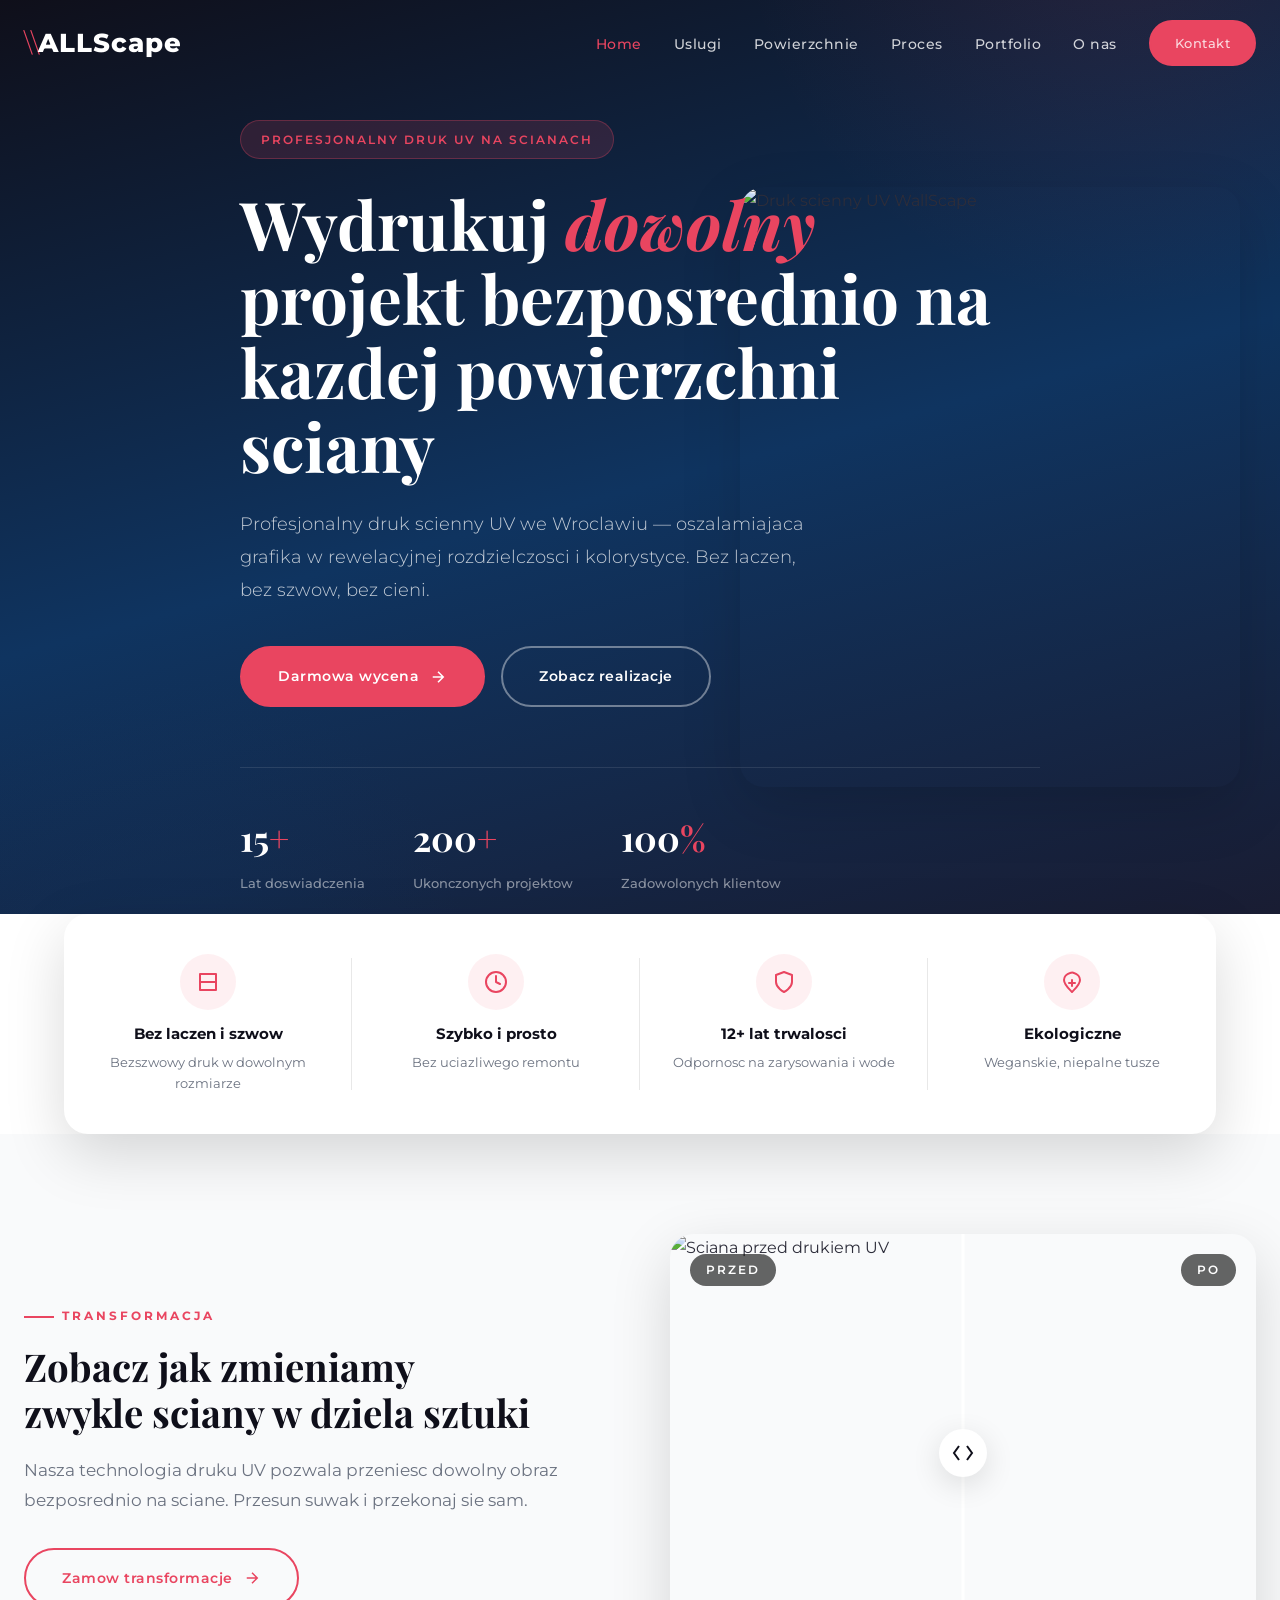
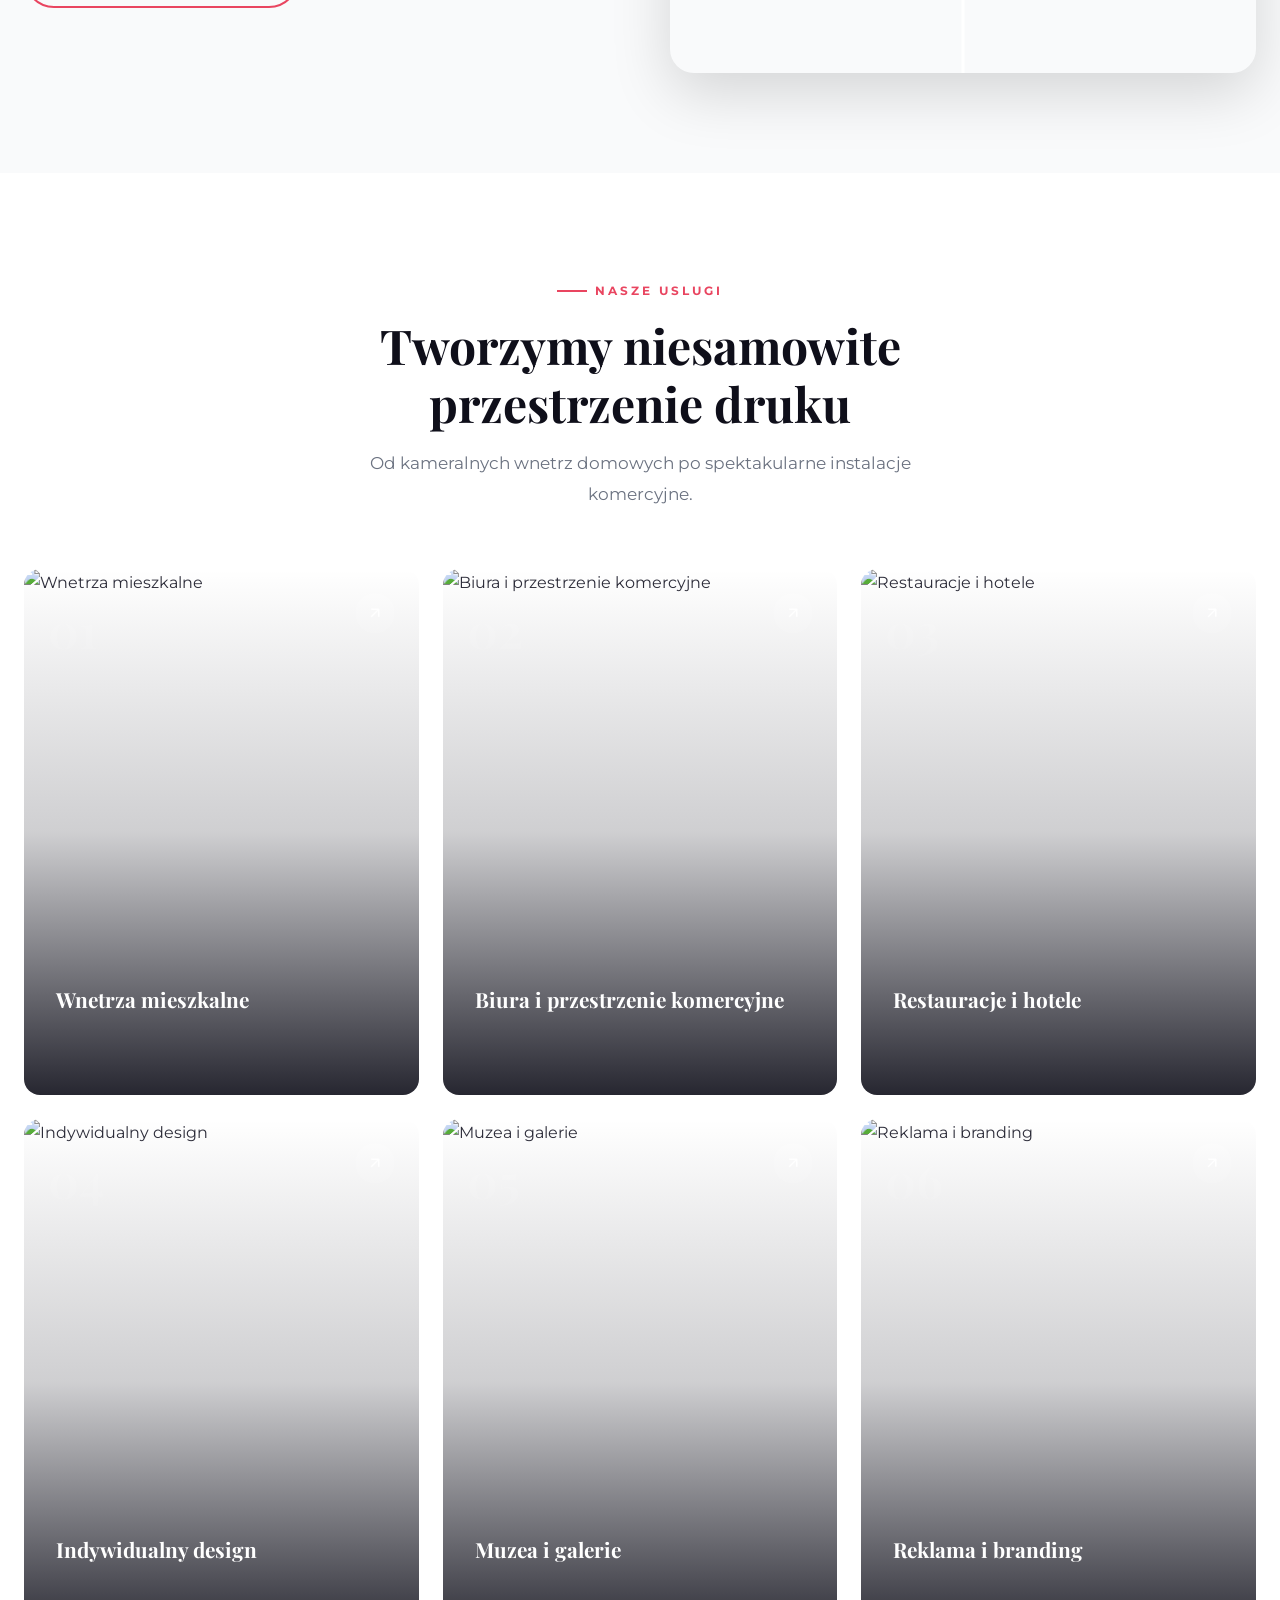
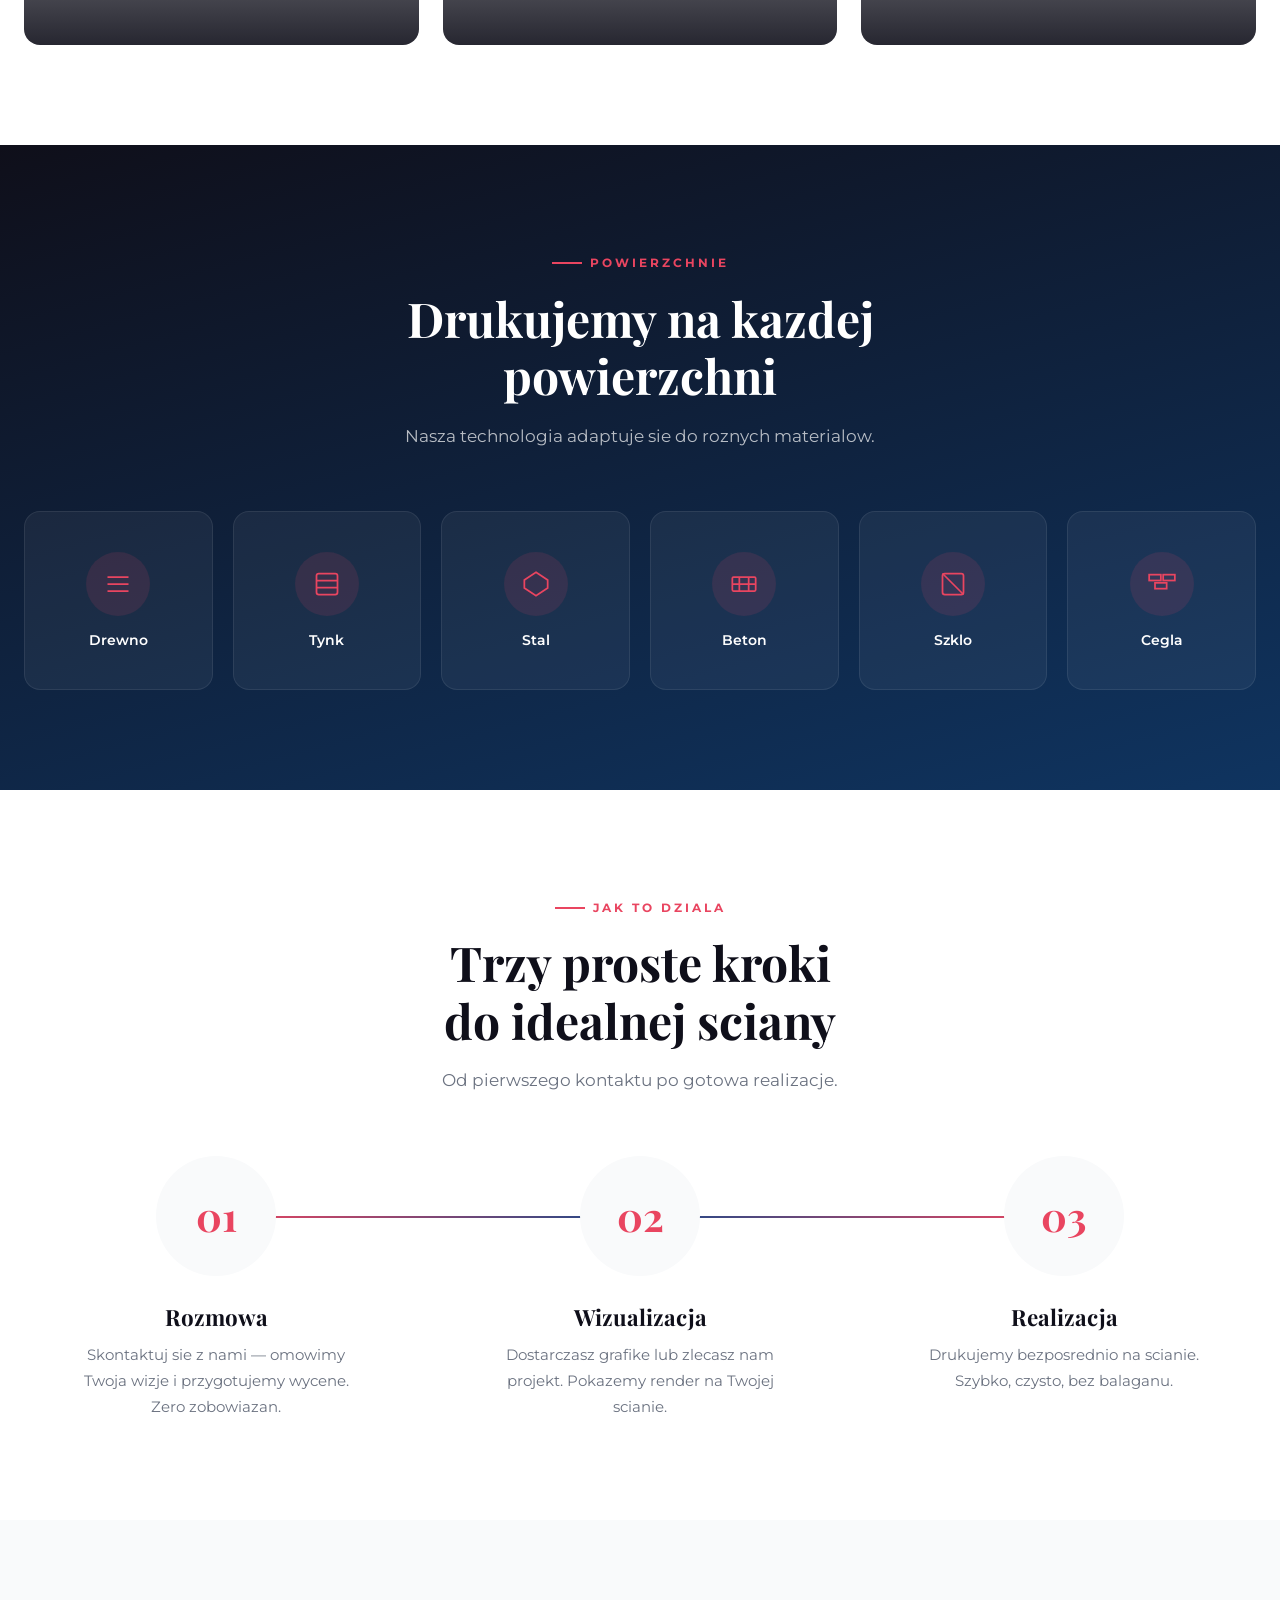
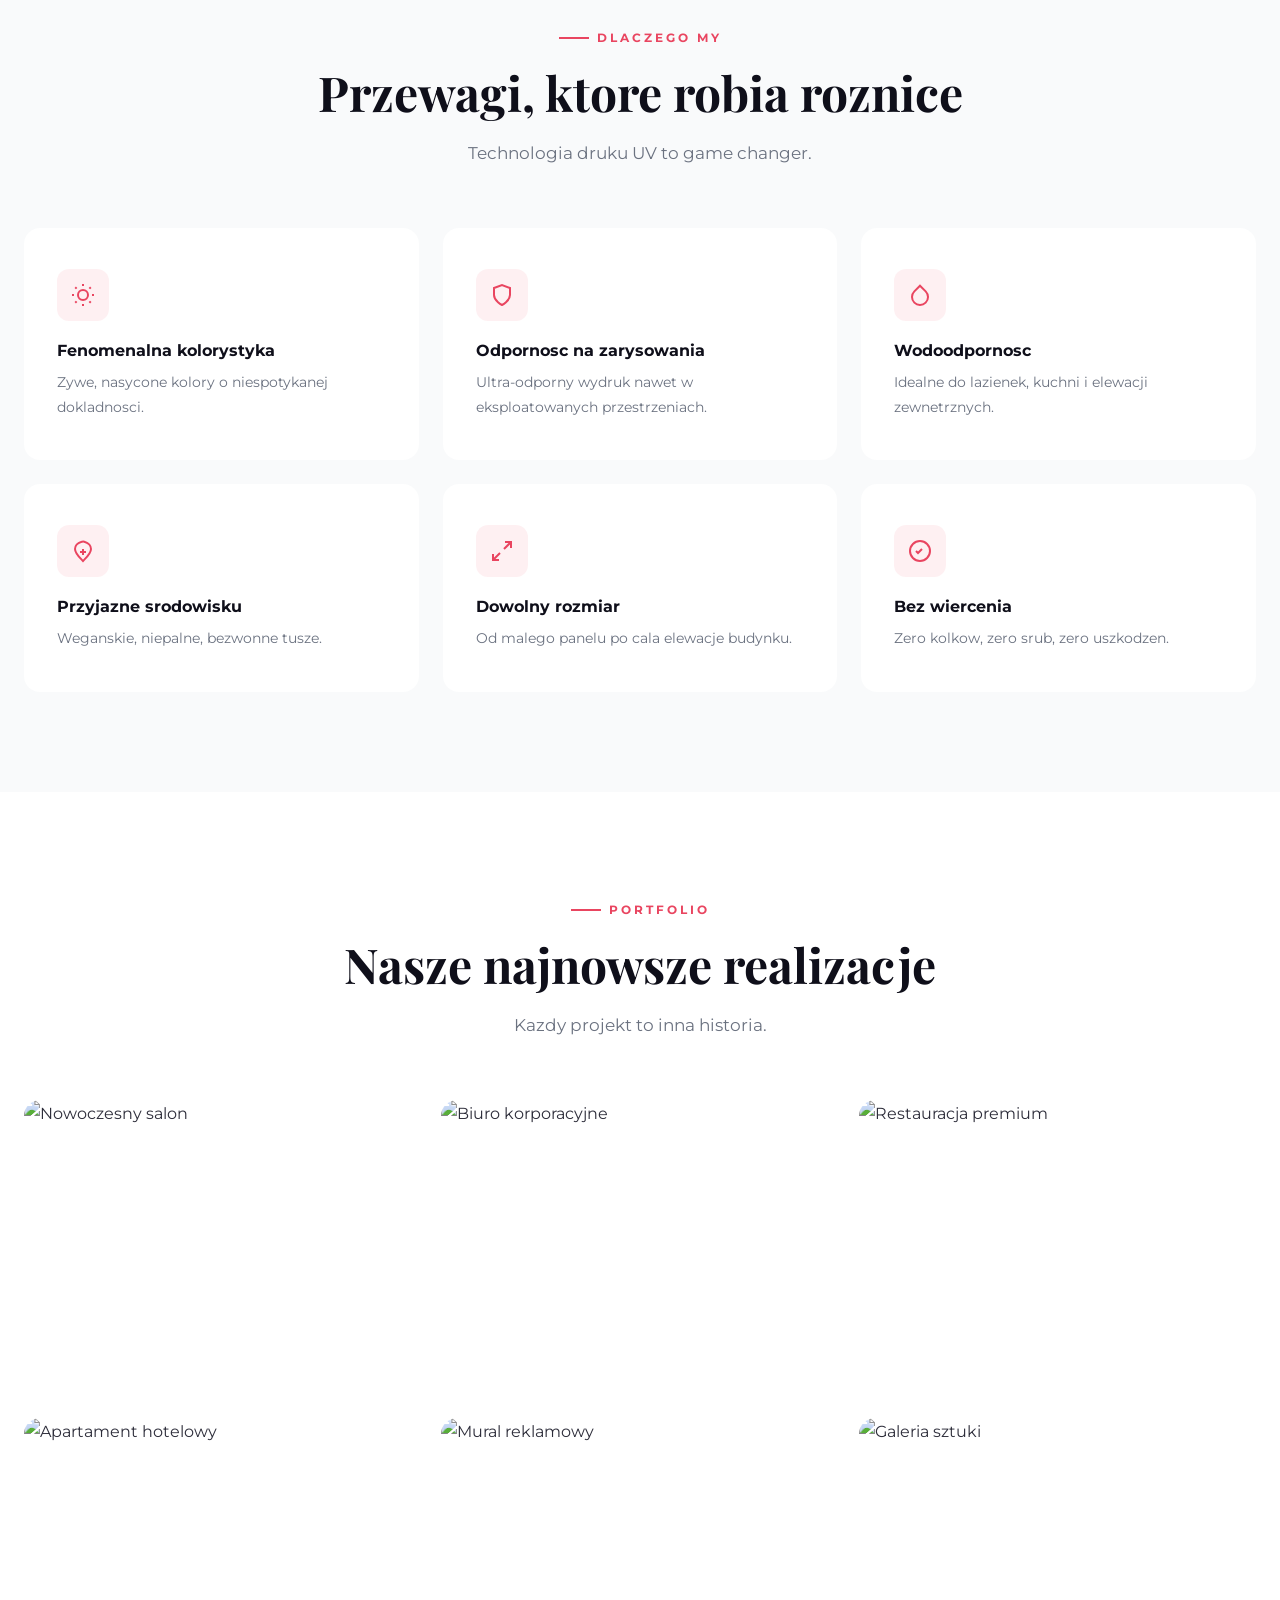
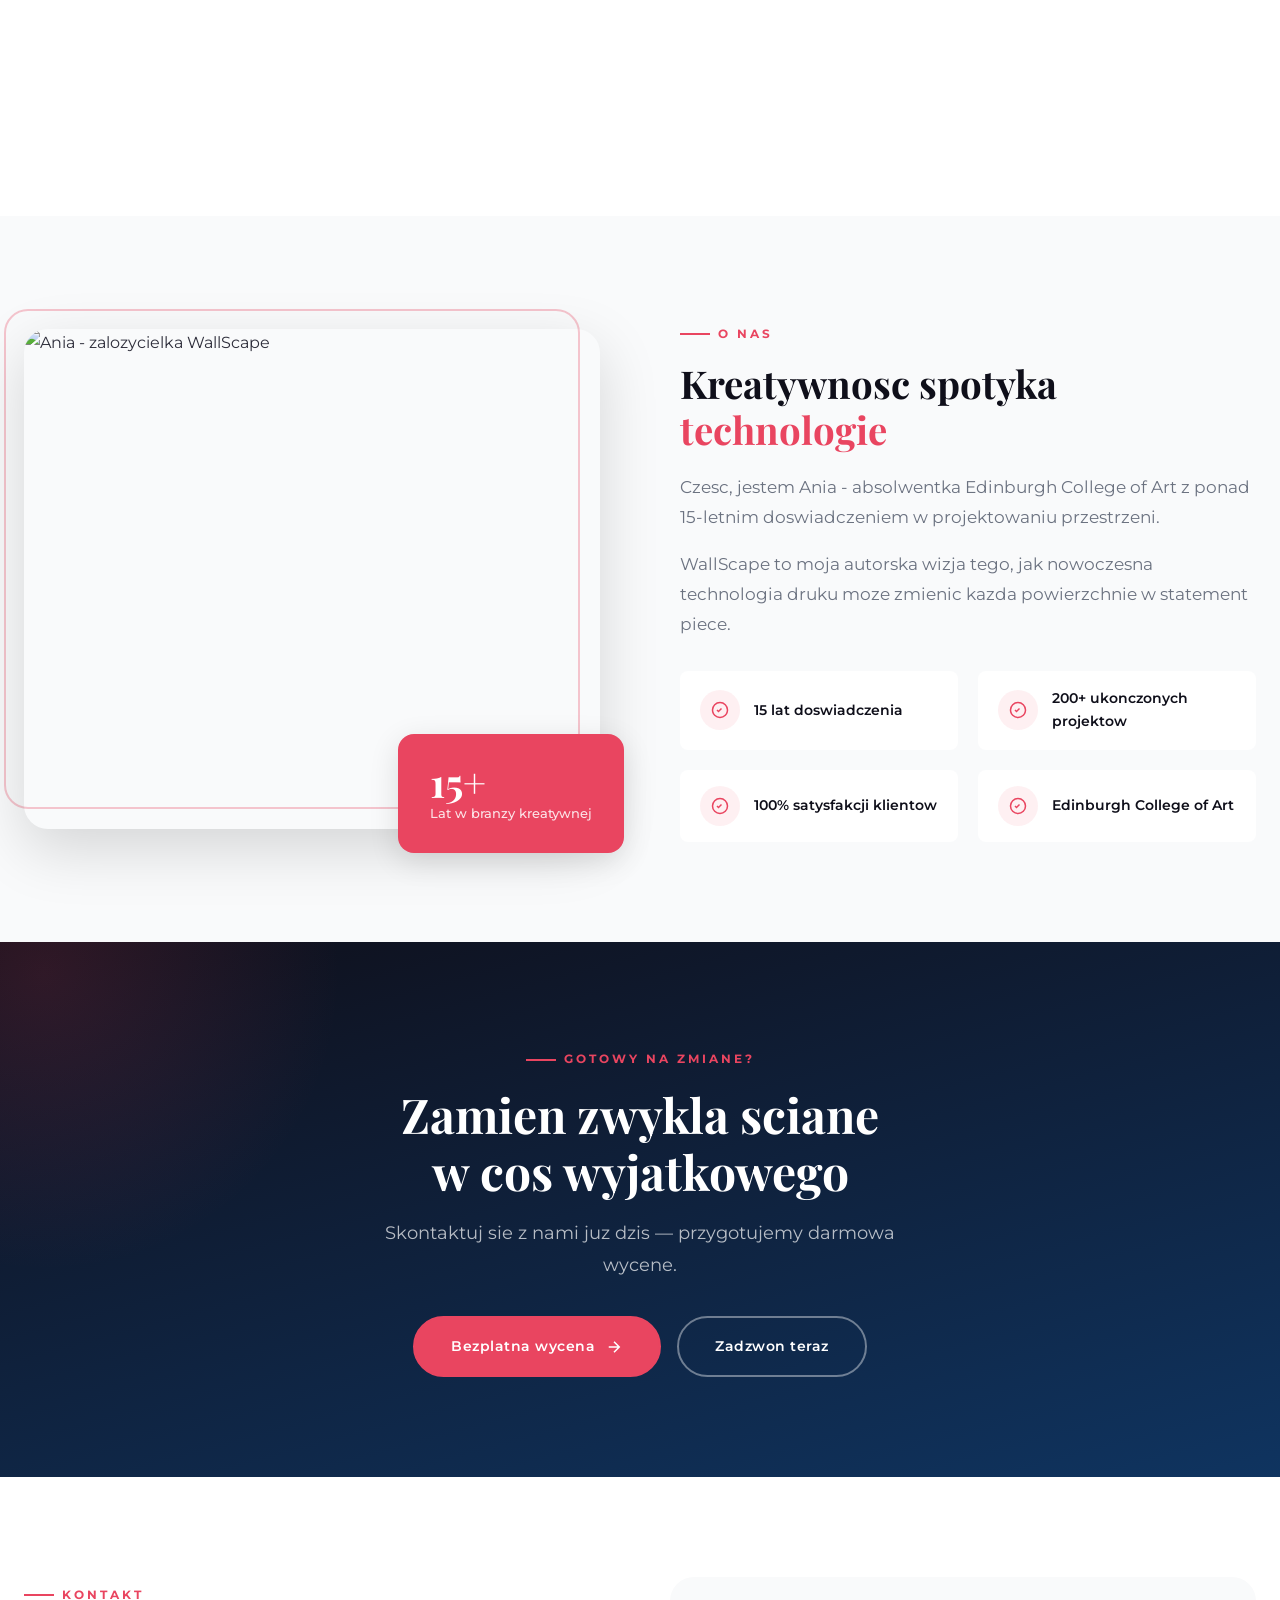
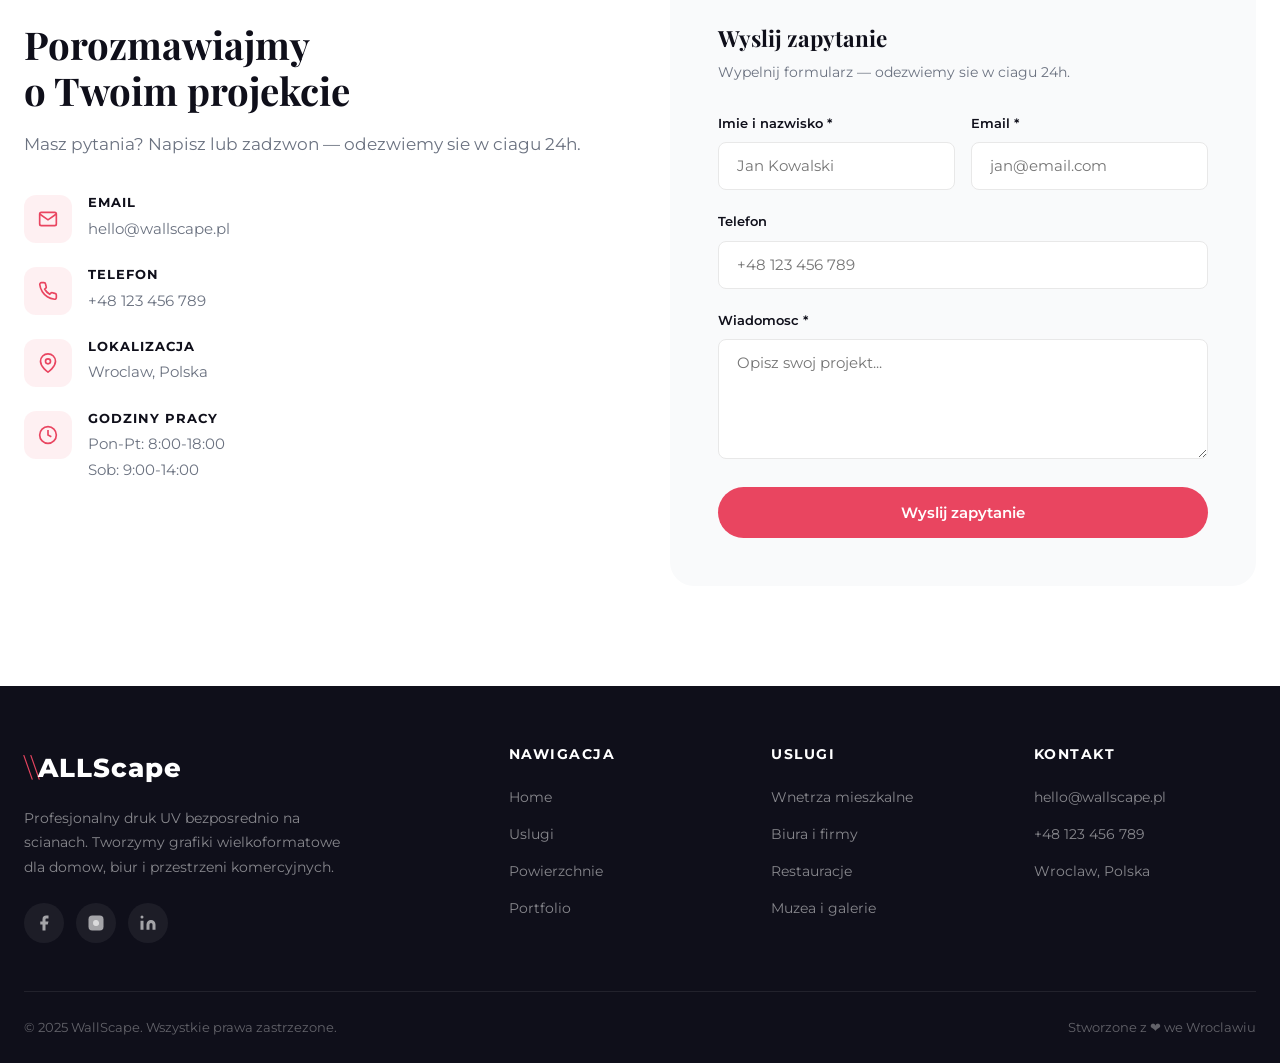
==== index.html @ c6e42ba0 "Pierwsza wersja strony WallScape" ====
<!DOCTYPE html>
<html lang="pl">
<head>
    <meta charset="UTF-8">
    <meta name="viewport" content="width=device-width, initial-scale=1.0">
    <meta name="description" content="WallScape - profesjonalny druk UV bezposrednio na scianach. Wroclaw i cala Polska.">
    <meta name="keywords" content="druk scienny UV, druk na scianach, fototapeta, mural, Wroclaw">
    <meta name="author" content="WallScape">
    <meta name="robots" content="index, follow">
    <meta property="og:title" content="WallScape - Druk UV Na Scianach">
    <meta property="og:description" content="Profesjonalny druk wielkoformatowy UV na kazdej powierzchni.">
    <meta property="og:type" content="website">
    <title>WallScape | Druk UV Na Scianach - Wroclaw</title>
    <link rel="preconnect" href="https://fonts.googleapis.com">
    <link rel="preconnect" href="https://fonts.gstatic.com" crossorigin>
    <link href="https://fonts.googleapis.com/css2?family=Playfair+Display:ital,wght@0,400;0,600;0,700;0,800;1,400&family=Montserrat:wght@300;400;500;600;700&display=swap" rel="stylesheet">
    <link rel="stylesheet" href="css/styles.css">
</head>
<body>

    <!-- NAVIGATION -->
    <nav class="navbar" id="navbar">
        <div class="container">
            <a href="#home" class="logo">
                <span class="logo-slash">\\</span><span class="logo-bold">ALL</span>Scape
            </a>
            <ul class="nav-links">
                <li><a href="#home">Home</a></li>
                <li><a href="#services">Uslugi</a></li>
                <li><a href="#surfaces">Powierzchnie</a></li>
                <li><a href="#process">Proces</a></li>
                <li><a href="#portfolio">Portfolio</a></li>
                <li><a href="#about">O nas</a></li>
                <li><a href="#contact" class="btn btn-primary">Kontakt</a></li>
            </ul>
            <div class="hamburger" id="hamburger" aria-label="Menu" role="button" tabindex="0">
                <span></span><span></span><span></span>
            </div>
        </div>
    </nav>

    <!-- Mobile Menu -->
    <div class="mobile-menu" id="mobileMenu">
        <a href="#home" class="mobile-link">Home</a>
        <a href="#services" class="mobile-link">Uslugi</a>
        <a href="#surfaces" class="mobile-link">Powierzchnie</a>
        <a href="#process" class="mobile-link">Proces</a>
        <a href="#portfolio" class="mobile-link">Portfolio</a>
        <a href="#about" class="mobile-link">O nas</a>
        <a href="#contact" class="mobile-link">Kontakt</a>
    </div>

    <!-- HERO SECTION -->
    <section class="hero" id="home">
        <div class="container">
            <div class="hero-content">
                <div class="hero-badge" id="heroBadge">Profesjonalny druk UV na scianach</div>
                <h1 id="heroTitle">Wydrukuj <span class="highlight">dowolny</span> projekt bezposrednio na kazdej powierzchni sciany</h1>
                <p class="hero-description" id="heroDescription">Profesjonalny druk scienny UV we Wroclawiu &#8212; oszalamiajaca grafika w rewelacyjnej rozdzielczosci i kolorystyce. Bez laczen, bez szwow, bez cieni.</p>
                <div class="hero-buttons">
                    <a href="#contact" class="btn btn-primary" id="heroCta1">Darmowa wycena <svg width="18" height="18" viewBox="0 0 24 24" fill="none" stroke="currentColor" stroke-width="2"><path d="M5 12h14M12 5l7 7-7 7"/></svg></a>
                    <a href="#portfolio" class="btn btn-secondary" id="heroCta2">Zobacz realizacje</a>
                </div>
                <div class="hero-stats" id="heroStats">
                    <div class="hero-stat"><div class="stat-number">15<span>+</span></div><div class="stat-label">Lat doswiadczenia</div></div>
                    <div class="hero-stat"><div class="stat-number">200<span>+</span></div><div class="stat-label">Ukonczonych projektow</div></div>
                    <div class="hero-stat"><div class="stat-number">100<span>%</span></div><div class="stat-label">Zadowolonych klientow</div></div>
                </div>
            </div>
        </div>
        <div class="hero-visual">
            <div class="hero-image-container">
                <img id="heroImage" src="https://images.unsplash.com/photo-1558618666-fcd25c85f82e?w=600&h=750&fit=crop" alt="Druk scienny UV WallScape" loading="eager">
            </div>
        </div>
    </section>

    <!-- VALUE PROPOSITION BAR -->
    <section class="value-bar">
        <div class="container">
            <div class="value-grid">
                <div class="value-item reveal">
                    <div class="value-icon"><svg viewBox="0 0 24 24"><path d="M4 4h16v16H4z"/><path d="M4 12h16"/></svg></div>
                    <h4>Bez laczen i szwow</h4>
                    <p>Bezszwowy druk w dowolnym rozmiarze</p>
                </div>
                <div class="value-item reveal reveal-delay-1">
                    <div class="value-icon"><svg viewBox="0 0 24 24"><circle cx="12" cy="12" r="10"/><path d="M12 6v6l4 2"/></svg></div>
                    <h4>Szybko i prosto</h4>
                    <p>Bez uciazliwego remontu</p>
                </div>
                <div class="value-item reveal reveal-delay-2">
                    <div class="value-icon"><svg viewBox="0 0 24 24"><path d="M12 22s8-4 8-10V5l-8-3-8 3v7c0 6 8 10 8 10z"/></svg></div>
                    <h4>12+ lat trwalosci</h4>
                    <p>Odpornosc na zarysowania i wode</p>
                </div>
                <div class="value-item reveal reveal-delay-3">
                    <div class="value-icon"><svg viewBox="0 0 24 24"><path d="M12 22c-4-4-8-7.5-8-12 0-3 2.5-6 6-7 1.5-.5 3-.5 4 0 3.5 1 6 4 6 7 0 4.5-4 8-8 12z"/><path d="M12 10v6"/><path d="M9 13h6"/></svg></div>
                    <h4>Ekologiczne</h4>
                    <p>Weganskie, niepalne tusze</p>
                </div>
            </div>
        </div>
    </section>

    <!-- BEFORE/AFTER SLIDER -->
    <section class="before-after" id="beforeafter">
        <div class="container">
            <div class="ba-wrapper">
                <div class="ba-text reveal">
                    <span class="section-label">Transformacja</span>
                    <h2>Zobacz jak zmieniamy<br>zwykle sciany w dziela sztuki</h2>
                    <p>Nasza technologia druku UV pozwala przeniesc dowolny obraz bezposrednio na sciane. Przesun suwak i przekonaj sie sam.</p>
                    <a href="#contact" class="btn btn-outline">Zamow transformacje <svg width="18" height="18" viewBox="0 0 24 24" fill="none" stroke="currentColor" stroke-width="2"><path d="M5 12h14M12 5l7 7-7 7"/></svg></a>
                </div>
                <div class="ba-slider-container reveal reveal-delay-2" id="baSlider">
                    <img class="ba-image ba-before" src="https://images.unsplash.com/photo-1513694203232-719a280e022f?w=700&h=525&fit=crop" alt="Sciana przed drukiem UV">
                    <img class="ba-image ba-after" id="baAfter" src="https://images.unsplash.com/photo-1615529328331-f8917597711f?w=700&h=525&fit=crop" alt="Sciana po druku UV">
                    <div class="ba-slider-line" id="baLine"></div>
                    <div class="ba-slider-handle" id="baHandle">
                        <svg viewBox="0 0 24 24"><path d="M8 5l-5 7 5 7"/><path d="M16 5l5 7-5 7"/></svg>
                    </div>
                    <span class="ba-label before-label">Przed</span>
                    <span class="ba-label after-label">Po</span>
                </div>
            </div>
        </div>
    </section>

    <!-- SERVICES SECTION -->
    <section class="services" id="services">
        <div class="container">
            <div class="section-header reveal">
                <span class="section-label">Nasze uslugi</span>
                <h2 class="section-title">Tworzymy niesamowite<br>przestrzenie druku</h2>
                <p class="section-subtitle">Od kameralnych wnetrz domowych po spektakularne instalacje komercyjne.</p>
            </div>
            <div class="services-grid" id="servicesGrid"></div>
        </div>
    </section>

    <!-- SURFACES SECTION -->
    <section class="surfaces" id="surfaces">
        <div class="container">
            <div class="section-header reveal">
                <span class="section-label">Powierzchnie</span>
                <h2 class="section-title section-title-light">Drukujemy na kazdej<br>powierzchni</h2>
                <p class="section-subtitle section-subtitle-light">Nasza technologia adaptuje sie do roznych materialow.</p>
            </div>
            <div class="surfaces-grid">
                <div class="surface-item reveal"><div class="surface-icon"><svg viewBox="0 0 24 24"><path d="M3 6h18M3 12h18M3 18h18"/></svg></div><h4>Drewno</h4></div>
                <div class="surface-item reveal reveal-delay-1"><div class="surface-icon"><svg viewBox="0 0 24 24"><rect x="3" y="3" width="18" height="18" rx="2"/><path d="M3 9h18M3 15h18"/></svg></div><h4>Tynk</h4></div>
                <div class="surface-item reveal reveal-delay-2"><div class="surface-icon"><svg viewBox="0 0 24 24"><polygon points="12 2 22 8.5 22 15.5 12 22 2 15.5 2 8.5 12 2"/></svg></div><h4>Stal</h4></div>
                <div class="surface-item reveal reveal-delay-3"><div class="surface-icon"><svg viewBox="0 0 24 24"><rect x="2" y="6" width="20" height="12" rx="1"/><path d="M2 12h20M8 6v12M16 6v12"/></svg></div><h4>Beton</h4></div>
                <div class="surface-item reveal reveal-delay-4"><div class="surface-icon"><svg viewBox="0 0 24 24"><rect x="3" y="3" width="18" height="18" rx="2"/><path d="M3 3l18 18"/></svg></div><h4>Szklo</h4></div>
                <div class="surface-item reveal reveal-delay-5"><div class="surface-icon"><svg viewBox="0 0 24 24"><rect x="1" y="4" width="10" height="5"/><rect x="13" y="4" width="10" height="5"/><rect x="6" y="11" width="10" height="5"/></svg></div><h4>Cegla</h4></div>
            </div>
        </div>
    </section>

    <!-- PROCESS SECTION -->
    <section class="process" id="process">
        <div class="container">
            <div class="section-header reveal">
                <span class="section-label">Jak to dziala</span>
                <h2 class="section-title">Trzy proste kroki<br>do idealnej sciany</h2>
                <p class="section-subtitle">Od pierwszego kontaktu po gotowa realizacje.</p>
            </div>
            <div class="process-grid">
                <div class="process-step reveal"><div class="process-number">01</div><h3>Rozmowa</h3><p>Skontaktuj sie z nami &#8212; omowimy Twoja wizje i przygotujemy wycene. Zero zobowiazan.</p></div>
                <div class="process-step reveal reveal-delay-2"><div class="process-number">02</div><h3>Wizualizacja</h3><p>Dostarczasz grafike lub zlecasz nam projekt. Pokazemy render na Twojej scianie.</p></div>
                <div class="process-step reveal reveal-delay-4"><div class="process-number">03</div><h3>Realizacja</h3><p>Drukujemy bezposrednio na scianie. Szybko, czysto, bez balaganu.</p></div>
            </div>
        </div>
    </section>

    <!-- FEATURES SECTION -->
    <section class="features" id="features">
        <div class="container">
            <div class="section-header reveal">
                <span class="section-label">Dlaczego my</span>
                <h2 class="section-title">Przewagi, ktore robia roznice</h2>
                <p class="section-subtitle">Technologia druku UV to game changer.</p>
            </div>
            <div class="features-grid">
                <div class="feature-card reveal"><div class="feature-icon"><svg viewBox="0 0 24 24"><circle cx="12" cy="12" r="5"/><path d="M12 1v2M12 21v2M4.22 4.22l1.42 1.42M18.36 18.36l1.42 1.42M1 12h2M21 12h2M4.22 19.78l1.42-1.42M18.36 5.64l1.42-1.42"/></svg></div><h4>Fenomenalna kolorystyka</h4><p>Zywe, nasycone kolory o niespotykanej dokladnosci.</p></div>
                <div class="feature-card reveal reveal-delay-1"><div class="feature-icon"><svg viewBox="0 0 24 24"><path d="M12 22s8-4 8-10V5l-8-3-8 3v7c0 6 8 10 8 10z"/></svg></div><h4>Odpornosc na zarysowania</h4><p>Ultra-odporny wydruk nawet w eksploatowanych przestrzeniach.</p></div>
                <div class="feature-card reveal reveal-delay-2"><div class="feature-icon"><svg viewBox="0 0 24 24"><path d="M12 2.69l5.66 5.66a8 8 0 11-11.31 0z"/></svg></div><h4>Wodoodpornosc</h4><p>Idealne do lazienek, kuchni i elewacji zewnetrznych.</p></div>
                <div class="feature-card reveal reveal-delay-3"><div class="feature-icon"><svg viewBox="0 0 24 24"><path d="M12 22c-4-4-8-7.5-8-12 0-3 2.5-6 6-7 1.5-.5 3-.5 4 0 3.5 1 6 4 6 7 0 4.5-4 8-8 12z"/><path d="M12 10v6M9 13h6"/></svg></div><h4>Przyjazne srodowisku</h4><p>Weganskie, niepalne, bezwonne tusze.</p></div>
                <div class="feature-card reveal reveal-delay-4"><div class="feature-icon"><svg viewBox="0 0 24 24"><polyline points="15 3 21 3 21 9"/><polyline points="9 21 3 21 3 15"/><line x1="21" y1="3" x2="14" y2="10"/><line x1="3" y1="21" x2="10" y2="14"/></svg></div><h4>Dowolny rozmiar</h4><p>Od malego panelu po cala elewacje budynku.</p></div>
                <div class="feature-card reveal reveal-delay-5"><div class="feature-icon"><svg viewBox="0 0 24 24"><circle cx="12" cy="12" r="10"/><path d="M8 12l2 2 4-4"/></svg></div><h4>Bez wiercenia</h4><p>Zero kolkow, zero srub, zero uszkodzen.</p></div>
            </div>
        </div>
    </section>

    <!-- PORTFOLIO SECTION -->
    <section class="portfolio" id="portfolio">
        <div class="container">
            <div class="section-header reveal">
                <span class="section-label">Portfolio</span>
                <h2 class="section-title">Nasze najnowsze realizacje</h2>
                <p class="section-subtitle">Kazdy projekt to inna historia.</p>
            </div>
            <div class="portfolio-grid" id="portfolioGrid"></div>
        </div>
    </section>

    <!-- ABOUT SECTION -->
    <section class="about" id="about">
        <div class="container">
            <div class="about-wrapper">
                <div class="about-image-col reveal">
                    <div class="about-bg-shape"></div>
                    <div class="about-image-main">
                        <img id="aboutPhoto" src="https://images.unsplash.com/photo-1573496359142-b8d87734a5a2?w=600&h=500&fit=crop" alt="Ania - zalozycielka WallScape" loading="lazy">
                    </div>
                    <div class="about-accent-box"><div class="accent-number">15+</div><div class="accent-label">Lat w branzy kreatywnej</div></div>
                </div>
                <div class="about-text reveal reveal-delay-2">
                    <span class="section-label">O nas</span>
                    <h2 id="aboutTitle">Kreatywnosc spotyka <span>technologie</span></h2>
                    <p class="about-description" id="aboutDesc1">Czesc, jestem Ania &#8212; absolwentka Edinburgh College of Art z ponad 15-letnim doswiadczeniem w projektowaniu przestrzeni.</p>
                    <p class="about-description" id="aboutDesc2">WallScape to moja autorska wizja tego, jak nowoczesna technologia druku moze zmienic kazda powierzchnie w statement piece.</p>
                    <div class="about-highlights" id="aboutHighlights">
                        <div class="about-highlight"><div class="about-highlight-icon"><svg viewBox="0 0 24 24"><circle cx="12" cy="12" r="10"/><path d="M8 12l2 2 4-4"/></svg></div><span>15 lat doswiadczenia</span></div>
                        <div class="about-highlight"><div class="about-highlight-icon"><svg viewBox="0 0 24 24"><circle cx="12" cy="12" r="10"/><path d="M8 12l2 2 4-4"/></svg></div><span>200+ projektow</span></div>
                        <div class="about-highlight"><div class="about-highlight-icon"><svg viewBox="0 0 24 24"><circle cx="12" cy="12" r="10"/><path d="M8 12l2 2 4-4"/></svg></div><span>100% satysfakcji</span></div>
                        <div class="about-highlight"><div class="about-highlight-icon"><svg viewBox="0 0 24 24"><circle cx="12" cy="12" r="10"/><path d="M8 12l2 2 4-4"/></svg></div><span>Edinburgh College of Art</span></div>
                    </div>
                </div>
            </div>
        </div>
    </section>

    <!-- CTA SECTION -->
    <section class="cta">
        <div class="container">
            <div class="cta-content reveal">
                <span class="section-label" style="justify-content:center;">Gotowy na zmiane?</span>
                <h2>Zamien zwykla sciane<br>w cos wyjatkowego</h2>
                <p>Skontaktuj sie z nami juz dzis &#8212; przygotujemy darmowa wycene.</p>
                <div class="cta-buttons">
                    <a href="#contact" class="btn btn-primary">Bezplatna wycena <svg width="18" height="18" viewBox="0 0 24 24" fill="none" stroke="currentColor" stroke-width="2"><path d="M5 12h14M12 5l7 7-7 7"/></svg></a>
                    <a href="tel:+48123456789" class="btn btn-secondary">Zadzwon teraz</a>
                </div>
            </div>
        </div>
    </section>

    <!-- CONTACT SECTION -->
    <section class="contact" id="contact">
        <div class="container">
            <div class="contact-wrapper">
                <div class="contact-info reveal">
                    <span class="section-label">Kontakt</span>
                    <h2>Porozmawiajmy<br>o Twoim projekcie</h2>
                    <p>Masz pytania? Napisz lub zadzwon &#8212; odezwiemy sie w ciagu 24h.</p>
                    <div class="contact-details" id="contactDetails">
                        <div class="contact-detail"><div class="contact-detail-icon"><svg viewBox="0 0 24 24"><path d="M4 4h16c1.1 0 2 .9 2 2v12c0 1.1-.9 2-2 2H4c-1.1 0-2-.9-2-2V6c0-1.1.9-2 2-2z"/><polyline points="22,6 12,13 2,6"/></svg></div><div><h4>Email</h4><a href="mailto:hello@wallscape.pl">hello@wallscape.pl</a></div></div>
                        <div class="contact-detail"><div class="contact-detail-icon"><svg viewBox="0 0 24 24"><path d="M22 16.92v3a2 2 0 01-2.18 2 19.79 19.79 0 01-8.63-3.07 19.5 19.5 0 01-6-6 19.79 19.79 0 01-3.07-8.67A2 2 0 014.11 2h3a2 2 0 012 1.72 12.84 12.84 0 00.7 2.81 2 2 0 01-.45 2.11L8.09 9.91a16 16 0 006 6l1.27-1.27a2 2 0 012.11-.45 12.84 12.84 0 002.81.7A2 2 0 0122 16.92z"/></svg></div><div><h4>Telefon</h4><a href="tel:+48123456789">+48 123 456 789</a></div></div>
                        <div class="contact-detail"><div class="contact-detail-icon"><svg viewBox="0 0 24 24"><path d="M21 10c0 7-9 13-9 13s-9-6-9-13a9 9 0 0118 0z"/><circle cx="12" cy="10" r="3"/></svg></div><div><h4>Lokalizacja</h4><p>Wroclaw, Polska</p></div></div>
                        <div class="contact-detail"><div class="contact-detail-icon"><svg viewBox="0 0 24 24"><circle cx="12" cy="12" r="10"/><path d="M12 6v6l4 2"/></svg></div><div><h4>Godziny pracy</h4><p>Pon-Pt: 8:00-18:00<br>Sob: 9:00-14:00</p></div></div>
                    </div>
                </div>
                <div class="contact-form-card reveal reveal-delay-2">
                    <h3>Wyslij zapytanie</h3>
                    <p>Wypelnij formularz &#8212; odezwiemy sie w ciagu 24h.</p>
                    <form action="https://formspree.io/f/your-form-id" method="POST" id="contactForm">
                        <div class="form-row">
                            <div class="form-group"><label for="name">Imie i nazwisko *</label><input type="text" id="name" name="name" placeholder="Jan Kowalski" required></div>
                            <div class="form-group"><label for="email">Email *</label><input type="email" id="email" name="email" placeholder="jan@email.com" required></div>
                        </div>
                        <div class="form-group"><label for="phone">Telefon</label><input type="tel" id="phone" name="phone" placeholder="+48 123 456 789"></div>
                        <div class="form-group"><label for="message">Wiadomosc *</label><textarea id="message" name="message" placeholder="Opisz swoj projekt..." required></textarea></div>
                        <button type="submit" class="form-submit">Wyslij zapytanie</button>
                    </form>
                </div>
            </div>
        </div>
    </section>

    <!-- FOOTER -->
    <footer class="footer">
        <div class="container">
            <div class="footer-grid">
                <div class="footer-brand">
                    <a href="#home" class="logo"><span class="logo-slash">\\</span><span class="logo-bold">ALL</span>Scape</a>
                    <p>Profesjonalny druk UV bezposrednio na scianach. Tworzymy grafiki wielkoformatowe dla domow, biur i przestrzeni komercyjnych.</p>
                    <div class="footer-social">
                        <a href="#" aria-label="Facebook"><svg viewBox="0 0 24 24"><path d="M18 2h-3a5 5 0 00-5 5v3H7v4h3v8h4v-8h3l1-4h-4V7a1 1 0 011-1h3z"/></svg></a>
                        <a href="#" aria-label="Instagram"><svg viewBox="0 0 24 24"><rect x="2" y="2" width="20" height="20" rx="5" ry="5"/><path d="M16 11.37A4 4 0 1112.63 8 4 4 0 0116 11.37z"/></svg></a>
                        <a href="#" aria-label="LinkedIn"><svg viewBox="0 0 24 24"><path d="M16 8a6 6 0 016 6v7h-4v-7a2 2 0 00-2-2 2 2 0 00-2 2v7h-4v-7a6 6 0 016-6zM2 9h4v12H2z"/><circle cx="4" cy="4" r="2"/></svg></a>
                    </div>
                </div>
                <div class="footer-col"><h4>Nawigacja</h4><ul><li><a href="#home">Home</a></li><li><a href="#services">Uslugi</a></li><li><a href="#surfaces">Powierzchnie</a></li><li><a href="#portfolio">Portfolio</a></li></ul></div>
                <div class="footer-col"><h4>Uslugi</h4><ul><li><a href="#services">Wnetrza mieszkalne</a></li><li><a href="#services">Biura i firmy</a></li><li><a href="#services">Restauracje</a></li><li><a href="#services">Muzea i galerie</a></li></ul></div>
                <div class="footer-col"><h4>Kontakt</h4><ul><li><a href="mailto:hello@wallscape.pl">hello@wallscape.pl</a></li><li><a href="tel:+48123456789">+48 123 456 789</a></li><li><a href="#contact">Wroclaw, Polska</a></li></ul></div>
            </div>
            <div class="footer-bottom">
                <p>&#169; 2025 WallScape. Wszystkie prawa zastrzezone.</p>
                <p>Stworzone z &#10084; we Wroclawiu</p>
            </div>
        </div>
    </footer>

    <script src="js/script.js"></script>
    <script src="js/content-loader.js"></script>
</body>
</html>
---- css/styles.css ----
/* WALLSCAPE STYLESHEET v1.0 */
*,*::before,*::after{margin:0;padding:0;box-sizing:border-box}
:root{--primary:#0f0f1a;--primary-light:#1a1a2e;--secondary:#e94560;--secondary-hover:#d63651;--accent:#0f3460;--accent-light:#16498a;--white:#fff;--off-white:#f9fafb;--light-gray:#e8e8e8;--text-dark:#2d2d3a;--text-light:#6b7280;--overlay:rgba(15,15,26,0.85);--shadow-sm:0 2px 8px rgba(0,0,0,0.08);--shadow-md:0 8px 30px rgba(0,0,0,0.12);--shadow-lg:0 20px 60px rgba(0,0,0,0.15);--shadow-hover:0 15px 40px rgba(233,69,96,0.2);--radius-sm:8px;--radius-md:16px;--radius-lg:24px;--transition:all 0.4s cubic-bezier(0.25,0.46,0.45,0.94)}
html{scroll-behavior:smooth;font-size:16px}
body{font-family:"Montserrat",sans-serif;color:var(--text-dark);background:var(--white);line-height:1.7;overflow-x:hidden;-webkit-font-smoothing:antialiased}
h1,h2,h3,h4,h5,h6{font-family:"Playfair Display",serif;font-weight:700;line-height:1.2}
a{text-decoration:none;color:inherit;transition:var(--transition)}
img{max-width:100%;height:auto;display:block}
ul{list-style:none}
.container{max-width:1280px;margin:0 auto;padding:0 24px}

/* Section titles */
.section-label{display:inline-flex;align-items:center;gap:8px;font-family:"Montserrat",sans-serif;font-size:.75rem;font-weight:700;letter-spacing:3px;text-transform:uppercase;color:var(--secondary);margin-bottom:16px}
.section-label::before{content:"";width:30px;height:2px;background:var(--secondary)}
.section-title{font-size:clamp(2rem,4vw,3rem);color:var(--primary);margin-bottom:16px}
.section-title-light{color:var(--white)}
.section-subtitle{font-size:1.05rem;color:var(--text-light);max-width:600px;font-weight:400;line-height:1.8}
.section-subtitle-light{color:rgba(255,255,255,.7)}
.section-header{text-align:center;margin-bottom:60px}
.section-header .section-subtitle{margin:0 auto}

/* Buttons */
.btn{display:inline-flex;align-items:center;gap:10px;padding:16px 36px;border-radius:50px;font-family:"Montserrat",sans-serif;font-size:.9rem;font-weight:600;letter-spacing:.5px;cursor:pointer;transition:var(--transition);border:2px solid transparent;overflow:hidden}
.btn-primary{background:var(--secondary);color:var(--white);border-color:var(--secondary)}
.btn-primary:hover{background:var(--secondary-hover);transform:translateY(-3px);box-shadow:var(--shadow-hover)}
.btn-secondary{background:transparent;color:var(--white);border-color:rgba(255,255,255,.4)}
.btn-secondary:hover{background:var(--white);color:var(--primary);border-color:var(--white);transform:translateY(-3px)}
.btn-outline{background:transparent;color:var(--secondary);border-color:var(--secondary)}
.btn-outline:hover{background:var(--secondary);color:var(--white);transform:translateY(-3px)}
.nav-links .btn::after{display:none}

/* Navigation */
.navbar{position:fixed;top:0;left:0;width:100%;z-index:1000;padding:20px 0;transition:var(--transition)}
.navbar.scrolled{background:rgba(15,15,26,.97);backdrop-filter:blur(20px);padding:12px 0;box-shadow:0 4px 30px rgba(0,0,0,.3)}
.navbar .container{display:flex;justify-content:space-between;align-items:center}
.logo{font-family:"Montserrat",sans-serif;font-size:1.6rem;font-weight:800;color:var(--white);letter-spacing:1px;display:flex;align-items:center}
.logo-slash{color:var(--secondary);font-weight:300;margin-right:-2px}
.logo-bold{font-weight:800}
.nav-links{display:flex;align-items:center;gap:32px}
.nav-links a{font-size:.85rem;font-weight:500;color:rgba(255,255,255,.8);letter-spacing:.5px;position:relative;padding:4px 0}
.nav-links a::after{content:"";position:absolute;bottom:-2px;left:0;width:0;height:2px;background:var(--secondary);transition:var(--transition)}
.nav-links a:hover{color:var(--white)}
.nav-links a:hover::after{width:100%}
.nav-links .btn{padding:10px 24px;font-size:.82rem}

/* Hamburger */
.hamburger{display:none;flex-direction:column;gap:6px;cursor:pointer;z-index:1001;padding:8px}
.hamburger span{width:28px;height:2px;background:var(--white);transition:var(--transition);transform-origin:center}
.hamburger.active span:nth-child(1){transform:rotate(45deg) translate(6px,6px)}
.hamburger.active span:nth-child(2){opacity:0;transform:translateX(-20px)}
.hamburger.active span:nth-child(3){transform:rotate(-45deg) translate(6px,-6px)}

/* Mobile menu */
.mobile-menu{display:none;position:fixed;top:0;left:0;width:100%;height:100vh;background:var(--primary);z-index:999;flex-direction:column;justify-content:center;align-items:center;gap:28px;opacity:0;transform:translateY(-20px);transition:var(--transition)}
.mobile-menu.active{display:flex;opacity:1;transform:translateY(0)}
.mobile-menu a{font-family:"Playfair Display",serif;font-size:1.8rem;color:var(--white);font-weight:600}
.mobile-menu a:hover{color:var(--secondary)}

/* Hero */
.hero{position:relative;min-height:100vh;display:flex;align-items:center;background:linear-gradient(165deg,var(--primary) 0%,var(--accent) 50%,var(--primary-light) 100%);overflow:hidden}
.hero::before{content:"";position:absolute;top:-50%;right:-20%;width:800px;height:800px;background:radial-gradient(circle,rgba(233,69,96,.1) 0%,transparent 70%);border-radius:50%;animation:heroGlow 8s ease-in-out infinite alternate}
.hero::after{content:"";position:absolute;bottom:-30%;left:-10%;width:600px;height:600px;background:radial-gradient(circle,rgba(15,52,96,.3) 0%,transparent 70%);border-radius:50%;animation:heroGlow 10s ease-in-out infinite alternate-reverse}
@keyframes heroGlow{0%{transform:scale(1) translate(0,0)}100%{transform:scale(1.2) translate(30px,-20px)}}
.hero-content{position:relative;z-index:2;max-width:800px;padding:120px 0 80px}
.hero-badge{display:inline-flex;align-items:center;gap:8px;background:rgba(233,69,96,.15);border:1px solid rgba(233,69,96,.3);padding:8px 20px;border-radius:50px;font-size:.78rem;font-weight:600;color:var(--secondary);letter-spacing:2px;text-transform:uppercase;margin-bottom:28px;animation:fadeInUp .8s ease forwards}
.hero h1{font-size:clamp(2.5rem,5.5vw,4.2rem);color:var(--white);margin-bottom:24px;line-height:1.1;animation:fadeInUp .8s ease .2s forwards;opacity:0}
.hero h1 .highlight{color:var(--secondary);font-style:italic}
.hero-description{font-size:1.15rem;color:rgba(255,255,255,.75);max-width:580px;margin-bottom:40px;line-height:1.8;font-weight:300;animation:fadeInUp .8s ease .4s forwards;opacity:0}
.hero-buttons{display:flex;gap:16px;flex-wrap:wrap;animation:fadeInUp .8s ease .6s forwards;opacity:0}
.hero-stats{display:flex;gap:48px;margin-top:60px;padding-top:40px;border-top:1px solid rgba(255,255,255,.1);animation:fadeInUp .8s ease .8s forwards;opacity:0}
.hero-stat .stat-number{font-family:"Playfair Display",serif;font-size:2.2rem;font-weight:700;color:var(--white)}
.hero-stat .stat-number span{color:var(--secondary)}
.hero-stat .stat-label{font-size:.82rem;color:rgba(255,255,255,.5);font-weight:500;margin-top:4px}
.hero-visual{position:absolute;right:0;top:0;width:45%;height:100%;z-index:1}
.hero-image-container{position:absolute;right:40px;top:50%;transform:translateY(-50%);width:500px;height:600px;border-radius:var(--radius-lg);overflow:hidden;box-shadow:var(--shadow-lg)}
.hero-image-container img{width:100%;height:100%;object-fit:cover}
@keyframes fadeInUp{from{opacity:0;transform:translateY(30px)}to{opacity:1;transform:translateY(0)}}

/* Value bar */
.value-bar{background:var(--white);position:relative;z-index:10;margin-top:-60px}
.value-bar .container{max-width:1200px}
.value-grid{display:grid;grid-template-columns:repeat(4,1fr);background:var(--white);border-radius:var(--radius-lg);box-shadow:var(--shadow-lg);overflow:hidden}
.value-item{padding:40px 28px;text-align:center;position:relative;transition:var(--transition)}
.value-item:not(:last-child)::after{content:"";position:absolute;right:0;top:20%;height:60%;width:1px;background:var(--light-gray)}
.value-item:hover{background:var(--off-white)}
.value-icon{width:56px;height:56px;background:rgba(233,69,96,.08);border-radius:50%;display:flex;align-items:center;justify-content:center;margin:0 auto 16px;transition:var(--transition)}
.value-item:hover .value-icon{background:var(--secondary);transform:scale(1.1)}
.value-item:hover .value-icon svg{stroke:var(--white)}
.value-icon svg{width:24px;height:24px;stroke:var(--secondary);fill:none;stroke-width:2;stroke-linecap:round;stroke-linejoin:round}
.value-item h4{font-family:"Montserrat",sans-serif;font-size:.92rem;font-weight:700;color:var(--primary);margin-bottom:8px}
.value-item p{font-size:.82rem;color:var(--text-light);line-height:1.6}

/* Before/After */
.before-after{padding:100px 0;background:var(--off-white)}
.ba-wrapper{display:grid;grid-template-columns:1fr 1fr;gap:60px;align-items:center}
.ba-text h2{font-size:clamp(1.8rem,3vw,2.5rem);color:var(--primary);margin-bottom:20px}
.ba-text p{color:var(--text-light);font-size:1.05rem;line-height:1.8;margin-bottom:32px}
.ba-slider-container{position:relative;width:100%;aspect-ratio:4/3;border-radius:var(--radius-lg);overflow:hidden;box-shadow:var(--shadow-lg);cursor:col-resize;user-select:none}
.ba-image{position:absolute;top:0;left:0;width:100%;height:100%;object-fit:cover}
.ba-image.ba-after{clip-path:inset(0 0 0 50%)}
.ba-slider-line{position:absolute;top:0;left:50%;width:3px;height:100%;background:var(--white);transform:translateX(-50%);z-index:5;pointer-events:none}
.ba-slider-handle{position:absolute;top:50%;left:50%;transform:translate(-50%,-50%);width:48px;height:48px;background:var(--white);border-radius:50%;box-shadow:var(--shadow-md);display:flex;align-items:center;justify-content:center;z-index:6;pointer-events:none}
.ba-slider-handle svg{width:24px;height:24px;stroke:var(--primary);fill:none;stroke-width:2}
.ba-label{position:absolute;top:20px;padding:6px 16px;background:rgba(0,0,0,.6);color:var(--white);font-size:.75rem;font-weight:600;letter-spacing:2px;text-transform:uppercase;border-radius:50px;z-index:4;pointer-events:none}
.ba-label.before-label{left:20px}
.ba-label.after-label{right:20px}

/* Services */
.services{padding:100px 0;background:var(--white)}
.services-grid{display:grid;grid-template-columns:repeat(3,1fr);gap:24px}
.service-card{position:relative;border-radius:var(--radius-md);overflow:hidden;aspect-ratio:3/4;cursor:pointer}
.service-card img{width:100%;height:100%;object-fit:cover;transition:transform .6s ease}
.service-card:hover img{transform:scale(1.08)}
.service-card-overlay{position:absolute;inset:0;background:linear-gradient(to top,rgba(15,15,26,.9) 0%,rgba(15,15,26,.2) 50%,transparent 100%);display:flex;flex-direction:column;justify-content:flex-end;padding:32px;transition:var(--transition)}
.service-card:hover .service-card-overlay{background:linear-gradient(to top,rgba(233,69,96,.9) 0%,rgba(15,15,26,.4) 60%,rgba(15,15,26,.2) 100%)}
.service-card-number{font-family:"Playfair Display",serif;font-size:3rem;font-weight:700;color:rgba(255,255,255,.1);position:absolute;top:20px;left:24px}
.service-card h3{font-size:1.3rem;color:var(--white);margin-bottom:8px}
.service-card p{font-size:.85rem;color:rgba(255,255,255,.7);line-height:1.6;transform:translateY(10px);opacity:0;transition:var(--transition)}
.service-card:hover p{transform:translateY(0);opacity:1}
.service-card-arrow{position:absolute;top:24px;right:24px;width:40px;height:40px;background:rgba(255,255,255,.1);border-radius:50%;display:flex;align-items:center;justify-content:center;transition:var(--transition)}
.service-card:hover .service-card-arrow{background:var(--white)}
.service-card-arrow svg{width:18px;height:18px;stroke:var(--white);fill:none;stroke-width:2;transition:var(--transition)}
.service-card:hover .service-card-arrow svg{stroke:var(--primary)}

/* Surfaces */
.surfaces{padding:100px 0;background:linear-gradient(165deg,var(--primary) 0%,var(--accent) 100%);position:relative}
.surfaces .section-label{color:var(--secondary)}
.surfaces .section-label::before{background:var(--secondary)}
.surfaces-grid{display:grid;grid-template-columns:repeat(6,1fr);gap:20px;position:relative;z-index:2}
.surface-item{text-align:center;padding:40px 16px;background:rgba(255,255,255,.05);border:1px solid rgba(255,255,255,.08);border-radius:var(--radius-md);transition:var(--transition)}
.surface-item:hover{background:rgba(255,255,255,.12);border-color:rgba(233,69,96,.4);transform:translateY(-8px)}
.surface-icon{width:64px;height:64px;margin:0 auto 16px;background:rgba(233,69,96,.12);border-radius:50%;display:flex;align-items:center;justify-content:center;transition:var(--transition)}
.surface-item:hover .surface-icon{background:var(--secondary);transform:scale(1.1)}
.surface-icon svg{width:28px;height:28px;stroke:var(--secondary);fill:none;stroke-width:1.5;transition:var(--transition)}
.surface-item:hover .surface-icon svg{stroke:var(--white)}
.surface-item h4{font-family:"Montserrat",sans-serif;font-size:.88rem;font-weight:600;color:var(--white)}

/* Process */
.process{padding:100px 0;background:var(--white)}
.process-grid{display:grid;grid-template-columns:repeat(3,1fr);gap:40px;position:relative}
.process-grid::before{content:"";position:absolute;top:60px;left:16.67%;right:16.67%;height:2px;background:linear-gradient(90deg,var(--secondary),var(--accent-light),var(--secondary))}
.process-step{text-align:center;position:relative;z-index:1}
.process-number{width:120px;height:120px;margin:0 auto 28px;background:var(--off-white);border-radius:50%;display:flex;align-items:center;justify-content:center;font-family:"Playfair Display",serif;font-size:2.5rem;font-weight:700;color:var(--secondary);border:3px solid transparent;transition:var(--transition)}
.process-step:hover .process-number{border-color:var(--secondary);background:var(--white);transform:scale(1.1);box-shadow:var(--shadow-hover)}
.process-step h3{font-size:1.4rem;color:var(--primary);margin-bottom:12px}
.process-step p{color:var(--text-light);font-size:.95rem;max-width:300px;margin:0 auto;line-height:1.7}

/* Features */
.features{padding:100px 0;background:var(--off-white)}
.features-grid{display:grid;grid-template-columns:repeat(3,1fr);gap:24px}
.feature-card{background:var(--white);padding:40px 32px;border-radius:var(--radius-md);transition:var(--transition);border:1px solid transparent}
.feature-card:hover{transform:translateY(-8px);box-shadow:var(--shadow-md);border-color:rgba(233,69,96,.2)}
.feature-icon{width:52px;height:52px;background:rgba(233,69,96,.08);border-radius:12px;display:flex;align-items:center;justify-content:center;margin-bottom:20px;transition:var(--transition)}
.feature-card:hover .feature-icon{background:var(--secondary)}
.feature-icon svg{width:24px;height:24px;stroke:var(--secondary);fill:none;stroke-width:2;transition:var(--transition)}
.feature-card:hover .feature-icon svg{stroke:var(--white)}
.feature-card h4{font-family:"Montserrat",sans-serif;font-size:1rem;font-weight:700;color:var(--primary);margin-bottom:10px}
.feature-card p{font-size:.9rem;color:var(--text-light);line-height:1.7}

/* Portfolio */
.portfolio{padding:100px 0;background:var(--white)}
.portfolio-grid{display:grid;grid-template-columns:repeat(3,1fr);gap:20px}
.portfolio-item{position:relative;border-radius:var(--radius-md);overflow:hidden;aspect-ratio:4/3;cursor:pointer}
.portfolio-item img{width:100%;height:100%;object-fit:cover;transition:transform .6s ease}
.portfolio-item:hover img{transform:scale(1.08)}
.portfolio-overlay{position:absolute;inset:0;background:var(--overlay);display:flex;flex-direction:column;justify-content:center;align-items:center;text-align:center;opacity:0;transition:var(--transition)}
.portfolio-item:hover .portfolio-overlay{opacity:1}
.portfolio-overlay h4{color:var(--white);font-size:1.2rem;margin-bottom:6px;transform:translateY(15px);transition:var(--transition)}
.portfolio-item:hover .portfolio-overlay h4{transform:translateY(0)}
.portfolio-overlay .portfolio-location{color:var(--secondary);font-size:.82rem;font-weight:500;letter-spacing:1px;text-transform:uppercase;transform:translateY(15px);transition:all .4s ease .1s}
.portfolio-item:hover .portfolio-overlay .portfolio-location{transform:translateY(0)}
.portfolio-overlay .portfolio-icon{width:48px;height:48px;border:2px solid rgba(255,255,255,.3);border-radius:50%;display:flex;align-items:center;justify-content:center;margin-top:20px;transform:translateY(15px) scale(.8);transition:all .4s ease .2s}
.portfolio-item:hover .portfolio-overlay .portfolio-icon{transform:translateY(0) scale(1)}
.portfolio-overlay .portfolio-icon svg{width:20px;height:20px;stroke:var(--white);fill:none;stroke-width:2}

/* About */
.about{padding:100px 0;background:var(--off-white)}
.about-wrapper{display:grid;grid-template-columns:1fr 1fr;gap:80px;align-items:center}
.about-image-col{position:relative}
.about-image-main{border-radius:var(--radius-lg);overflow:hidden;box-shadow:var(--shadow-lg);position:relative;z-index:2}
.about-image-main img{width:100%;height:500px;object-fit:cover}
.about-accent-box{position:absolute;bottom:-24px;right:-24px;background:var(--secondary);padding:28px 32px;border-radius:var(--radius-md);z-index:3;box-shadow:var(--shadow-md)}
.about-accent-box .accent-number{font-family:"Playfair Display",serif;font-size:2.5rem;font-weight:700;color:var(--white);line-height:1}
.about-accent-box .accent-label{font-size:.82rem;color:rgba(255,255,255,.85);font-weight:500}
.about-bg-shape{position:absolute;top:-20px;left:-20px;width:100%;height:100%;border:2px solid var(--secondary);border-radius:var(--radius-lg);opacity:.3;z-index:1}
.about-text h2{font-size:clamp(1.8rem,3vw,2.5rem);color:var(--primary);margin-bottom:20px}
.about-text h2 span{color:var(--secondary)}
.about-text .about-description{color:var(--text-light);font-size:1.05rem;line-height:1.8;margin-bottom:16px}
.about-highlights{display:grid;grid-template-columns:1fr 1fr;gap:20px;margin-top:32px}
.about-highlight{display:flex;align-items:center;gap:14px;padding:16px 20px;background:var(--white);border-radius:var(--radius-sm);transition:var(--transition)}
.about-highlight:hover{box-shadow:var(--shadow-sm);transform:translateY(-2px)}
.about-highlight-icon{width:40px;height:40px;min-width:40px;background:rgba(233,69,96,.08);border-radius:50%;display:flex;align-items:center;justify-content:center}
.about-highlight-icon svg{width:18px;height:18px;stroke:var(--secondary);fill:none;stroke-width:2}
.about-highlight span{font-size:.85rem;font-weight:600;color:var(--primary)}

/* CTA */
.cta{padding:100px 0;background:linear-gradient(165deg,var(--primary) 0%,var(--accent) 100%);text-align:center;position:relative;overflow:hidden}
.cta::before{content:"";position:absolute;top:-50%;left:-20%;width:600px;height:600px;background:radial-gradient(circle,rgba(233,69,96,.15) 0%,transparent 70%);border-radius:50%}
.cta-content{position:relative;z-index:2}
.cta h2{font-size:clamp(2rem,4vw,3rem);color:var(--white);margin-bottom:16px}
.cta p{color:rgba(255,255,255,.7);font-size:1.1rem;max-width:550px;margin:0 auto 36px;line-height:1.8}
.cta-buttons{display:flex;gap:16px;justify-content:center;flex-wrap:wrap}

/* Contact */
.contact{padding:100px 0;background:var(--white)}
.contact-wrapper{display:grid;grid-template-columns:1fr 1fr;gap:60px}
.contact-info h2{font-size:clamp(1.8rem,3vw,2.5rem);color:var(--primary);margin-bottom:16px}
.contact-info>p{color:var(--text-light);font-size:1.05rem;line-height:1.8;margin-bottom:36px}
.contact-details{display:flex;flex-direction:column;gap:24px}
.contact-detail{display:flex;align-items:flex-start;gap:16px}
.contact-detail-icon{width:48px;height:48px;min-width:48px;background:rgba(233,69,96,.08);border-radius:12px;display:flex;align-items:center;justify-content:center}
.contact-detail-icon svg{width:20px;height:20px;stroke:var(--secondary);fill:none;stroke-width:2}
.contact-detail h4{font-family:"Montserrat",sans-serif;font-size:.82rem;font-weight:700;color:var(--primary);text-transform:uppercase;letter-spacing:1px;margin-bottom:4px}
.contact-detail p,.contact-detail a{color:var(--text-light);font-size:.95rem}
.contact-detail a:hover{color:var(--secondary)}
.contact-form-card{background:var(--off-white);padding:48px;border-radius:var(--radius-lg)}
.contact-form-card h3{font-size:1.4rem;color:var(--primary);margin-bottom:8px}
.contact-form-card>p{color:var(--text-light);font-size:.9rem;margin-bottom:28px}
.form-group{margin-bottom:20px}
.form-group label{display:block;font-size:.82rem;font-weight:600;color:var(--primary);margin-bottom:8px}
.form-group input,.form-group textarea{width:100%;padding:14px 18px;background:var(--white);border:1px solid var(--light-gray);border-radius:var(--radius-sm);font-family:"Montserrat",sans-serif;font-size:.92rem;color:var(--text-dark);transition:var(--transition);outline:none}
.form-group input:focus,.form-group textarea:focus{border-color:var(--secondary);box-shadow:0 0 0 3px rgba(233,69,96,.1)}
.form-group textarea{height:120px;resize:vertical}
.form-row{display:grid;grid-template-columns:1fr 1fr;gap:16px}
.form-submit{width:100%;padding:16px;background:var(--secondary);color:var(--white);border:none;border-radius:50px;font-family:"Montserrat",sans-serif;font-size:.95rem;font-weight:600;cursor:pointer;transition:var(--transition)}
.form-submit:hover{background:var(--secondary-hover);transform:translateY(-2px);box-shadow:var(--shadow-hover)}

/* Footer */
.footer{background:var(--primary);padding:60px 0 0}
.footer-grid{display:grid;grid-template-columns:2fr 1fr 1fr 1fr;gap:40px;padding-bottom:48px;border-bottom:1px solid rgba(255,255,255,.08)}
.footer-brand .logo{margin-bottom:16px}
.footer-brand p{color:rgba(255,255,255,.5);font-size:.9rem;line-height:1.7;max-width:320px}
.footer-social{display:flex;gap:12px;margin-top:24px}
.footer-social a{width:40px;height:40px;background:rgba(255,255,255,.06);border-radius:50%;display:flex;align-items:center;justify-content:center;transition:var(--transition)}
.footer-social a:hover{background:var(--secondary);transform:translateY(-3px)}
.footer-social a svg{width:18px;height:18px;fill:rgba(255,255,255,.6);transition:var(--transition)}
.footer-social a:hover svg{fill:var(--white)}
.footer-col h4{font-family:"Montserrat",sans-serif;font-size:.85rem;font-weight:700;color:var(--white);text-transform:uppercase;letter-spacing:1.5px;margin-bottom:20px}
.footer-col ul li{margin-bottom:10px}
.footer-col ul li a{color:rgba(255,255,255,.5);font-size:.88rem;transition:var(--transition)}
.footer-col ul li a:hover{color:var(--secondary);padding-left:4px}
.footer-bottom{padding:24px 0;display:flex;justify-content:space-between;align-items:center}
.footer-bottom p{color:rgba(255,255,255,.35);font-size:.82rem}
.footer-bottom a{color:var(--secondary)}

/* Scroll reveal */
.reveal{opacity:0;transform:translateY(40px);transition:all .8s cubic-bezier(.25,.46,.45,.94)}
.reveal.revealed{opacity:1;transform:translateY(0)}
.reveal-delay-1{transition-delay:.1s}
.reveal-delay-2{transition-delay:.2s}
.reveal-delay-3{transition-delay:.3s}
.reveal-delay-4{transition-delay:.4s}
.reveal-delay-5{transition-delay:.5s}

/* Responsive - Tablet */
@media(max-width:1024px){
.hero-visual{display:none}
.hero-content{max-width:100%}
.services-grid{grid-template-columns:repeat(2,1fr)}
.surfaces-grid{grid-template-columns:repeat(3,1fr)}
.features-grid{grid-template-columns:repeat(2,1fr)}
.portfolio-grid{grid-template-columns:repeat(2,1fr)}
.about-wrapper{gap:48px}
.footer-grid{grid-template-columns:1fr 1fr}
}

/* Responsive - Mobile */
@media(max-width:768px){
.hamburger{display:flex}
.nav-links{display:none}
.hero h1{font-size:2.2rem}
.hero-stats{gap:24px}
.hero-stat .stat-number{font-size:1.6rem}
.value-grid{grid-template-columns:repeat(2,1fr)}
.value-item:not(:last-child)::after{display:none}
.ba-wrapper{grid-template-columns:1fr;gap:32px}
.services-grid{grid-template-columns:1fr}
.service-card{aspect-ratio:16/9}
.surfaces-grid{grid-template-columns:repeat(2,1fr)}
.process-grid{grid-template-columns:1fr;gap:48px}
.process-grid::before{display:none}
.features-grid{grid-template-columns:1fr}
.portfolio-grid{grid-template-columns:1fr}
.about-wrapper{grid-template-columns:1fr}
.about-accent-box{bottom:-16px;right:-8px}
.about-bg-shape{display:none}
.about-highlights{grid-template-columns:1fr}
.contact-wrapper{grid-template-columns:1fr}
.contact-form-card{padding:32px 24px}
.form-row{grid-template-columns:1fr}
.footer-grid{grid-template-columns:1fr;gap:32px}
.footer-bottom{flex-direction:column;gap:12px;text-align:center}
}

/* Responsive - Small Mobile */
@media(max-width:480px){
.value-grid{grid-template-columns:1fr}
.hero-buttons{flex-direction:column}
.hero-buttons .btn{width:100%;justify-content:center}
.hero-stats{flex-direction:column;gap:20px}
.surfaces-grid{grid-template-columns:1fr 1fr;gap:12px}
.cta-buttons{flex-direction:column;align-items:center}
}
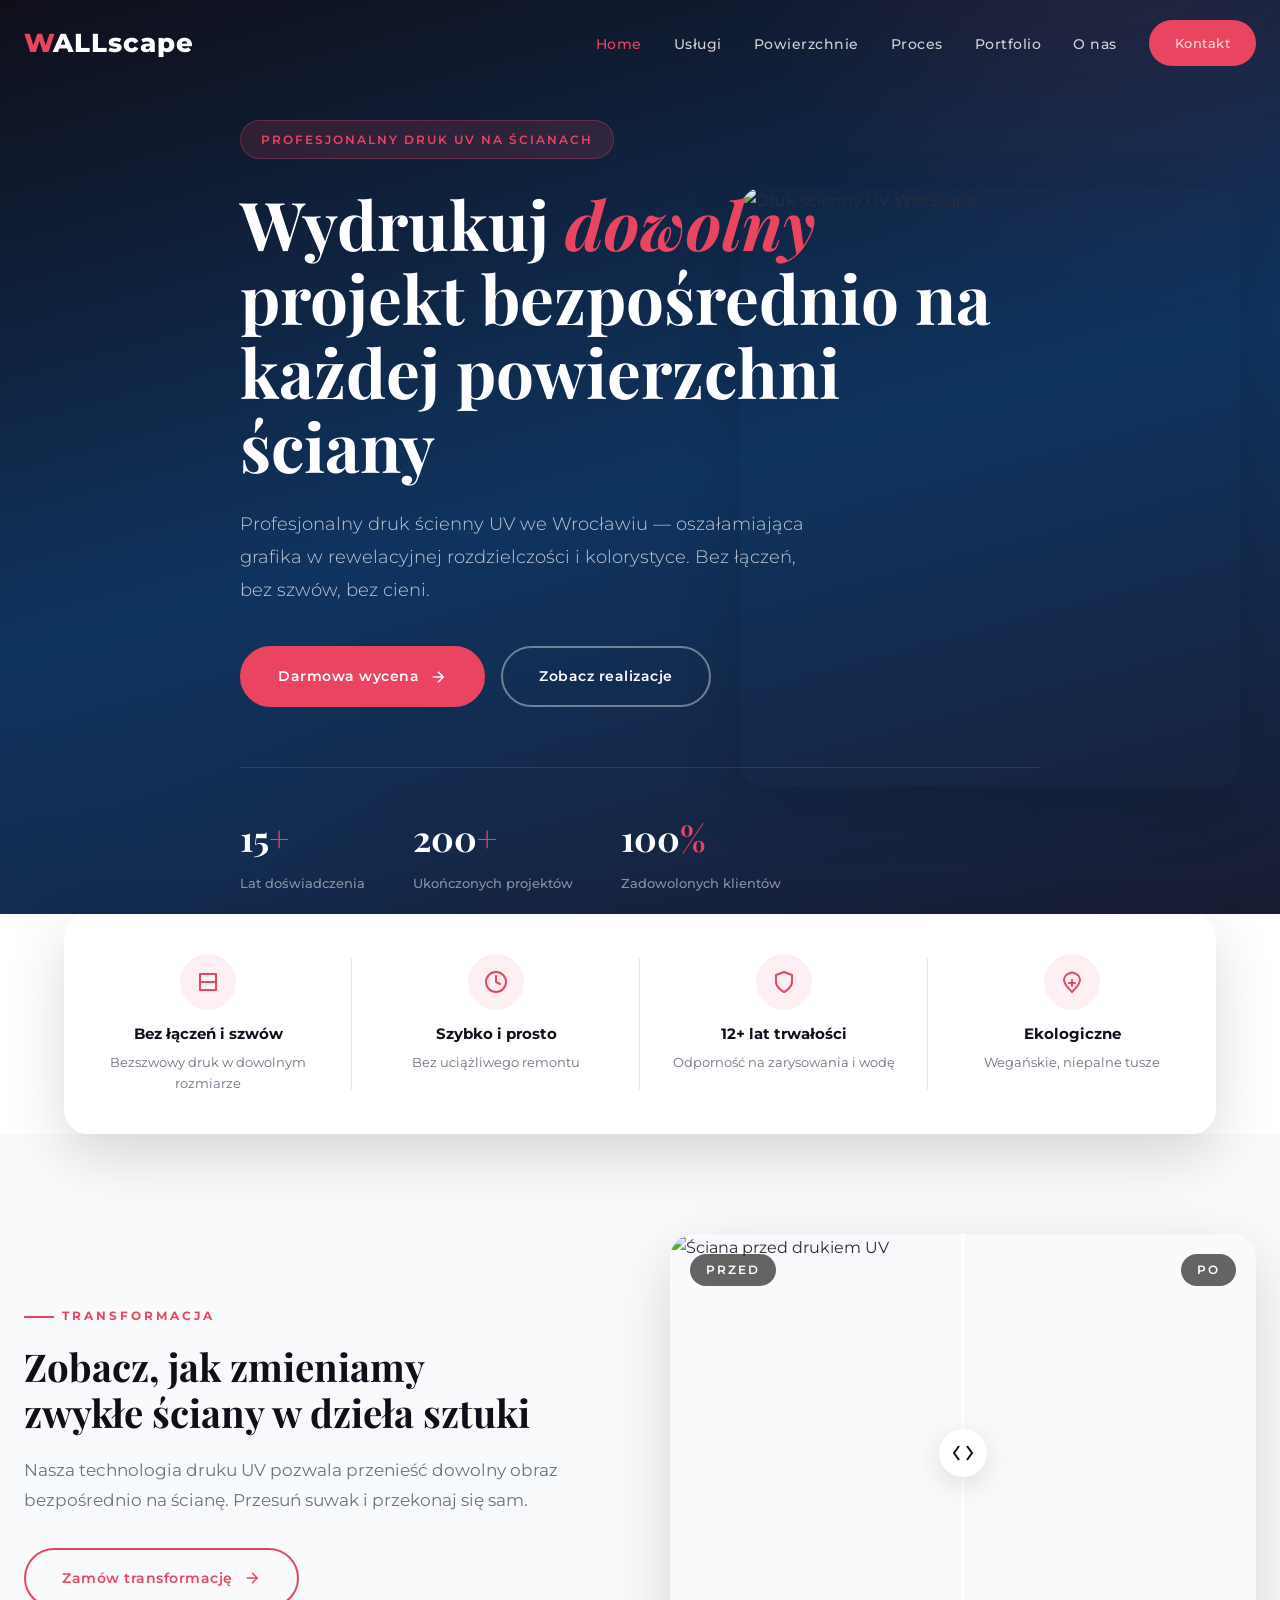
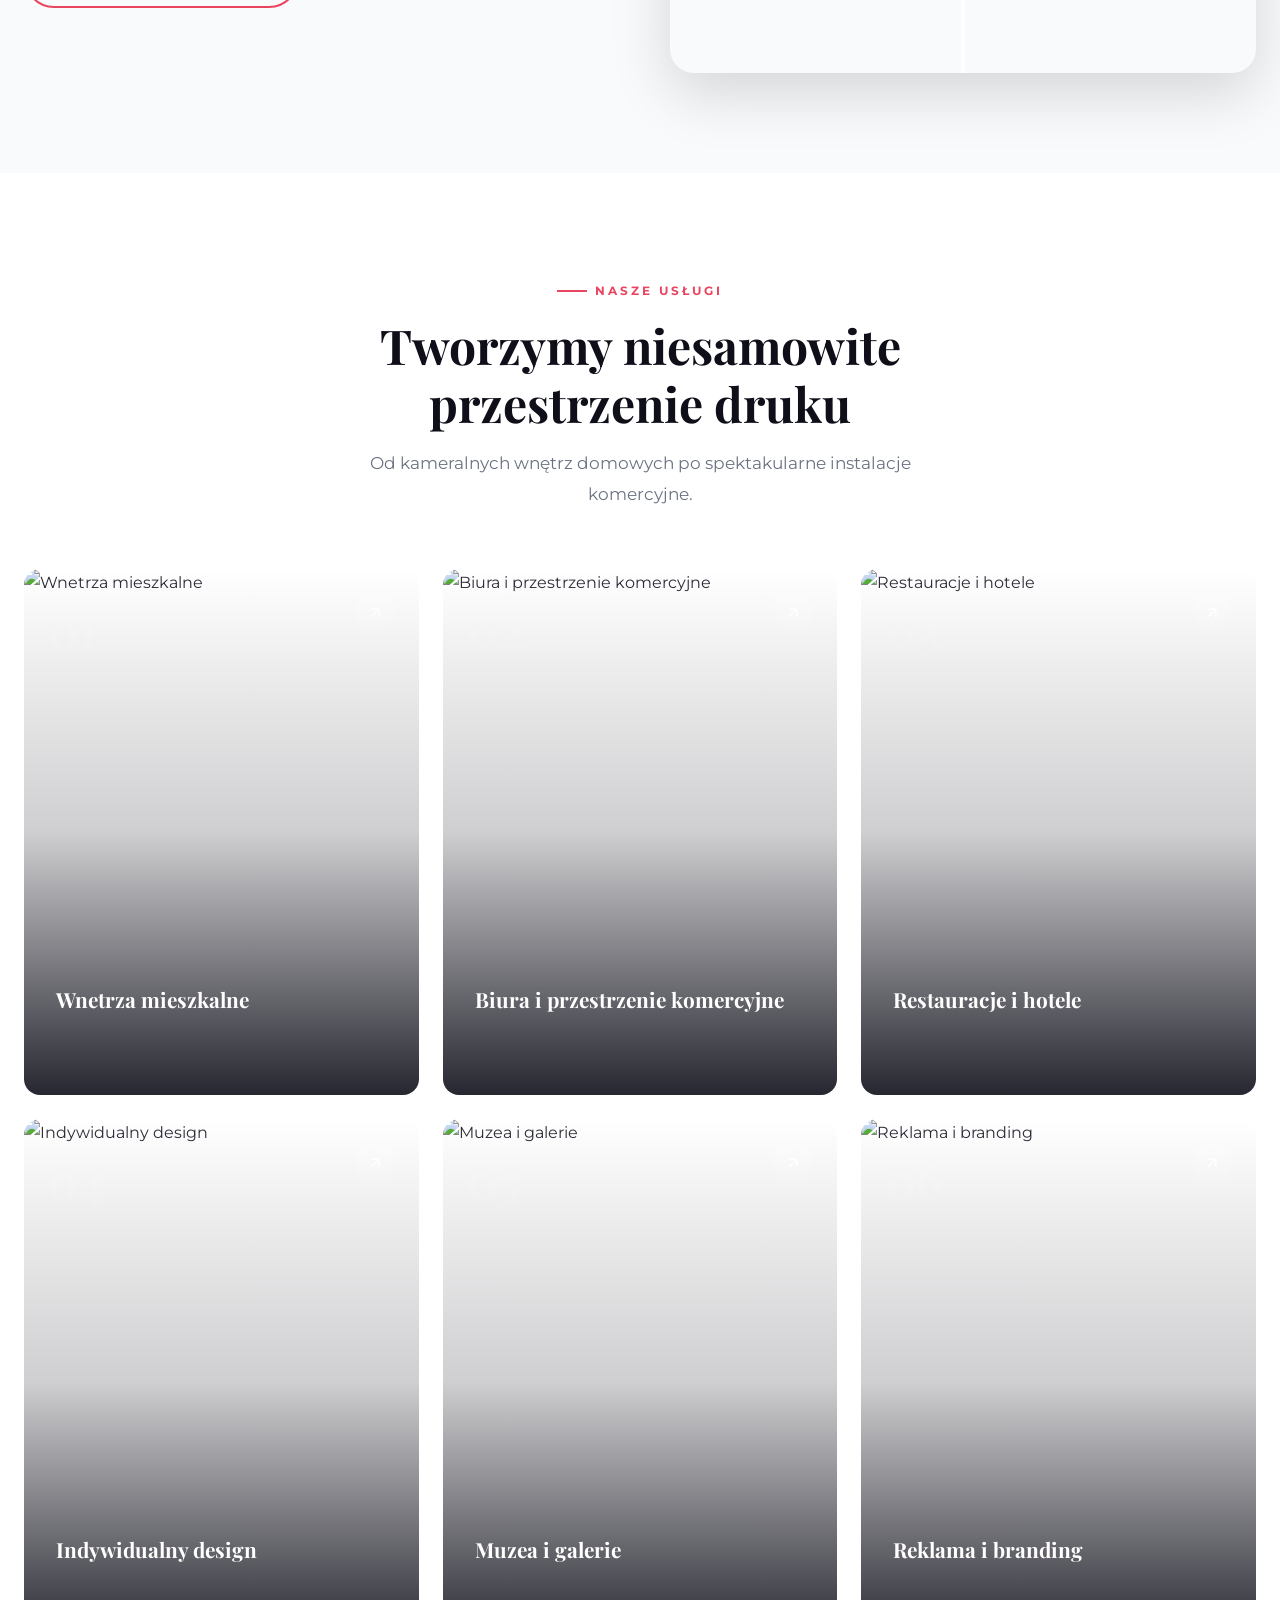
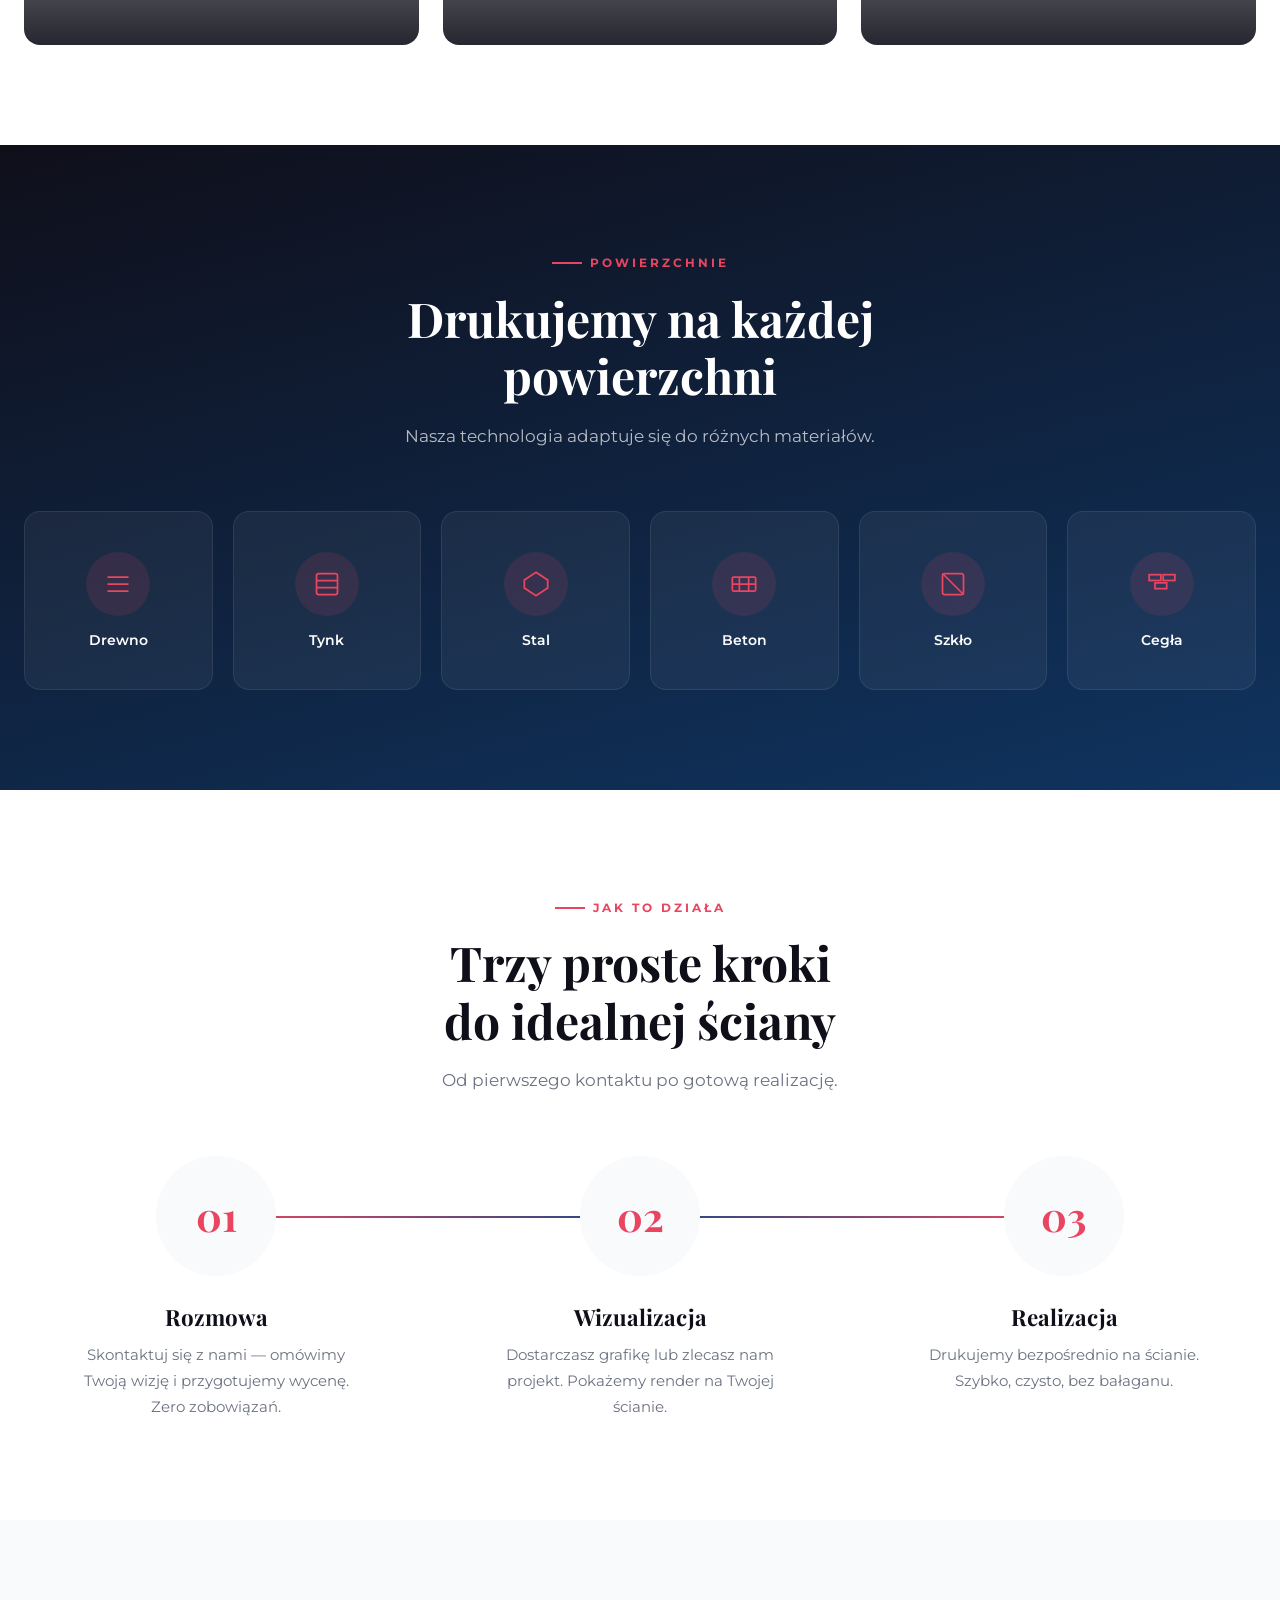
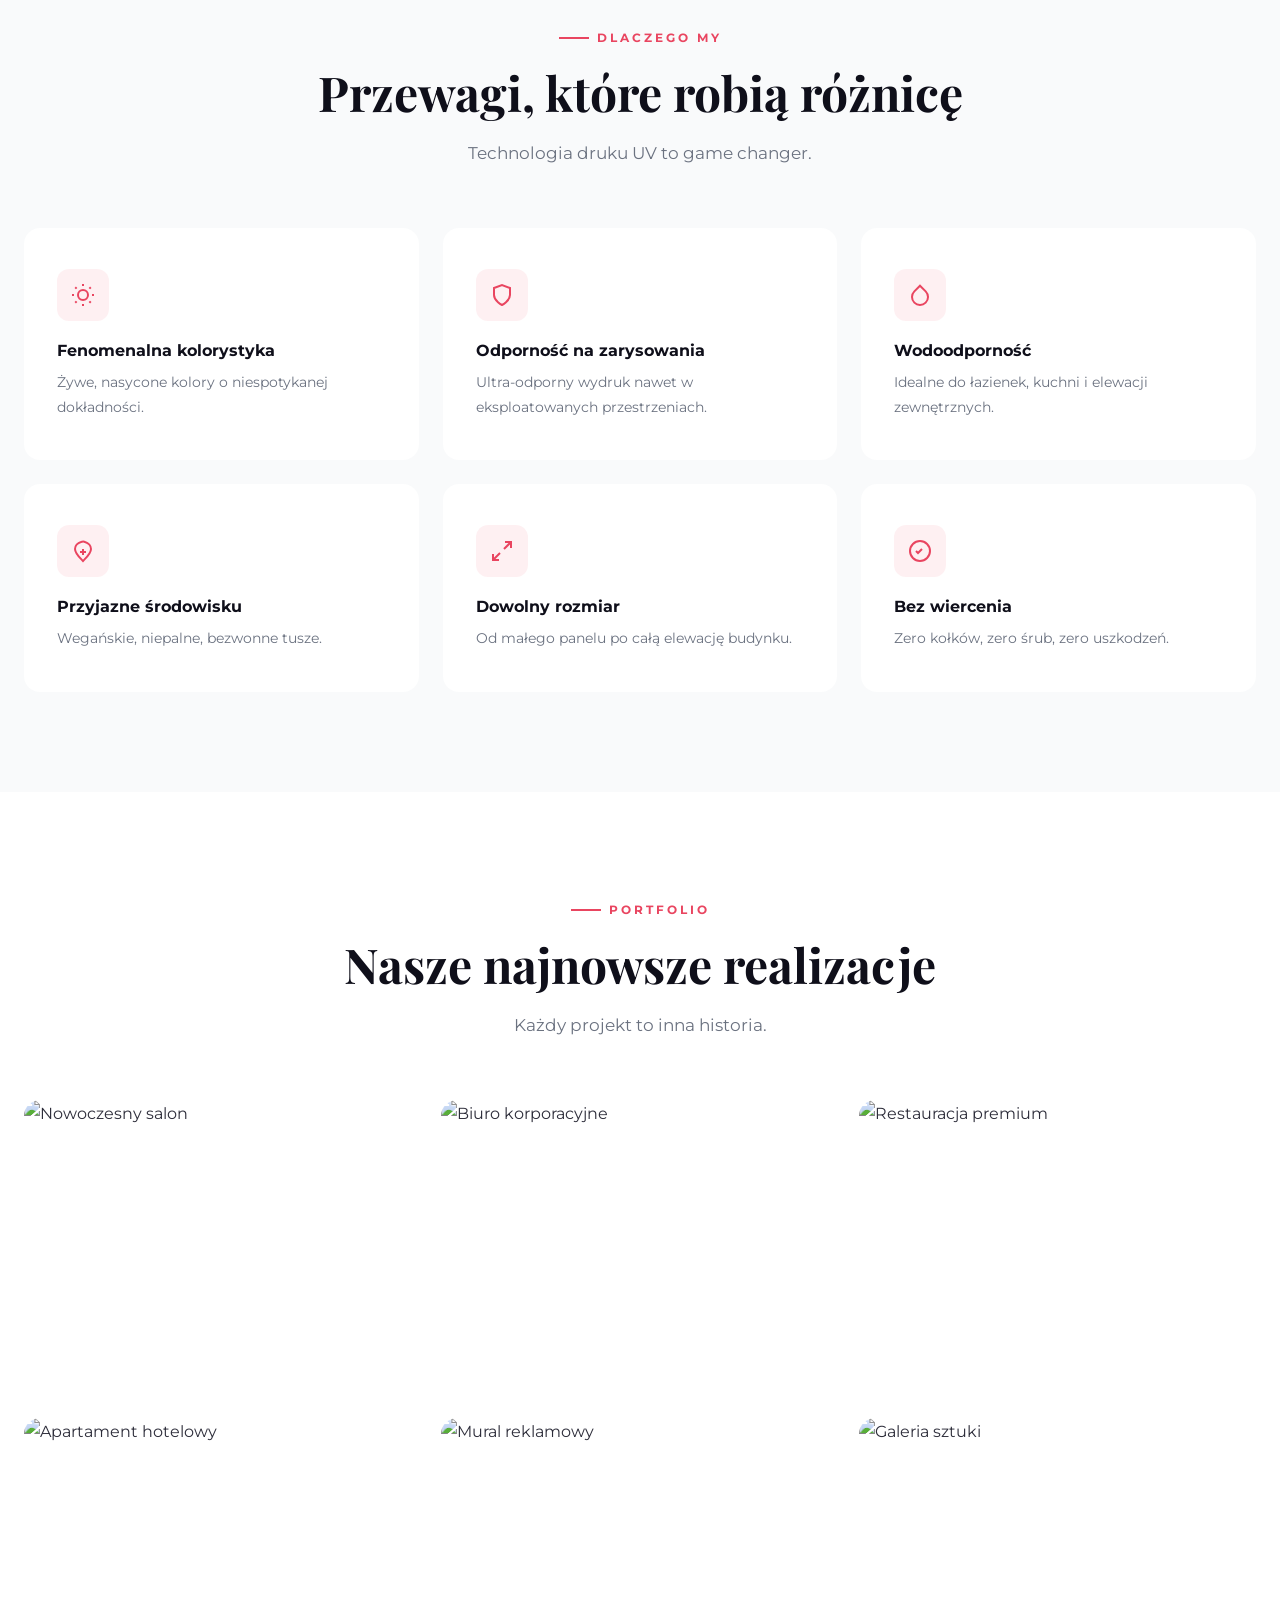
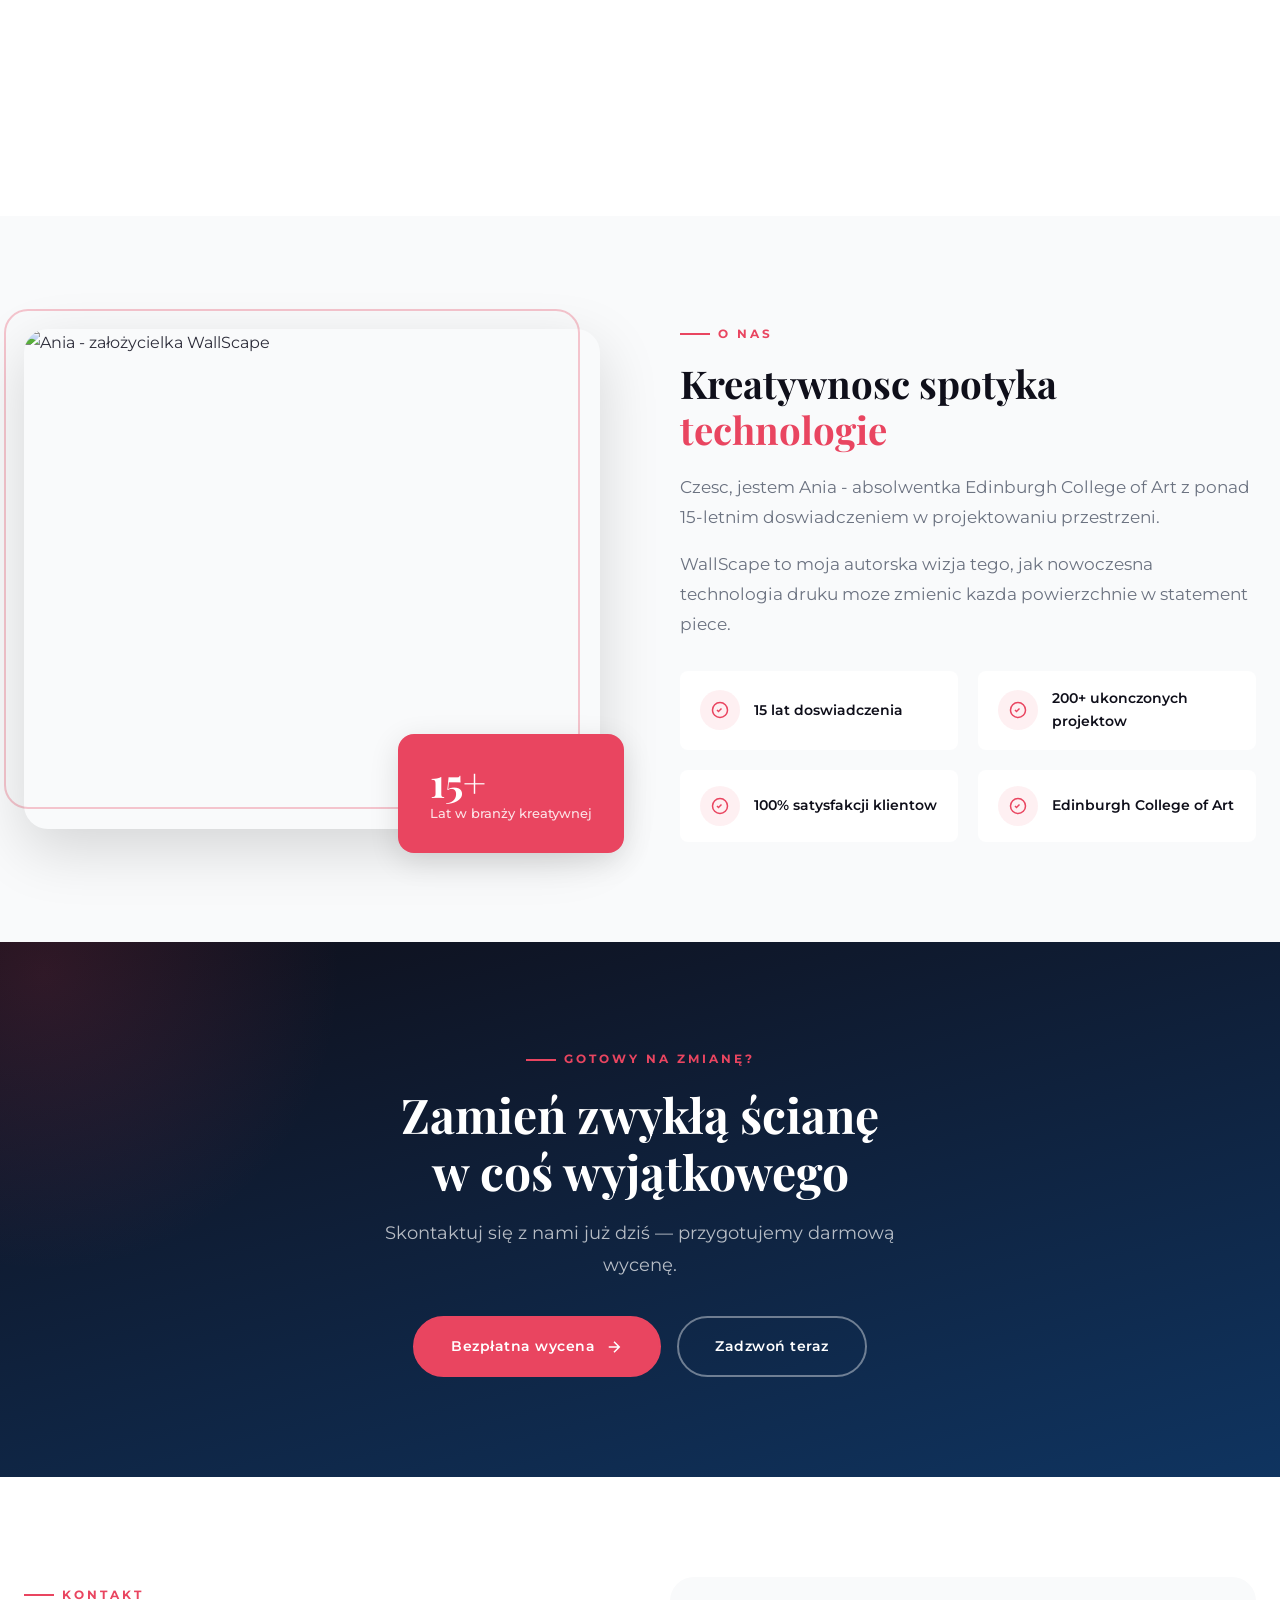
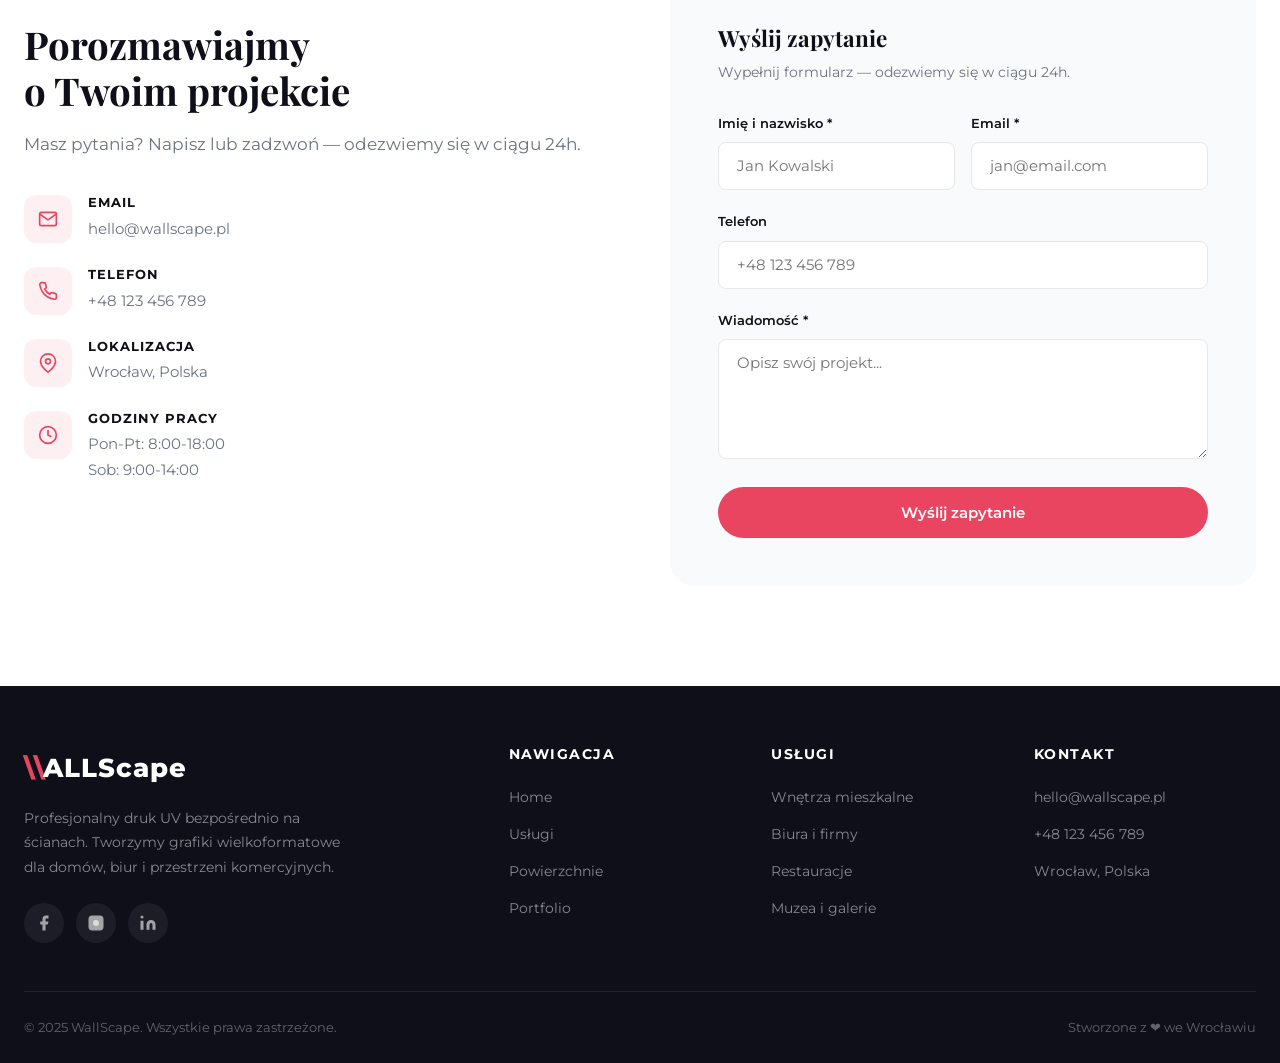
==== commit 5e8e2a43: "Dodanie polskich znakow w calym pliku index.html" ====
--- a/index.html
+++ b/index.html
@@ -3,14 +3,15 @@
 <head>
     <meta charset="UTF-8">
     <meta name="viewport" content="width=device-width, initial-scale=1.0">
-    <meta name="description" content="WallScape - profesjonalny druk UV bezposrednio na scianach. Wroclaw i cala Polska.">
-    <meta name="keywords" content="druk scienny UV, druk na scianach, fototapeta, mural, Wroclaw">
+    <meta name="description" content="WallScape - profesjonalny druk UV bezpośrednio na ścianach. Wrocław i cała Polska.">
+    <meta name="keywords" content="druk ścienny UV, druk na ścianach, fototapeta, mural, Wrocław">
     <meta name="author" content="WallScape">
     <meta name="robots" content="index, follow">
-    <meta property="og:title" content="WallScape - Druk UV Na Scianach">
-    <meta property="og:description" content="Profesjonalny druk wielkoformatowy UV na kazdej powierzchni.">
+    <meta property="og:title" content="WallScape - Druk UV Na Ścianach">
+    <meta property="og:description" content="Profesjonalny druk wielkoformatowy UV na każdej powierzchni.">
     <meta property="og:type" content="website">
-    <title>WallScape | Druk UV Na Scianach - Wroclaw</title>
+    <title>WallScape | Druk UV Na Ścianach - Wrocław</title>
+    <script src="https://identity.netlify.com/v1/netlify-identity-widget.js"></script>
     <link rel="preconnect" href="https://fonts.googleapis.com">
     <link rel="preconnect" href="https://fonts.gstatic.com" crossorigin>
     <link href="https://fonts.googleapis.com/css2?family=Playfair+Display:ital,wght@0,400;0,600;0,700;0,800;1,400&family=Montserrat:wght@300;400;500;600;700&display=swap" rel="stylesheet">
@@ -22,11 +23,11 @@
     <nav class="navbar" id="navbar">
         <div class="container">
             <a href="#home" class="logo">
-                <span class="logo-slash">\\</span><span class="logo-bold">ALL</span>Scape
+                <span class="logo-slash">W</span><span class="logo-bold">ALL</span>scape
             </a>
             <ul class="nav-links">
                 <li><a href="#home">Home</a></li>
-                <li><a href="#services">Uslugi</a></li>
+                <li><a href="#services">Usługi</a></li>
                 <li><a href="#surfaces">Powierzchnie</a></li>
                 <li><a href="#process">Proces</a></li>
                 <li><a href="#portfolio">Portfolio</a></li>
@@ -42,7 +43,7 @@
     <!-- Mobile Menu -->
     <div class="mobile-menu" id="mobileMenu">
         <a href="#home" class="mobile-link">Home</a>
-        <a href="#services" class="mobile-link">Uslugi</a>
+        <a href="#services" class="mobile-link">Usługi</a>
         <a href="#surfaces" class="mobile-link">Powierzchnie</a>
         <a href="#process" class="mobile-link">Proces</a>
         <a href="#portfolio" class="mobile-link">Portfolio</a>
@@ -54,23 +55,23 @@
     <section class="hero" id="home">
         <div class="container">
             <div class="hero-content">
-                <div class="hero-badge" id="heroBadge">Profesjonalny druk UV na scianach</div>
-                <h1 id="heroTitle">Wydrukuj <span class="highlight">dowolny</span> projekt bezposrednio na kazdej powierzchni sciany</h1>
-                <p class="hero-description" id="heroDescription">Profesjonalny druk scienny UV we Wroclawiu &#8212; oszalamiajaca grafika w rewelacyjnej rozdzielczosci i kolorystyce. Bez laczen, bez szwow, bez cieni.</p>
+                <div class="hero-badge" id="heroBadge">Profesjonalny druk UV na ścianach</div>
+                <h1 id="heroTitle">Wydrukuj <span class="highlight">dowolny</span> projekt bezpośrednio na każdej powierzchni ściany</h1>
+                <p class="hero-description" id="heroDescription">Profesjonalny druk ścienny UV we Wrocławiu — oszałamiająca grafika w rewelacyjnej rozdzielczości i kolorystyce. Bez łączeń, bez szwów, bez cieni.</p>
                 <div class="hero-buttons">
                     <a href="#contact" class="btn btn-primary" id="heroCta1">Darmowa wycena <svg width="18" height="18" viewBox="0 0 24 24" fill="none" stroke="currentColor" stroke-width="2"><path d="M5 12h14M12 5l7 7-7 7"/></svg></a>
                     <a href="#portfolio" class="btn btn-secondary" id="heroCta2">Zobacz realizacje</a>
                 </div>
                 <div class="hero-stats" id="heroStats">
-                    <div class="hero-stat"><div class="stat-number">15<span>+</span></div><div class="stat-label">Lat doswiadczenia</div></div>
-                    <div class="hero-stat"><div class="stat-number">200<span>+</span></div><div class="stat-label">Ukonczonych projektow</div></div>
-                    <div class="hero-stat"><div class="stat-number">100<span>%</span></div><div class="stat-label">Zadowolonych klientow</div></div>
+                    <div class="hero-stat"><div class="stat-number">15<span>+</span></div><div class="stat-label">Lat doświadczenia</div></div>
+                    <div class="hero-stat"><div class="stat-number">200<span>+</span></div><div class="stat-label">Ukończonych projektów</div></div>
+                    <div class="hero-stat"><div class="stat-number">100<span>%</span></div><div class="stat-label">Zadowolonych klientów</div></div>
                 </div>
             </div>
         </div>
         <div class="hero-visual">
             <div class="hero-image-container">
-                <img id="heroImage" src="https://images.unsplash.com/photo-1558618666-fcd25c85f82e?w=600&h=750&fit=crop" alt="Druk scienny UV WallScape" loading="eager">
+                <img id="heroImage" src="https://images.unsplash.com/photo-1558618666-fcd25c85f82e?w=600&h=750&fit=crop" alt="Druk ścienny UV WallScape" loading="eager">
             </div>
         </div>
     </section>
@@ -81,23 +82,23 @@
             <div class="value-grid">
                 <div class="value-item reveal">
                     <div class="value-icon"><svg viewBox="0 0 24 24"><path d="M4 4h16v16H4z"/><path d="M4 12h16"/></svg></div>
-                    <h4>Bez laczen i szwow</h4>
+                    <h4>Bez łączeń i szwów</h4>
                     <p>Bezszwowy druk w dowolnym rozmiarze</p>
                 </div>
                 <div class="value-item reveal reveal-delay-1">
                     <div class="value-icon"><svg viewBox="0 0 24 24"><circle cx="12" cy="12" r="10"/><path d="M12 6v6l4 2"/></svg></div>
                     <h4>Szybko i prosto</h4>
-                    <p>Bez uciazliwego remontu</p>
+                    <p>Bez uciążliwego remontu</p>
                 </div>
                 <div class="value-item reveal reveal-delay-2">
                     <div class="value-icon"><svg viewBox="0 0 24 24"><path d="M12 22s8-4 8-10V5l-8-3-8 3v7c0 6 8 10 8 10z"/></svg></div>
-                    <h4>12+ lat trwalosci</h4>
-                    <p>Odpornosc na zarysowania i wode</p>
+                    <h4>12+ lat trwałości</h4>
+                    <p>Odporność na zarysowania i wodę</p>
                 </div>
                 <div class="value-item reveal reveal-delay-3">
                     <div class="value-icon"><svg viewBox="0 0 24 24"><path d="M12 22c-4-4-8-7.5-8-12 0-3 2.5-6 6-7 1.5-.5 3-.5 4 0 3.5 1 6 4 6 7 0 4.5-4 8-8 12z"/><path d="M12 10v6"/><path d="M9 13h6"/></svg></div>
                     <h4>Ekologiczne</h4>
-                    <p>Weganskie, niepalne tusze</p>
+                    <p>Wegańskie, niepalne tusze</p>
                 </div>
             </div>
         </div>
@@ -109,13 +110,13 @@
             <div class="ba-wrapper">
                 <div class="ba-text reveal">
                     <span class="section-label">Transformacja</span>
-                    <h2>Zobacz jak zmieniamy<br>zwykle sciany w dziela sztuki</h2>
-                    <p>Nasza technologia druku UV pozwala przeniesc dowolny obraz bezposrednio na sciane. Przesun suwak i przekonaj sie sam.</p>
-                    <a href="#contact" class="btn btn-outline">Zamow transformacje <svg width="18" height="18" viewBox="0 0 24 24" fill="none" stroke="currentColor" stroke-width="2"><path d="M5 12h14M12 5l7 7-7 7"/></svg></a>
+                    <h2>Zobacz, jak zmieniamy<br>zwykłe ściany w dzieła sztuki</h2>
+                    <p>Nasza technologia druku UV pozwala przenieść dowolny obraz bezpośrednio na ścianę. Przesuń suwak i przekonaj się sam.</p>
+                    <a href="#contact" class="btn btn-outline">Zamów transformację <svg width="18" height="18" viewBox="0 0 24 24" fill="none" stroke="currentColor" stroke-width="2"><path d="M5 12h14M12 5l7 7-7 7"/></svg></a>
                 </div>
                 <div class="ba-slider-container reveal reveal-delay-2" id="baSlider">
-                    <img class="ba-image ba-before" src="https://images.unsplash.com/photo-1513694203232-719a280e022f?w=700&h=525&fit=crop" alt="Sciana przed drukiem UV">
-                    <img class="ba-image ba-after" id="baAfter" src="https://images.unsplash.com/photo-1615529328331-f8917597711f?w=700&h=525&fit=crop" alt="Sciana po druku UV">
+                    <img class="ba-image ba-before" src="https://images.unsplash.com/photo-1513694203232-719a280e022f?w=700&h=525&fit=crop" alt="Ściana przed drukiem UV">
+                    <img class="ba-image ba-after" id="baAfter" src="https://images.unsplash.com/photo-1615529328331-f8917597711f?w=700&h=525&fit=crop" alt="Ściana po druku UV">
                     <div class="ba-slider-line" id="baLine"></div>
                     <div class="ba-slider-handle" id="baHandle">
                         <svg viewBox="0 0 24 24"><path d="M8 5l-5 7 5 7"/><path d="M16 5l5 7-5 7"/></svg>
@@ -131,9 +132,9 @@
     <section class="services" id="services">
         <div class="container">
             <div class="section-header reveal">
-                <span class="section-label">Nasze uslugi</span>
+                <span class="section-label">Nasze usługi</span>
                 <h2 class="section-title">Tworzymy niesamowite<br>przestrzenie druku</h2>
-                <p class="section-subtitle">Od kameralnych wnetrz domowych po spektakularne instalacje komercyjne.</p>
+                <p class="section-subtitle">Od kameralnych wnętrz domowych po spektakularne instalacje komercyjne.</p>
             </div>
             <div class="services-grid" id="servicesGrid"></div>
         </div>
@@ -144,16 +145,16 @@
         <div class="container">
             <div class="section-header reveal">
                 <span class="section-label">Powierzchnie</span>
-                <h2 class="section-title section-title-light">Drukujemy na kazdej<br>powierzchni</h2>
-                <p class="section-subtitle section-subtitle-light">Nasza technologia adaptuje sie do roznych materialow.</p>
+                <h2 class="section-title section-title-light">Drukujemy na każdej<br>powierzchni</h2>
+                <p class="section-subtitle section-subtitle-light">Nasza technologia adaptuje się do różnych materiałów.</p>
             </div>
             <div class="surfaces-grid">
                 <div class="surface-item reveal"><div class="surface-icon"><svg viewBox="0 0 24 24"><path d="M3 6h18M3 12h18M3 18h18"/></svg></div><h4>Drewno</h4></div>
                 <div class="surface-item reveal reveal-delay-1"><div class="surface-icon"><svg viewBox="0 0 24 24"><rect x="3" y="3" width="18" height="18" rx="2"/><path d="M3 9h18M3 15h18"/></svg></div><h4>Tynk</h4></div>
                 <div class="surface-item reveal reveal-delay-2"><div class="surface-icon"><svg viewBox="0 0 24 24"><polygon points="12 2 22 8.5 22 15.5 12 22 2 15.5 2 8.5 12 2"/></svg></div><h4>Stal</h4></div>
                 <div class="surface-item reveal reveal-delay-3"><div class="surface-icon"><svg viewBox="0 0 24 24"><rect x="2" y="6" width="20" height="12" rx="1"/><path d="M2 12h20M8 6v12M16 6v12"/></svg></div><h4>Beton</h4></div>
-                <div class="surface-item reveal reveal-delay-4"><div class="surface-icon"><svg viewBox="0 0 24 24"><rect x="3" y="3" width="18" height="18" rx="2"/><path d="M3 3l18 18"/></svg></div><h4>Szklo</h4></div>
-                <div class="surface-item reveal reveal-delay-5"><div class="surface-icon"><svg viewBox="0 0 24 24"><rect x="1" y="4" width="10" height="5"/><rect x="13" y="4" width="10" height="5"/><rect x="6" y="11" width="10" height="5"/></svg></div><h4>Cegla</h4></div>
+                <div class="surface-item reveal reveal-delay-4"><div class="surface-icon"><svg viewBox="0 0 24 24"><rect x="3" y="3" width="18" height="18" rx="2"/><path d="M3 3l18 18"/></svg></div><h4>Szkło</h4></div>
+                <div class="surface-item reveal reveal-delay-5"><div class="surface-icon"><svg viewBox="0 0 24 24"><rect x="1" y="4" width="10" height="5"/><rect x="13" y="4" width="10" height="5"/><rect x="6" y="11" width="10" height="5"/></svg></div><h4>Cegła</h4></div>
             </div>
         </div>
     </section>
@@ -162,14 +163,14 @@
     <section class="process" id="process">
         <div class="container">
             <div class="section-header reveal">
-                <span class="section-label">Jak to dziala</span>
-                <h2 class="section-title">Trzy proste kroki<br>do idealnej sciany</h2>
-                <p class="section-subtitle">Od pierwszego kontaktu po gotowa realizacje.</p>
+                <span class="section-label">Jak to działa</span>
+                <h2 class="section-title">Trzy proste kroki<br>do idealnej ściany</h2>
+                <p class="section-subtitle">Od pierwszego kontaktu po gotową realizację.</p>
             </div>
             <div class="process-grid">
-                <div class="process-step reveal"><div class="process-number">01</div><h3>Rozmowa</h3><p>Skontaktuj sie z nami &#8212; omowimy Twoja wizje i przygotujemy wycene. Zero zobowiazan.</p></div>
-                <div class="process-step reveal reveal-delay-2"><div class="process-number">02</div><h3>Wizualizacja</h3><p>Dostarczasz grafike lub zlecasz nam projekt. Pokazemy render na Twojej scianie.</p></div>
-                <div class="process-step reveal reveal-delay-4"><div class="process-number">03</div><h3>Realizacja</h3><p>Drukujemy bezposrednio na scianie. Szybko, czysto, bez balaganu.</p></div>
+                <div class="process-step reveal"><div class="process-number">01</div><h3>Rozmowa</h3><p>Skontaktuj się z nami — omówimy Twoją wizję i przygotujemy wycenę. Zero zobowiązań.</p></div>
+                <div class="process-step reveal reveal-delay-2"><div class="process-number">02</div><h3>Wizualizacja</h3><p>Dostarczasz grafikę lub zlecasz nam projekt. Pokażemy render na Twojej ścianie.</p></div>
+                <div class="process-step reveal reveal-delay-4"><div class="process-number">03</div><h3>Realizacja</h3><p>Drukujemy bezpośrednio na ścianie. Szybko, czysto, bez bałaganu.</p></div>
             </div>
         </div>
     </section>
@@ -179,16 +180,16 @@
         <div class="container">
             <div class="section-header reveal">
                 <span class="section-label">Dlaczego my</span>
-                <h2 class="section-title">Przewagi, ktore robia roznice</h2>
+                <h2 class="section-title">Przewagi, które robią różnicę</h2>
                 <p class="section-subtitle">Technologia druku UV to game changer.</p>
             </div>
             <div class="features-grid">
-                <div class="feature-card reveal"><div class="feature-icon"><svg viewBox="0 0 24 24"><circle cx="12" cy="12" r="5"/><path d="M12 1v2M12 21v2M4.22 4.22l1.42 1.42M18.36 18.36l1.42 1.42M1 12h2M21 12h2M4.22 19.78l1.42-1.42M18.36 5.64l1.42-1.42"/></svg></div><h4>Fenomenalna kolorystyka</h4><p>Zywe, nasycone kolory o niespotykanej dokladnosci.</p></div>
-                <div class="feature-card reveal reveal-delay-1"><div class="feature-icon"><svg viewBox="0 0 24 24"><path d="M12 22s8-4 8-10V5l-8-3-8 3v7c0 6 8 10 8 10z"/></svg></div><h4>Odpornosc na zarysowania</h4><p>Ultra-odporny wydruk nawet w eksploatowanych przestrzeniach.</p></div>
-                <div class="feature-card reveal reveal-delay-2"><div class="feature-icon"><svg viewBox="0 0 24 24"><path d="M12 2.69l5.66 5.66a8 8 0 11-11.31 0z"/></svg></div><h4>Wodoodpornosc</h4><p>Idealne do lazienek, kuchni i elewacji zewnetrznych.</p></div>
-                <div class="feature-card reveal reveal-delay-3"><div class="feature-icon"><svg viewBox="0 0 24 24"><path d="M12 22c-4-4-8-7.5-8-12 0-3 2.5-6 6-7 1.5-.5 3-.5 4 0 3.5 1 6 4 6 7 0 4.5-4 8-8 12z"/><path d="M12 10v6M9 13h6"/></svg></div><h4>Przyjazne srodowisku</h4><p>Weganskie, niepalne, bezwonne tusze.</p></div>
-                <div class="feature-card reveal reveal-delay-4"><div class="feature-icon"><svg viewBox="0 0 24 24"><polyline points="15 3 21 3 21 9"/><polyline points="9 21 3 21 3 15"/><line x1="21" y1="3" x2="14" y2="10"/><line x1="3" y1="21" x2="10" y2="14"/></svg></div><h4>Dowolny rozmiar</h4><p>Od malego panelu po cala elewacje budynku.</p></div>
-                <div class="feature-card reveal reveal-delay-5"><div class="feature-icon"><svg viewBox="0 0 24 24"><circle cx="12" cy="12" r="10"/><path d="M8 12l2 2 4-4"/></svg></div><h4>Bez wiercenia</h4><p>Zero kolkow, zero srub, zero uszkodzen.</p></div>
+                <div class="feature-card reveal"><div class="feature-icon"><svg viewBox="0 0 24 24"><circle cx="12" cy="12" r="5"/><path d="M12 1v2M12 21v2M4.22 4.22l1.42 1.42M18.36 18.36l1.42 1.42M1 12h2M21 12h2M4.22 19.78l1.42-1.42M18.36 5.64l1.42-1.42"/></svg></div><h4>Fenomenalna kolorystyka</h4><p>Żywe, nasycone kolory o niespotykanej dokładności.</p></div>
+                <div class="feature-card reveal reveal-delay-1"><div class="feature-icon"><svg viewBox="0 0 24 24"><path d="M12 22s8-4 8-10V5l-8-3-8 3v7c0 6 8 10 8 10z"/></svg></div><h4>Odporność na zarysowania</h4><p>Ultra-odporny wydruk nawet w eksploatowanych przestrzeniach.</p></div>
+                <div class="feature-card reveal reveal-delay-2"><div class="feature-icon"><svg viewBox="0 0 24 24"><path d="M12 2.69l5.66 5.66a8 8 0 11-11.31 0z"/></svg></div><h4>Wodoodporność</h4><p>Idealne do łazienek, kuchni i elewacji zewnętrznych.</p></div>
+                <div class="feature-card reveal reveal-delay-3"><div class="feature-icon"><svg viewBox="0 0 24 24"><path d="M12 22c-4-4-8-7.5-8-12 0-3 2.5-6 6-7 1.5-.5 3-.5 4 0 3.5 1 6 4 6 7 0 4.5-4 8-8 12z"/><path d="M12 10v6M9 13h6"/></svg></div><h4>Przyjazne środowisku</h4><p>Wegańskie, niepalne, bezwonne tusze.</p></div>
+                <div class="feature-card reveal reveal-delay-4"><div class="feature-icon"><svg viewBox="0 0 24 24"><polyline points="15 3 21 3 21 9"/><polyline points="9 21 3 21 3 15"/><line x1="21" y1="3" x2="14" y2="10"/><line x1="3" y1="21" x2="10" y2="14"/></svg></div><h4>Dowolny rozmiar</h4><p>Od małego panelu po całą elewację budynku.</p></div>
+                <div class="feature-card reveal reveal-delay-5"><div class="feature-icon"><svg viewBox="0 0 24 24"><circle cx="12" cy="12" r="10"/><path d="M8 12l2 2 4-4"/></svg></div><h4>Bez wiercenia</h4><p>Zero kołków, zero śrub, zero uszkodzeń.</p></div>
             </div>
         </div>
     </section>
@@ -199,7 +200,7 @@
             <div class="section-header reveal">
                 <span class="section-label">Portfolio</span>
                 <h2 class="section-title">Nasze najnowsze realizacje</h2>
-                <p class="section-subtitle">Kazdy projekt to inna historia.</p>
+                <p class="section-subtitle">Każdy projekt to inna historia.</p>
             </div>
             <div class="portfolio-grid" id="portfolioGrid"></div>
         </div>
@@ -212,18 +213,18 @@
                 <div class="about-image-col reveal">
                     <div class="about-bg-shape"></div>
                     <div class="about-image-main">
-                        <img id="aboutPhoto" src="https://images.unsplash.com/photo-1573496359142-b8d87734a5a2?w=600&h=500&fit=crop" alt="Ania - zalozycielka WallScape" loading="lazy">
-                    </div>
-                    <div class="about-accent-box"><div class="accent-number">15+</div><div class="accent-label">Lat w branzy kreatywnej</div></div>
+                        <img id="aboutPhoto" src="https://images.unsplash.com/photo-1573496359142-b8d87734a5a2?w=600&h=500&fit=crop" alt="Ania - założycielka WallScape" loading="lazy">
+                    </div>
+                    <div class="about-accent-box"><div class="accent-number">15+</div><div class="accent-label">Lat w branży kreatywnej</div></div>
                 </div>
                 <div class="about-text reveal reveal-delay-2">
                     <span class="section-label">O nas</span>
-                    <h2 id="aboutTitle">Kreatywnosc spotyka <span>technologie</span></h2>
-                    <p class="about-description" id="aboutDesc1">Czesc, jestem Ania &#8212; absolwentka Edinburgh College of Art z ponad 15-letnim doswiadczeniem w projektowaniu przestrzeni.</p>
-                    <p class="about-description" id="aboutDesc2">WallScape to moja autorska wizja tego, jak nowoczesna technologia druku moze zmienic kazda powierzchnie w statement piece.</p>
+                    <h2 id="aboutTitle">Kreatywność spotyka <span>technologię</span></h2>
+                    <p class="about-description" id="aboutDesc1">Cześć, jestem Ania — absolwentka Edinburgh College of Art z ponad 15-letnim doświadczeniem w projektowaniu przestrzeni.</p>
+                    <p class="about-description" id="aboutDesc2">WallScape to moja autorska wizja tego, jak nowoczesna technologia druku może zmienić każdą powierzchnię w statement piece.</p>
                     <div class="about-highlights" id="aboutHighlights">
-                        <div class="about-highlight"><div class="about-highlight-icon"><svg viewBox="0 0 24 24"><circle cx="12" cy="12" r="10"/><path d="M8 12l2 2 4-4"/></svg></div><span>15 lat doswiadczenia</span></div>
-                        <div class="about-highlight"><div class="about-highlight-icon"><svg viewBox="0 0 24 24"><circle cx="12" cy="12" r="10"/><path d="M8 12l2 2 4-4"/></svg></div><span>200+ projektow</span></div>
+                        <div class="about-highlight"><div class="about-highlight-icon"><svg viewBox="0 0 24 24"><circle cx="12" cy="12" r="10"/><path d="M8 12l2 2 4-4"/></svg></div><span>15 lat doświadczenia</span></div>
+                        <div class="about-highlight"><div class="about-highlight-icon"><svg viewBox="0 0 24 24"><circle cx="12" cy="12" r="10"/><path d="M8 12l2 2 4-4"/></svg></div><span>200+ projektów</span></div>
                         <div class="about-highlight"><div class="about-highlight-icon"><svg viewBox="0 0 24 24"><circle cx="12" cy="12" r="10"/><path d="M8 12l2 2 4-4"/></svg></div><span>100% satysfakcji</span></div>
                         <div class="about-highlight"><div class="about-highlight-icon"><svg viewBox="0 0 24 24"><circle cx="12" cy="12" r="10"/><path d="M8 12l2 2 4-4"/></svg></div><span>Edinburgh College of Art</span></div>
                     </div>
@@ -236,12 +237,12 @@
     <section class="cta">
         <div class="container">
             <div class="cta-content reveal">
-                <span class="section-label" style="justify-content:center;">Gotowy na zmiane?</span>
-                <h2>Zamien zwykla sciane<br>w cos wyjatkowego</h2>
-                <p>Skontaktuj sie z nami juz dzis &#8212; przygotujemy darmowa wycene.</p>
+                <span class="section-label" style="justify-content:center;">Gotowy na zmianę?</span>
+                <h2>Zamień zwykłą ścianę<br>w coś wyjątkowego</h2>
+                <p>Skontaktuj się z nami już dziś — przygotujemy darmową wycenę.</p>
                 <div class="cta-buttons">
-                    <a href="#contact" class="btn btn-primary">Bezplatna wycena <svg width="18" height="18" viewBox="0 0 24 24" fill="none" stroke="currentColor" stroke-width="2"><path d="M5 12h14M12 5l7 7-7 7"/></svg></a>
-                    <a href="tel:+48123456789" class="btn btn-secondary">Zadzwon teraz</a>
+                    <a href="#contact" class="btn btn-primary">Bezpłatna wycena <svg width="18" height="18" viewBox="0 0 24 24" fill="none" stroke="currentColor" stroke-width="2"><path d="M5 12h14M12 5l7 7-7 7"/></svg></a>
+                    <a href="tel:+48123456789" class="btn btn-secondary">Zadzwoń teraz</a>
                 </div>
             </div>
         </div>
@@ -254,25 +255,25 @@
                 <div class="contact-info reveal">
                     <span class="section-label">Kontakt</span>
                     <h2>Porozmawiajmy<br>o Twoim projekcie</h2>
-                    <p>Masz pytania? Napisz lub zadzwon &#8212; odezwiemy sie w ciagu 24h.</p>
+                    <p>Masz pytania? Napisz lub zadzwoń — odezwiemy się w ciągu 24h.</p>
                     <div class="contact-details" id="contactDetails">
                         <div class="contact-detail"><div class="contact-detail-icon"><svg viewBox="0 0 24 24"><path d="M4 4h16c1.1 0 2 .9 2 2v12c0 1.1-.9 2-2 2H4c-1.1 0-2-.9-2-2V6c0-1.1.9-2 2-2z"/><polyline points="22,6 12,13 2,6"/></svg></div><div><h4>Email</h4><a href="mailto:hello@wallscape.pl">hello@wallscape.pl</a></div></div>
                         <div class="contact-detail"><div class="contact-detail-icon"><svg viewBox="0 0 24 24"><path d="M22 16.92v3a2 2 0 01-2.18 2 19.79 19.79 0 01-8.63-3.07 19.5 19.5 0 01-6-6 19.79 19.79 0 01-3.07-8.67A2 2 0 014.11 2h3a2 2 0 012 1.72 12.84 12.84 0 00.7 2.81 2 2 0 01-.45 2.11L8.09 9.91a16 16 0 006 6l1.27-1.27a2 2 0 012.11-.45 12.84 12.84 0 002.81.7A2 2 0 0122 16.92z"/></svg></div><div><h4>Telefon</h4><a href="tel:+48123456789">+48 123 456 789</a></div></div>
-                        <div class="contact-detail"><div class="contact-detail-icon"><svg viewBox="0 0 24 24"><path d="M21 10c0 7-9 13-9 13s-9-6-9-13a9 9 0 0118 0z"/><circle cx="12" cy="10" r="3"/></svg></div><div><h4>Lokalizacja</h4><p>Wroclaw, Polska</p></div></div>
+                        <div class="contact-detail"><div class="contact-detail-icon"><svg viewBox="0 0 24 24"><path d="M21 10c0 7-9 13-9 13s-9-6-9-13a9 9 0 0118 0z"/><circle cx="12" cy="10" r="3"/></svg></div><div><h4>Lokalizacja</h4><p>Wrocław, Polska</p></div></div>
                         <div class="contact-detail"><div class="contact-detail-icon"><svg viewBox="0 0 24 24"><circle cx="12" cy="12" r="10"/><path d="M12 6v6l4 2"/></svg></div><div><h4>Godziny pracy</h4><p>Pon-Pt: 8:00-18:00<br>Sob: 9:00-14:00</p></div></div>
                     </div>
                 </div>
                 <div class="contact-form-card reveal reveal-delay-2">
-                    <h3>Wyslij zapytanie</h3>
-                    <p>Wypelnij formularz &#8212; odezwiemy sie w ciagu 24h.</p>
-                    <form action="https://formspree.io/f/your-form-id" method="POST" id="contactForm">
+                    <h3>Wyślij zapytanie</h3>
+                    <p>Wypełnij formularz — odezwiemy się w ciągu 24h.</p>
+                    <form action="https://formspree.io/f/mdenybgq" method="POST" id="contactForm">
                         <div class="form-row">
-                            <div class="form-group"><label for="name">Imie i nazwisko *</label><input type="text" id="name" name="name" placeholder="Jan Kowalski" required></div>
+                            <div class="form-group"><label for="name">Imię i nazwisko *</label><input type="text" id="name" name="name" placeholder="Jan Kowalski" required></div>
                             <div class="form-group"><label for="email">Email *</label><input type="email" id="email" name="email" placeholder="jan@email.com" required></div>
                         </div>
                         <div class="form-group"><label for="phone">Telefon</label><input type="tel" id="phone" name="phone" placeholder="+48 123 456 789"></div>
-                        <div class="form-group"><label for="message">Wiadomosc *</label><textarea id="message" name="message" placeholder="Opisz swoj projekt..." required></textarea></div>
-                        <button type="submit" class="form-submit">Wyslij zapytanie</button>
+                        <div class="form-group"><label for="message">Wiadomość *</label><textarea id="message" name="message" placeholder="Opisz swój projekt..." required></textarea></div>
+                        <button type="submit" class="form-submit">Wyślij zapytanie</button>
                     </form>
                 </div>
             </div>
@@ -285,20 +286,20 @@
             <div class="footer-grid">
                 <div class="footer-brand">
                     <a href="#home" class="logo"><span class="logo-slash">\\</span><span class="logo-bold">ALL</span>Scape</a>
-                    <p>Profesjonalny druk UV bezposrednio na scianach. Tworzymy grafiki wielkoformatowe dla domow, biur i przestrzeni komercyjnych.</p>
+                    <p>Profesjonalny druk UV bezpośrednio na ścianach. Tworzymy grafiki wielkoformatowe dla domów, biur i przestrzeni komercyjnych.</p>
                     <div class="footer-social">
                         <a href="#" aria-label="Facebook"><svg viewBox="0 0 24 24"><path d="M18 2h-3a5 5 0 00-5 5v3H7v4h3v8h4v-8h3l1-4h-4V7a1 1 0 011-1h3z"/></svg></a>
                         <a href="#" aria-label="Instagram"><svg viewBox="0 0 24 24"><rect x="2" y="2" width="20" height="20" rx="5" ry="5"/><path d="M16 11.37A4 4 0 1112.63 8 4 4 0 0116 11.37z"/></svg></a>
                         <a href="#" aria-label="LinkedIn"><svg viewBox="0 0 24 24"><path d="M16 8a6 6 0 016 6v7h-4v-7a2 2 0 00-2-2 2 2 0 00-2 2v7h-4v-7a6 6 0 016-6zM2 9h4v12H2z"/><circle cx="4" cy="4" r="2"/></svg></a>
                     </div>
                 </div>
-                <div class="footer-col"><h4>Nawigacja</h4><ul><li><a href="#home">Home</a></li><li><a href="#services">Uslugi</a></li><li><a href="#surfaces">Powierzchnie</a></li><li><a href="#portfolio">Portfolio</a></li></ul></div>
-                <div class="footer-col"><h4>Uslugi</h4><ul><li><a href="#services">Wnetrza mieszkalne</a></li><li><a href="#services">Biura i firmy</a></li><li><a href="#services">Restauracje</a></li><li><a href="#services">Muzea i galerie</a></li></ul></div>
-                <div class="footer-col"><h4>Kontakt</h4><ul><li><a href="mailto:hello@wallscape.pl">hello@wallscape.pl</a></li><li><a href="tel:+48123456789">+48 123 456 789</a></li><li><a href="#contact">Wroclaw, Polska</a></li></ul></div>
+                <div class="footer-col"><h4>Nawigacja</h4><ul><li><a href="#home">Home</a></li><li><a href="#services">Usługi</a></li><li><a href="#surfaces">Powierzchnie</a></li><li><a href="#portfolio">Portfolio</a></li></ul></div>
+                <div class="footer-col"><h4>Usługi</h4><ul><li><a href="#services">Wnętrza mieszkalne</a></li><li><a href="#services">Biura i firmy</a></li><li><a href="#services">Restauracje</a></li><li><a href="#services">Muzea i galerie</a></li></ul></div>
+                <div class="footer-col"><h4>Kontakt</h4><ul><li><a href="mailto:hello@wallscape.pl">hello@wallscape.pl</a></li><li><a href="tel:+48123456789">+48 123 456 789</a></li><li><a href="#contact">Wrocław, Polska</a></li></ul></div>
             </div>
             <div class="footer-bottom">
-                <p>&#169; 2025 WallScape. Wszystkie prawa zastrzezone.</p>
-                <p>Stworzone z &#10084; we Wroclawiu</p>
+                <p>&#169; 2025 WallScape. Wszystkie prawa zastrzeżone.</p>
+                <p>Stworzone z &#10084; we Wrocławiu</p>
             </div>
         </div>
     </footer>
--- a/css/styles.css
+++ b/css/styles.css
@@ -34,7 +34,8 @@
 .navbar.scrolled{background:rgba(15,15,26,.97);backdrop-filter:blur(20px);padding:12px 0;box-shadow:0 4px 30px rgba(0,0,0,.3)}
 .navbar .container{display:flex;justify-content:space-between;align-items:center}
 .logo{font-family:"Montserrat",sans-serif;font-size:1.6rem;font-weight:800;color:var(--white);letter-spacing:1px;display:flex;align-items:center}
-.logo-slash{color:var(--secondary);font-weight:300;margin-right:-2px}
+/* .logo-slash{color:var(--secondary);font-weight:800;margin-right:-3px} */
+.logo-slash{font-family:"Montserrat",sans-serif;font-size:1.6rem;font-weight:800;color:var(--secondary);letter-spacing:1px;display:flex;align-items:center;margin-right:-3px}
 .logo-bold{font-weight:800}
 .nav-links{display:flex;align-items:center;gap:32px}
 .nav-links a{font-size:.85rem;font-weight:500;color:rgba(255,255,255,.8);letter-spacing:.5px;position:relative;padding:4px 0}
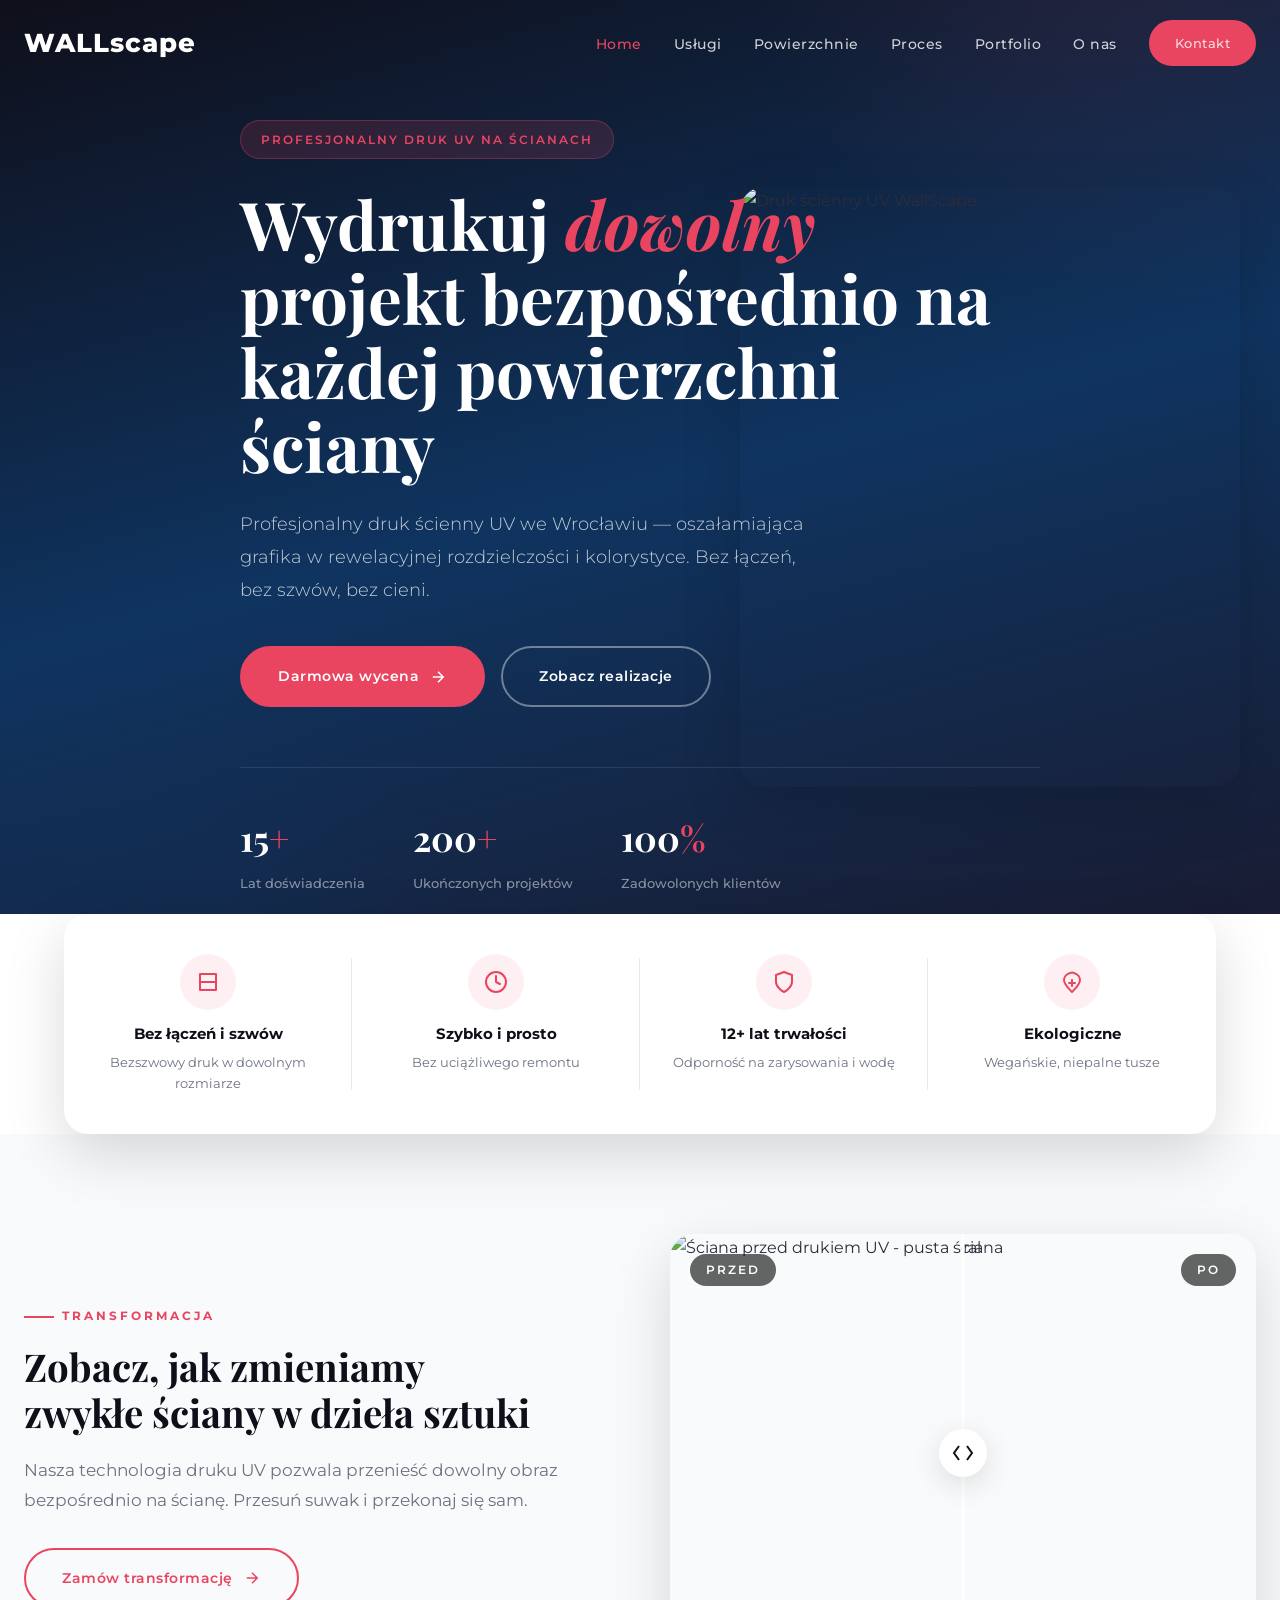
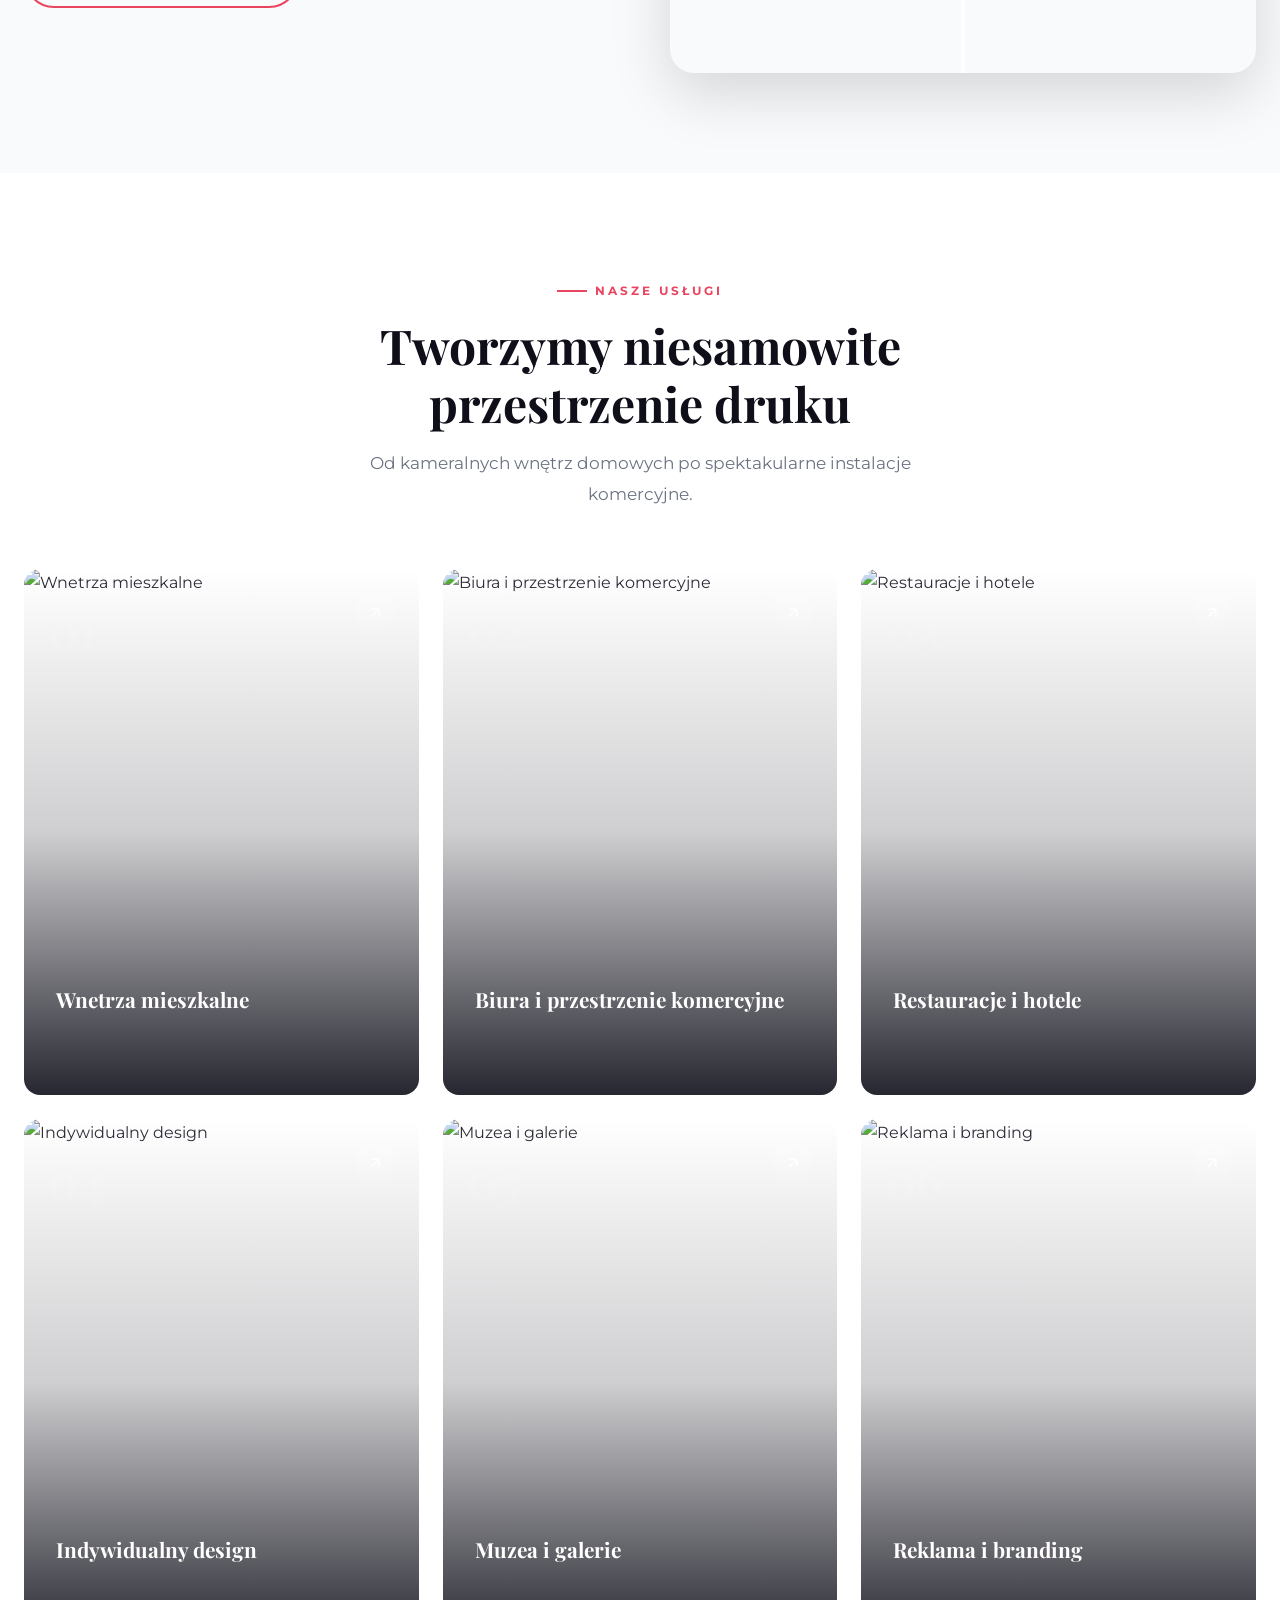
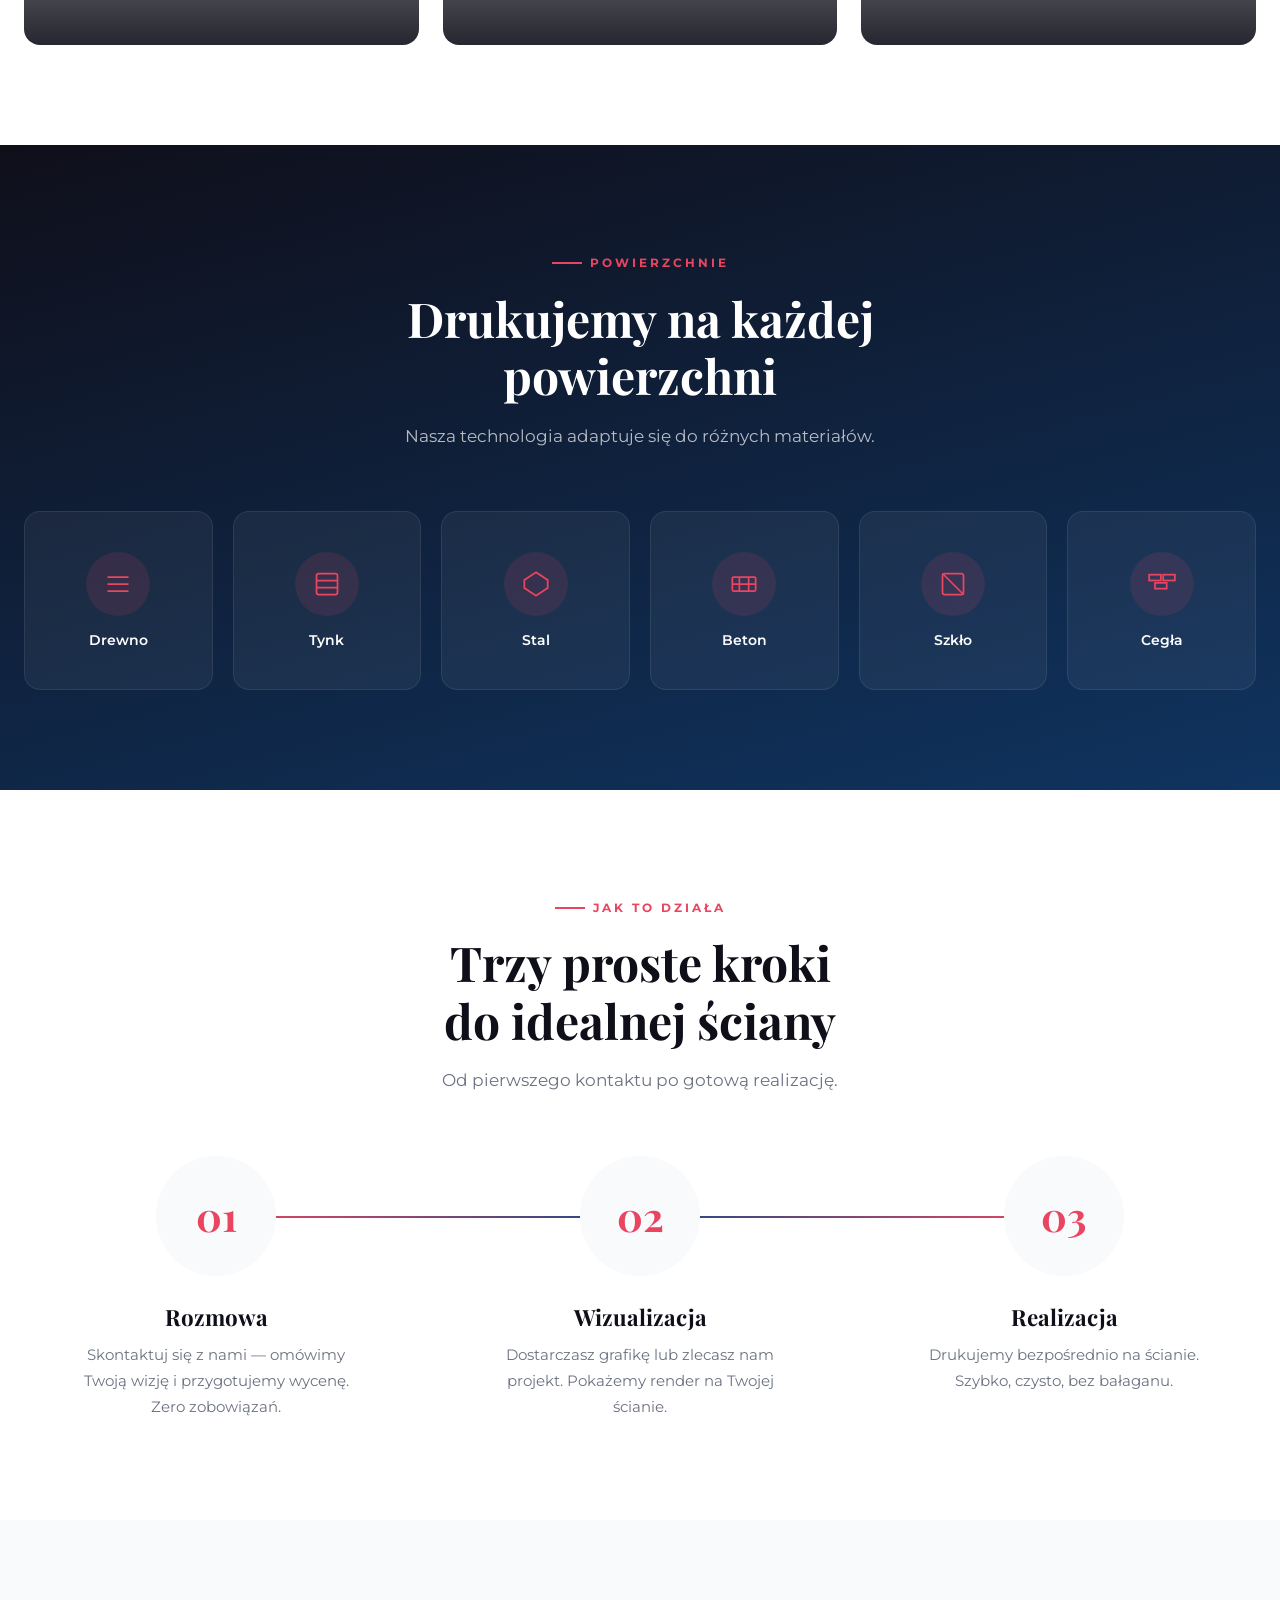
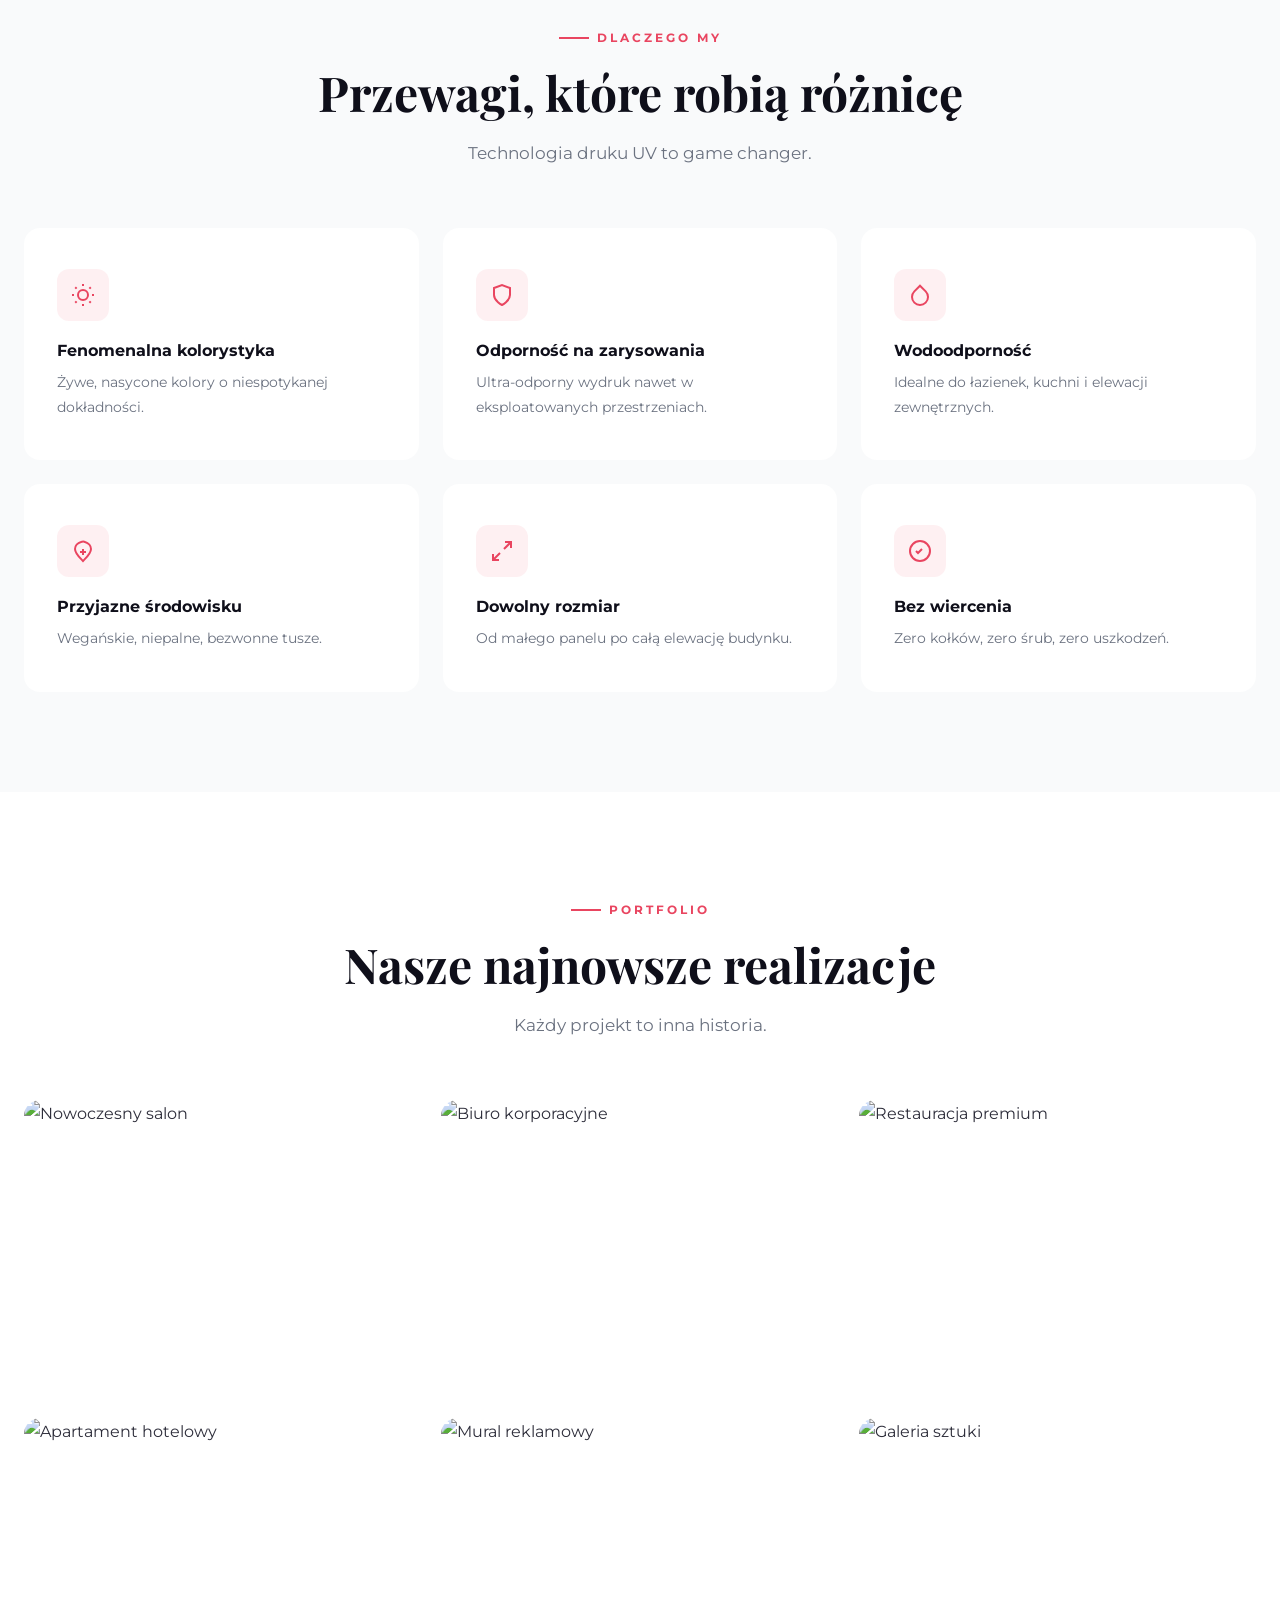
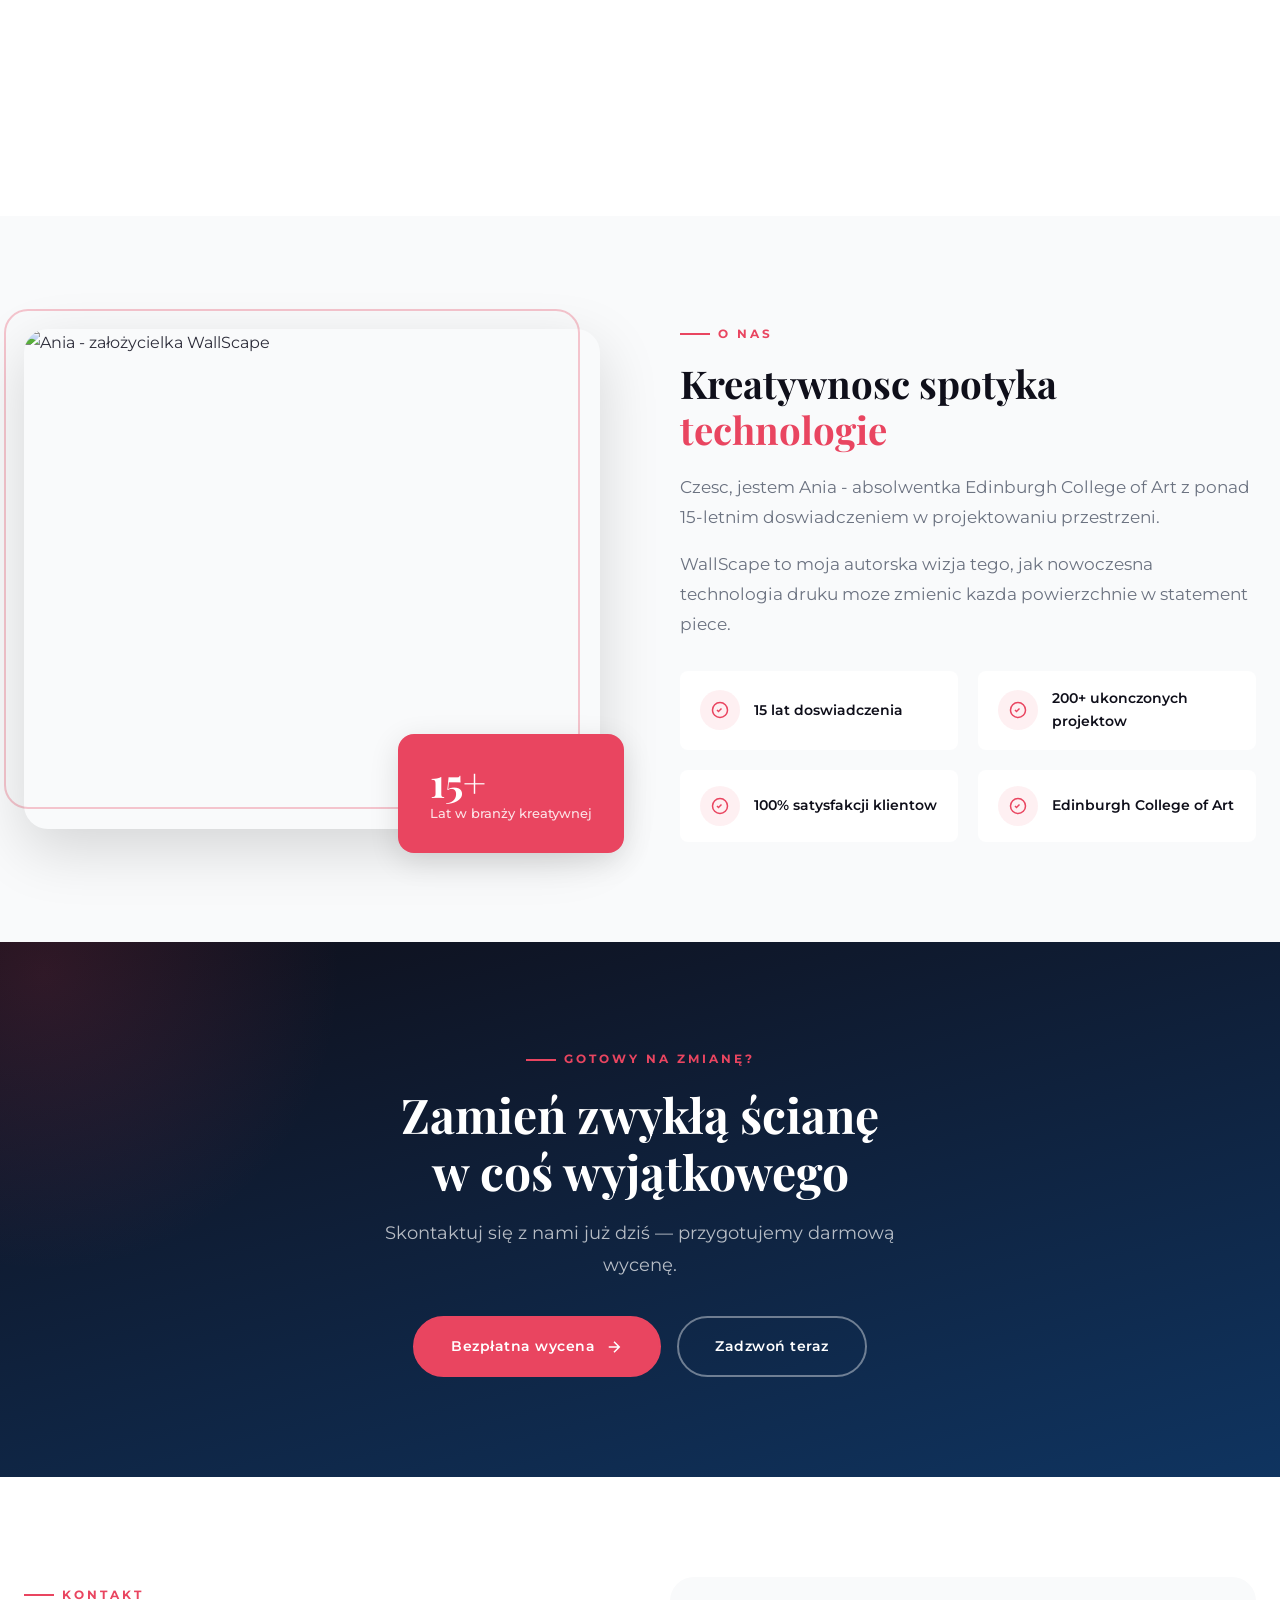
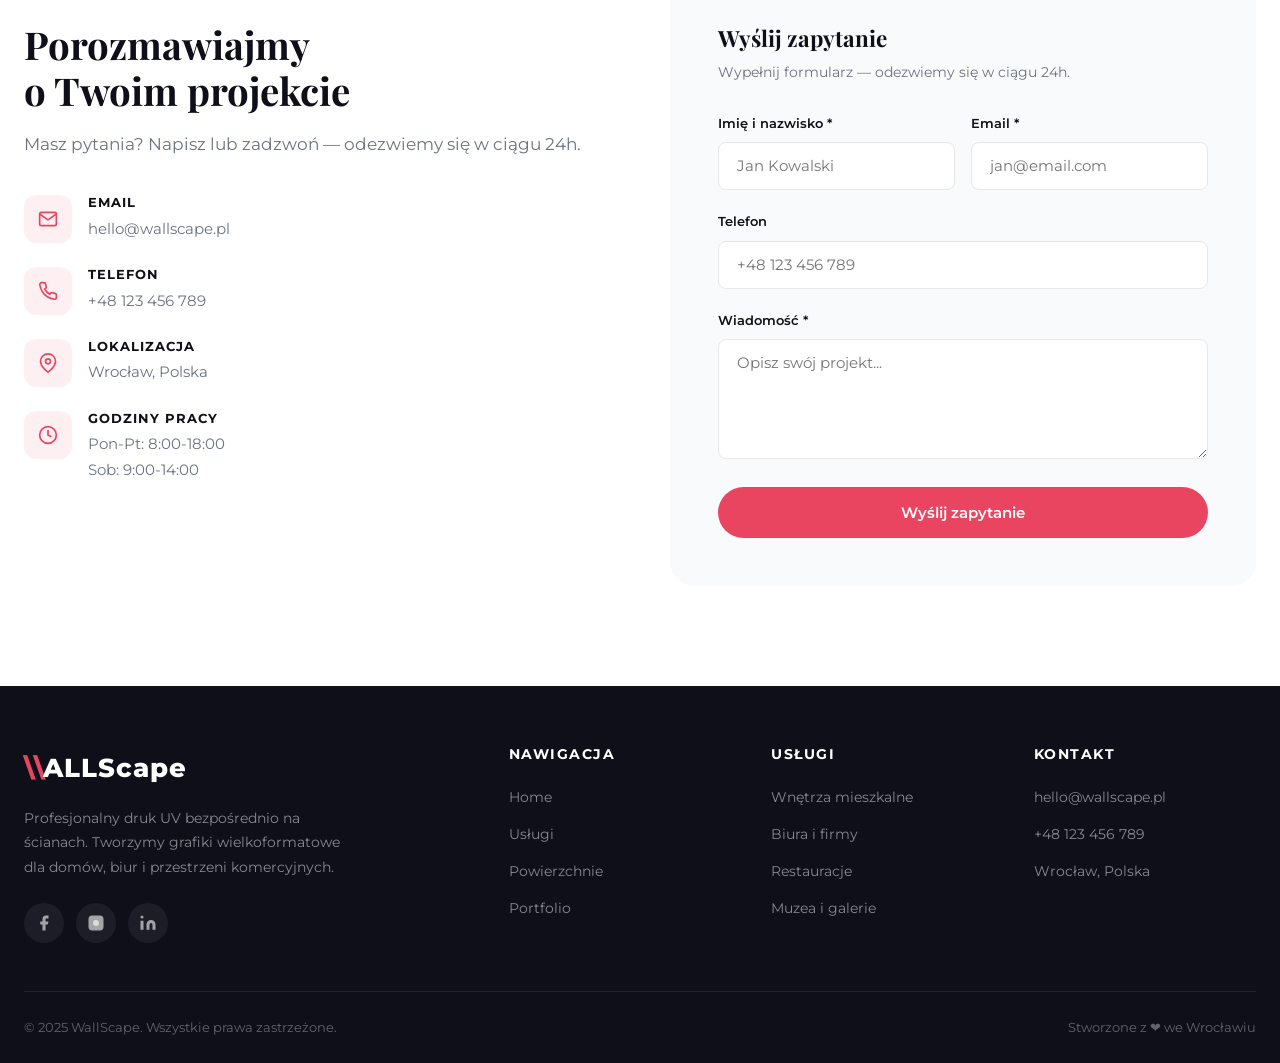
==== commit cf5b8dff: "Podmiana niedzialajacego zdjecia Hero na aktywne" ====
--- a/index.html
+++ b/index.html
@@ -2,6 +2,7 @@
 <html lang="pl">
 <head>
     <meta charset="UTF-8">
+    <meta http-equiv="Content-Security-Policy" content="upgrade-insecure-requests">
     <meta name="viewport" content="width=device-width, initial-scale=1.0">
     <meta name="description" content="WallScape - profesjonalny druk UV bezpośrednio na ścianach. Wrocław i cała Polska.">
     <meta name="keywords" content="druk ścienny UV, druk na ścianach, fototapeta, mural, Wrocław">
@@ -23,7 +24,7 @@
     <nav class="navbar" id="navbar">
         <div class="container">
             <a href="#home" class="logo">
-                <span class="logo-slash">W</span><span class="logo-bold">ALL</span>scape
+                <span class="logo-bold">WALL</span>scape
             </a>
             <ul class="nav-links">
                 <li><a href="#home">Home</a></li>
@@ -71,7 +72,7 @@
         </div>
         <div class="hero-visual">
             <div class="hero-image-container">
-                <img id="heroImage" src="https://images.unsplash.com/photo-1558618666-fcd25c85f82e?w=600&h=750&fit=crop" alt="Druk ścienny UV WallScape" loading="eager">
+                <img id="heroImage" src="https://images.unsplash.com/photo-1618221195710-dd6b41faaea6?auto=format&fit=crop&w=800&q=80" alt="Druk ścienny UV WallScape" loading="eager">
             </div>
         </div>
     </section>
@@ -115,8 +116,10 @@
                     <a href="#contact" class="btn btn-outline">Zamów transformację <svg width="18" height="18" viewBox="0 0 24 24" fill="none" stroke="currentColor" stroke-width="2"><path d="M5 12h14M12 5l7 7-7 7"/></svg></a>
                 </div>
                 <div class="ba-slider-container reveal reveal-delay-2" id="baSlider">
-                    <img class="ba-image ba-before" src="https://images.unsplash.com/photo-1513694203232-719a280e022f?w=700&h=525&fit=crop" alt="Ściana przed drukiem UV">
-                    <img class="ba-image ba-after" id="baAfter" src="https://images.unsplash.com/photo-1615529328331-f8917597711f?w=700&h=525&fit=crop" alt="Ściana po druku UV">
+                    <!-- PRZED: Pusta, surowa ściana -->
+                    <img class="ba-image ba-before" src="https://images.unsplash.com/photo-1513694203232-719a280e022f?w=1000&auto=format&fit=crop&q=80" alt="Ściana przed drukiem UV - pusta ściana">
+                    <!-- PO: Oszałamiający wielkoformatowy mural UV -->
+                    <img class="ba-image ba-after" id="baAfter" src="https://images.unsplash.com/photo-1541701494587-cb58502866ab?w=1000&auto=format&fit=crop&q=80" alt="Ściana po druku UV - kolorowy mural">
                     <div class="ba-slider-line" id="baLine"></div>
                     <div class="ba-slider-handle" id="baHandle">
                         <svg viewBox="0 0 24 24"><path d="M8 5l-5 7 5 7"/><path d="M16 5l5 7-5 7"/></svg>
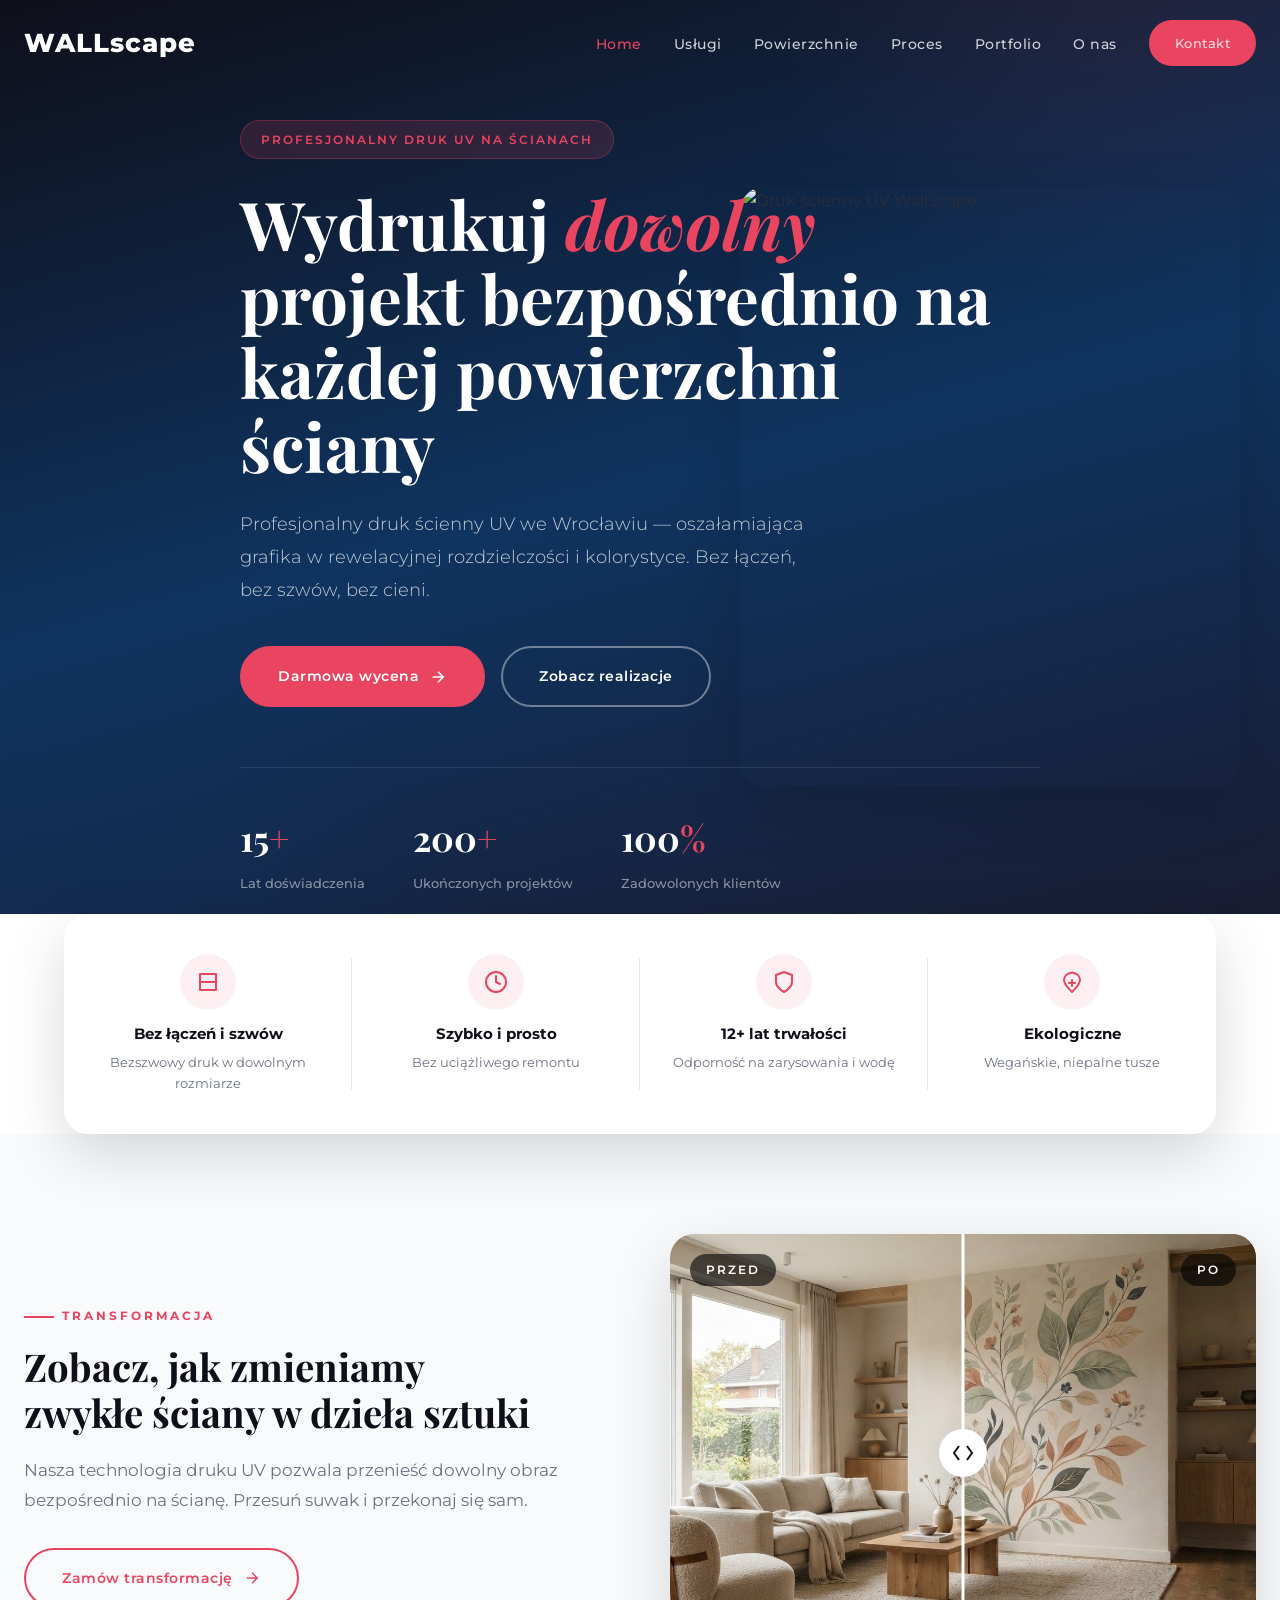
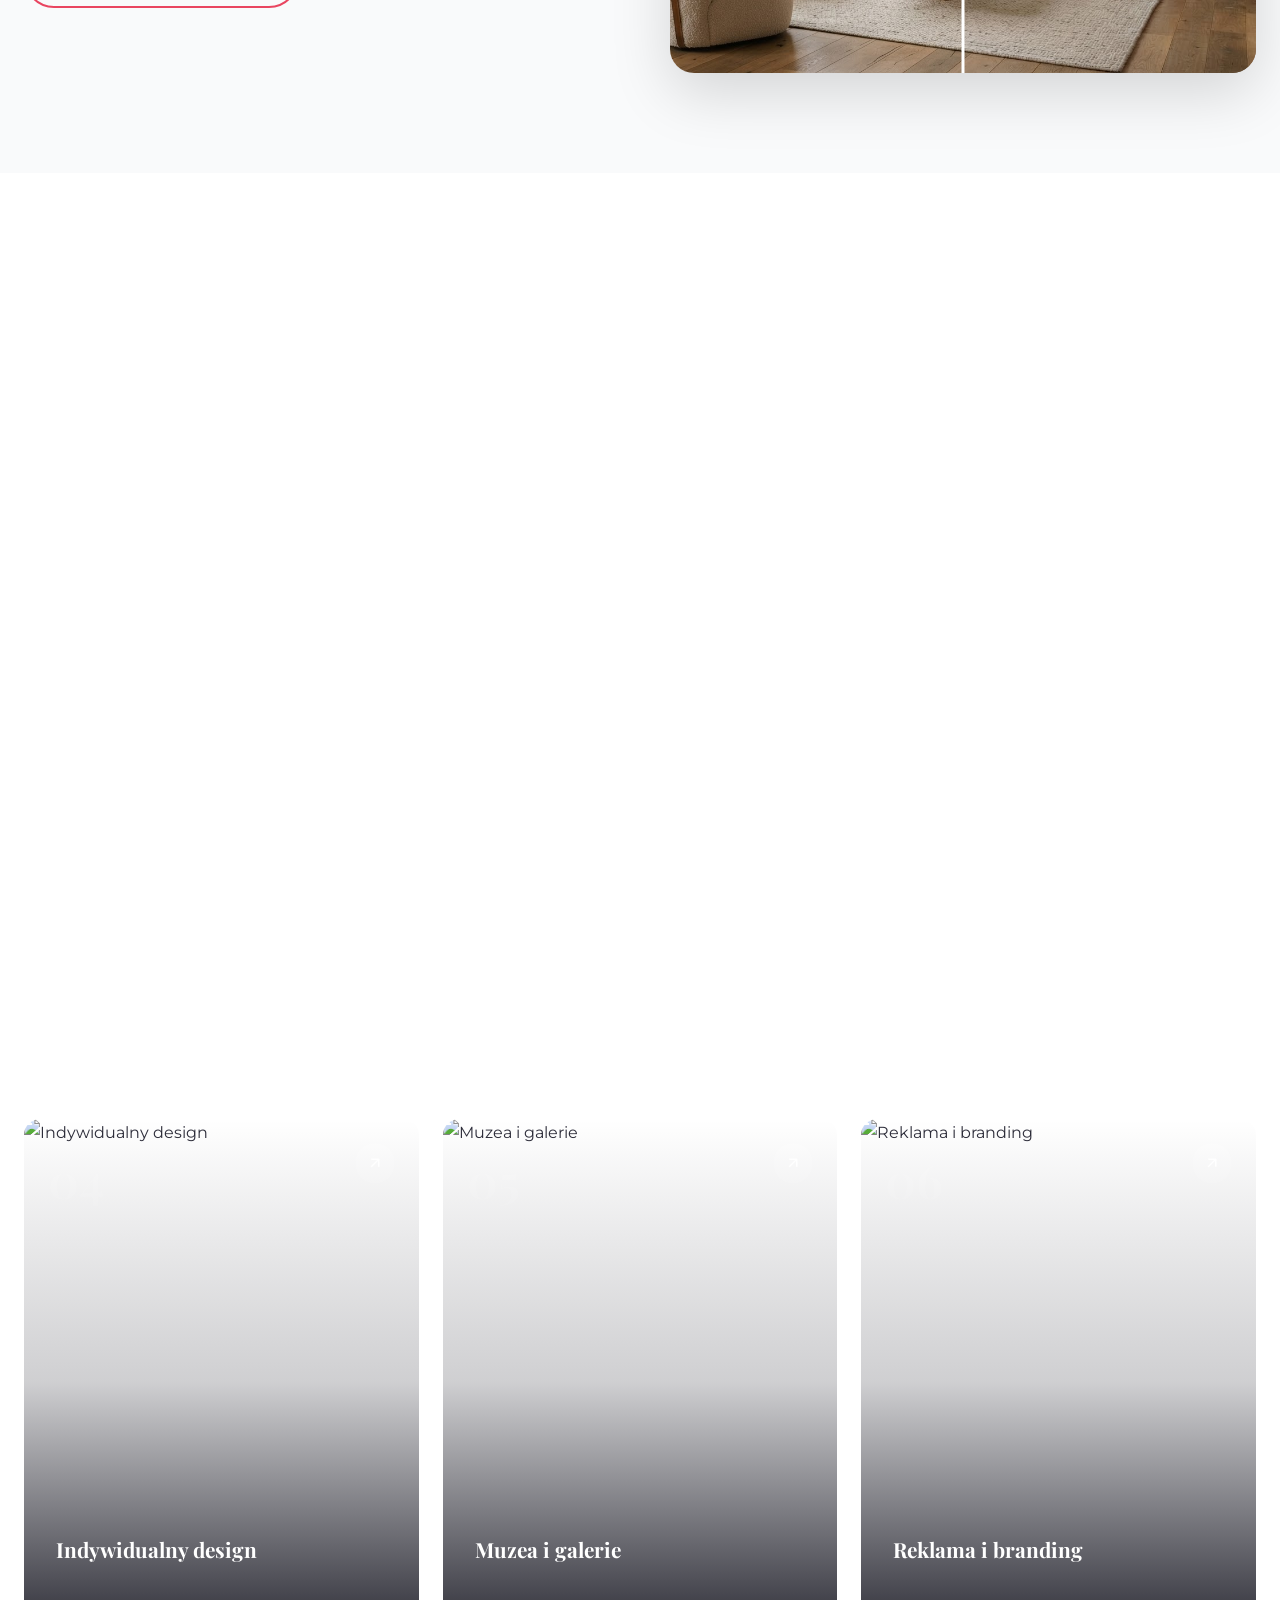
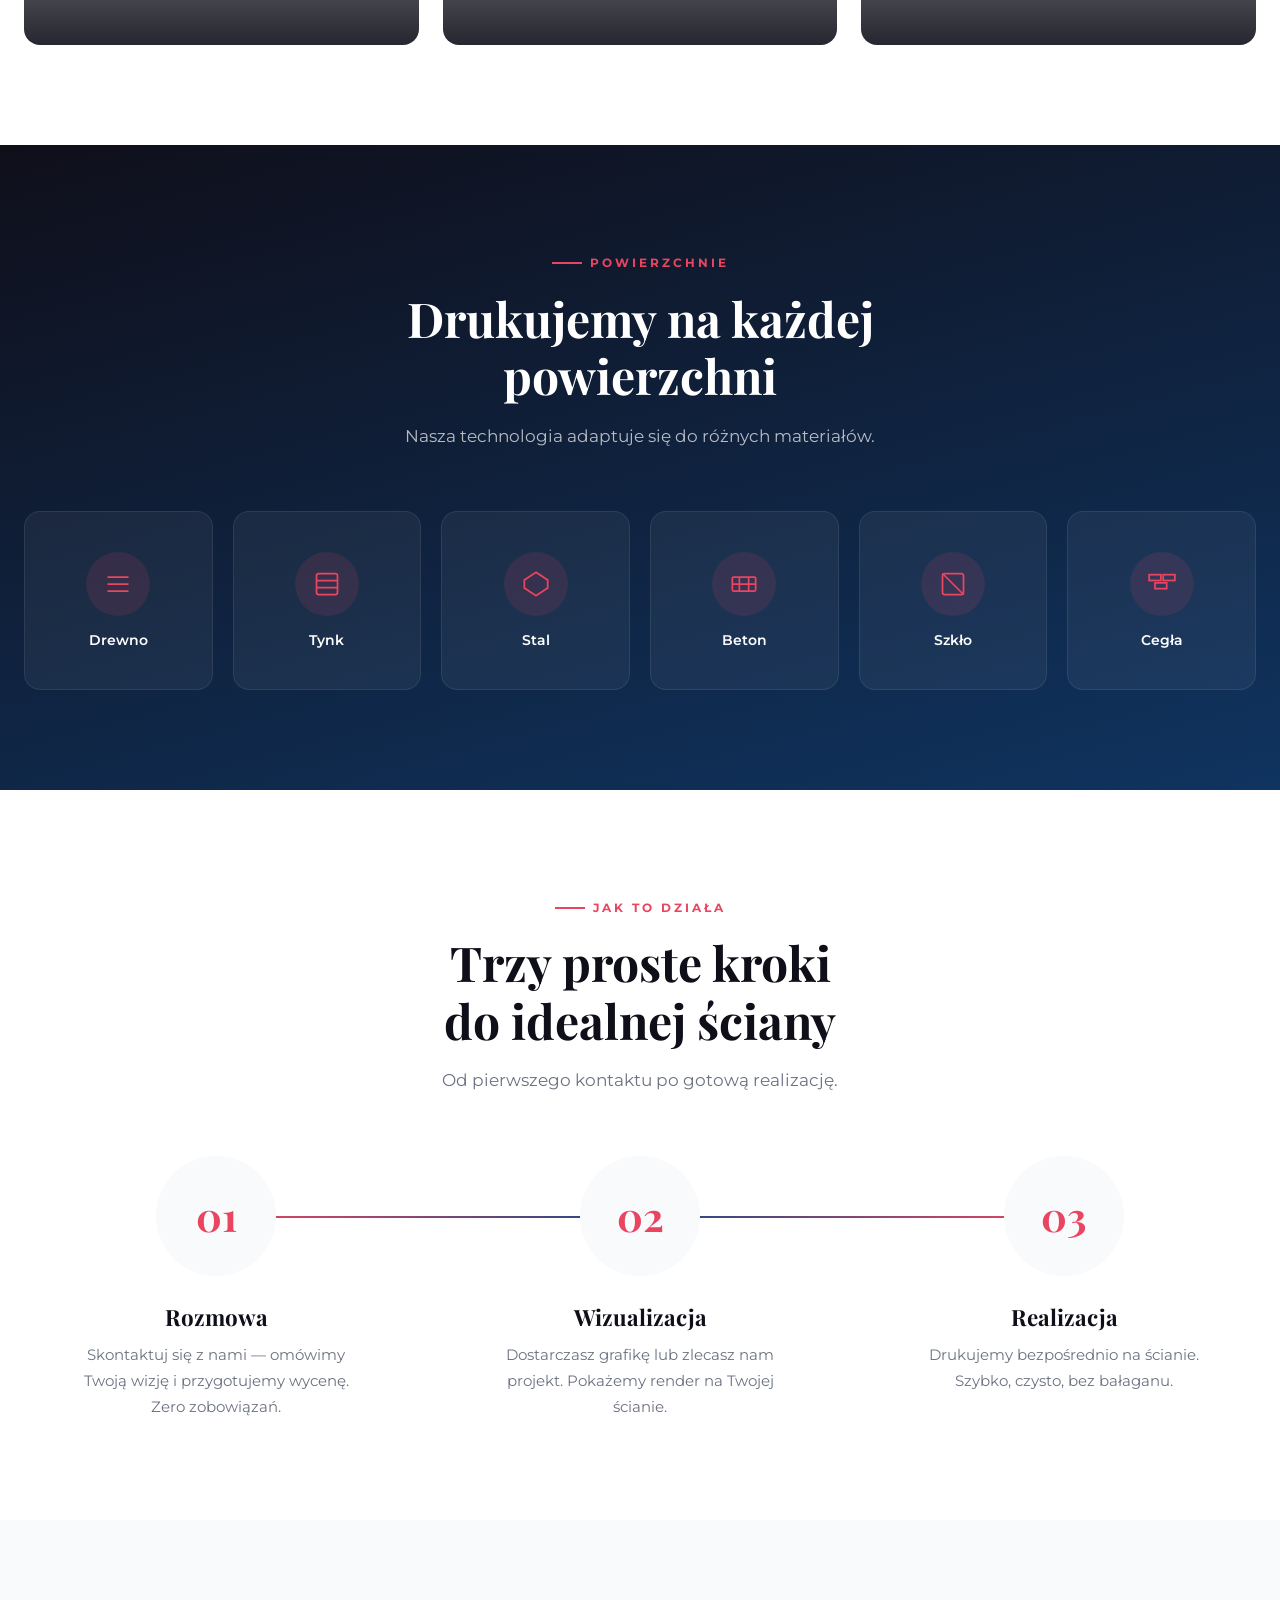
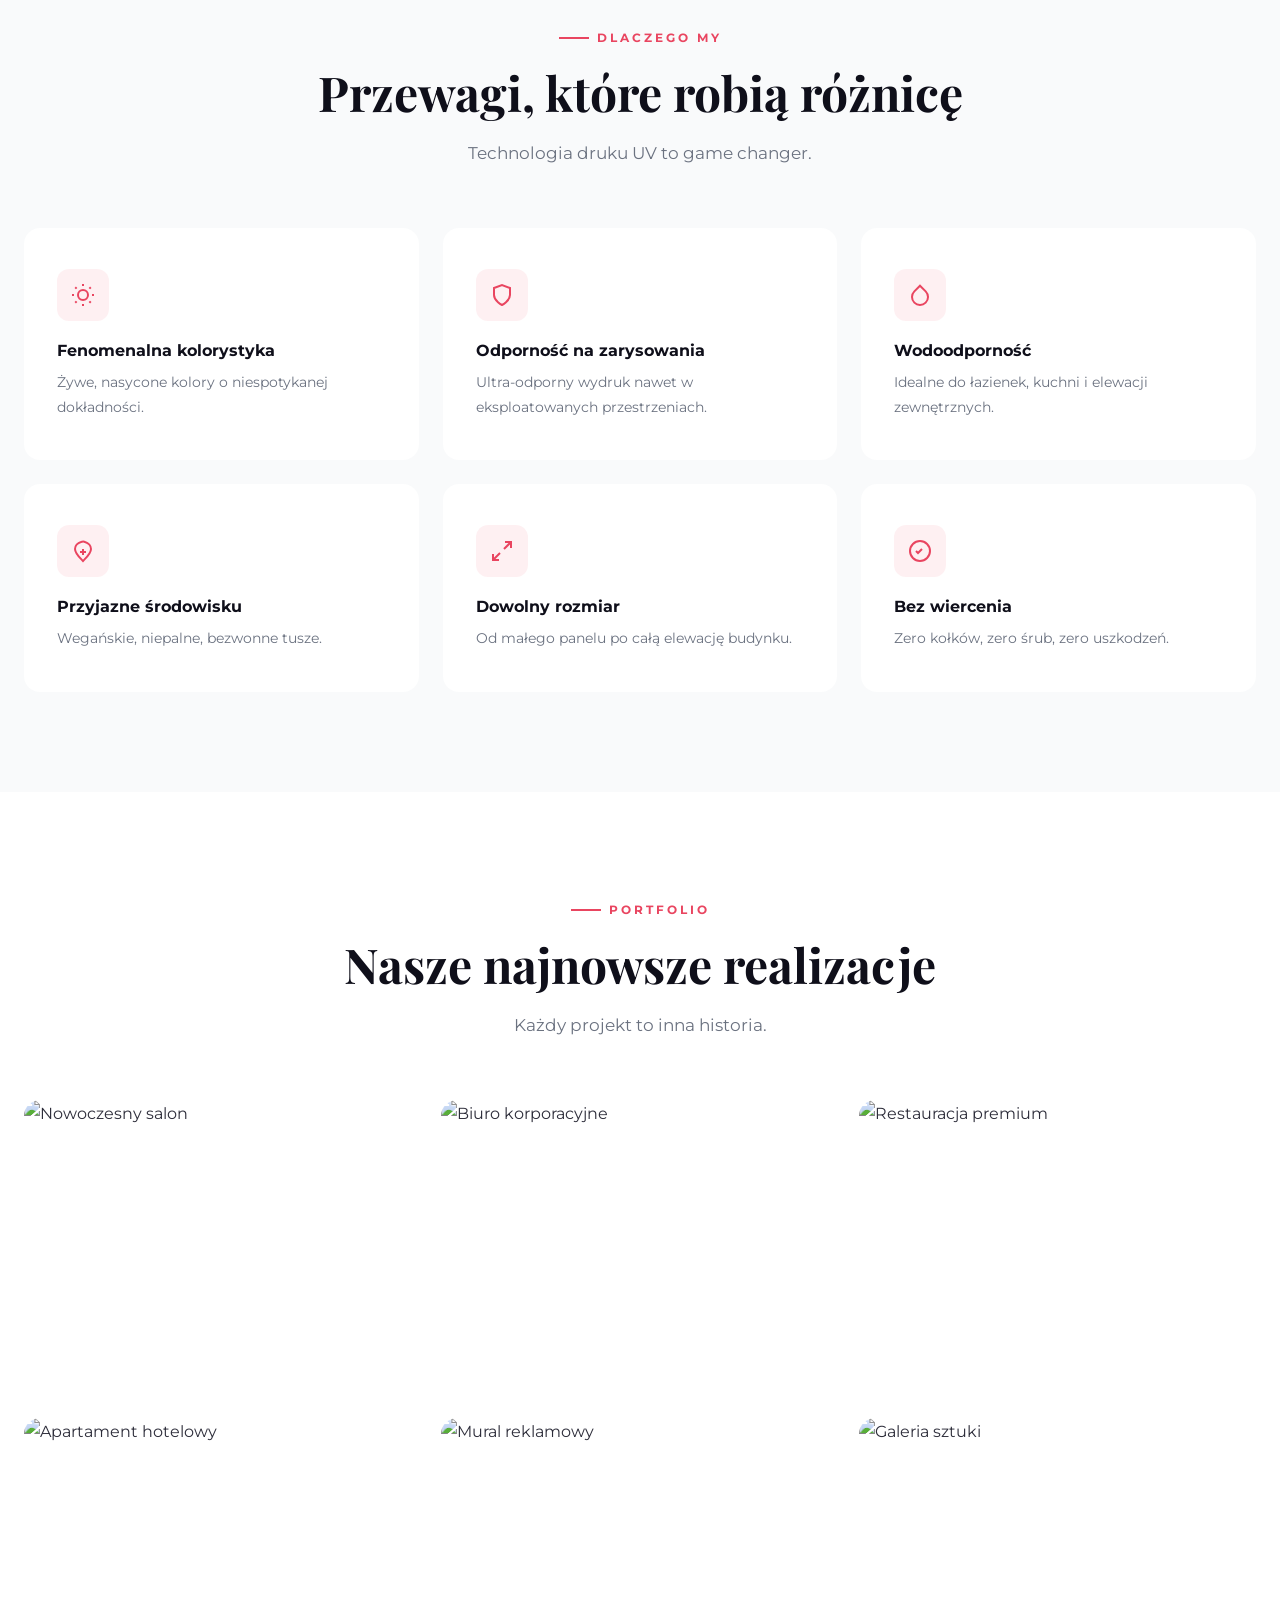
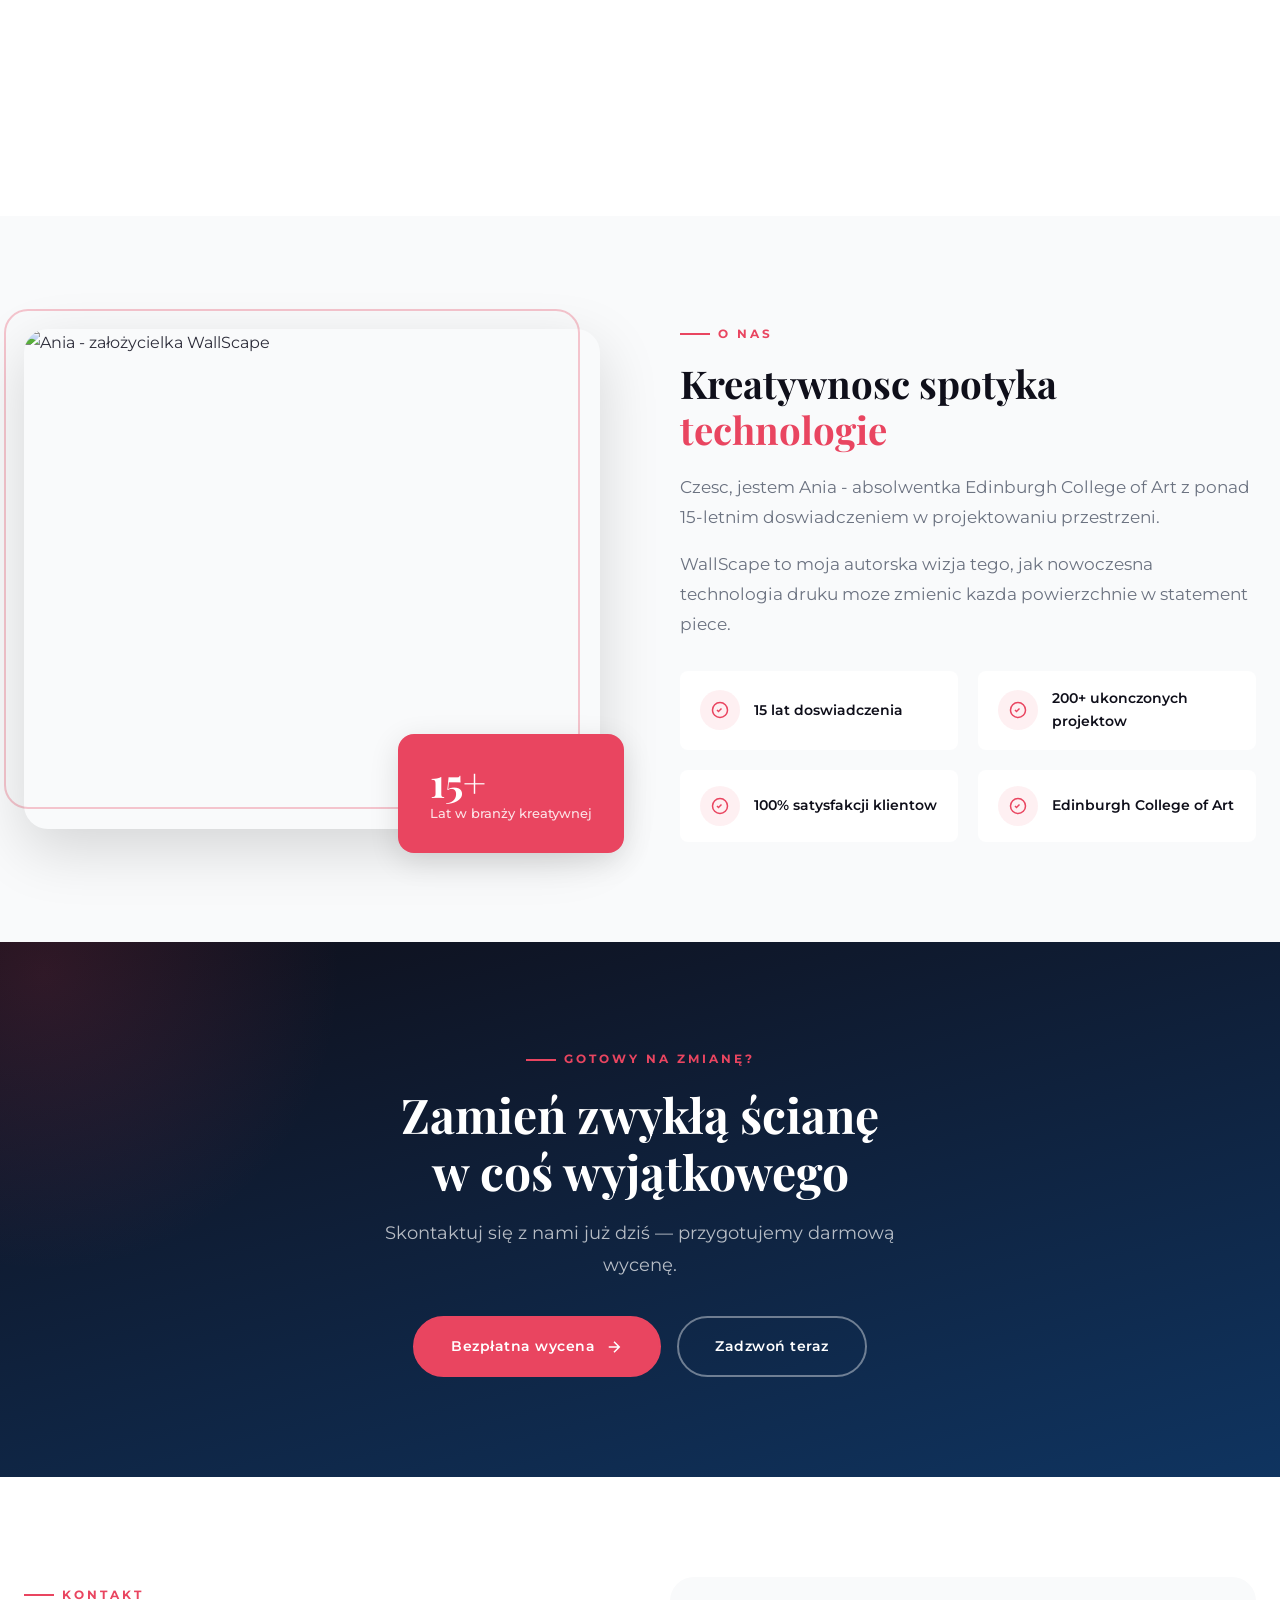
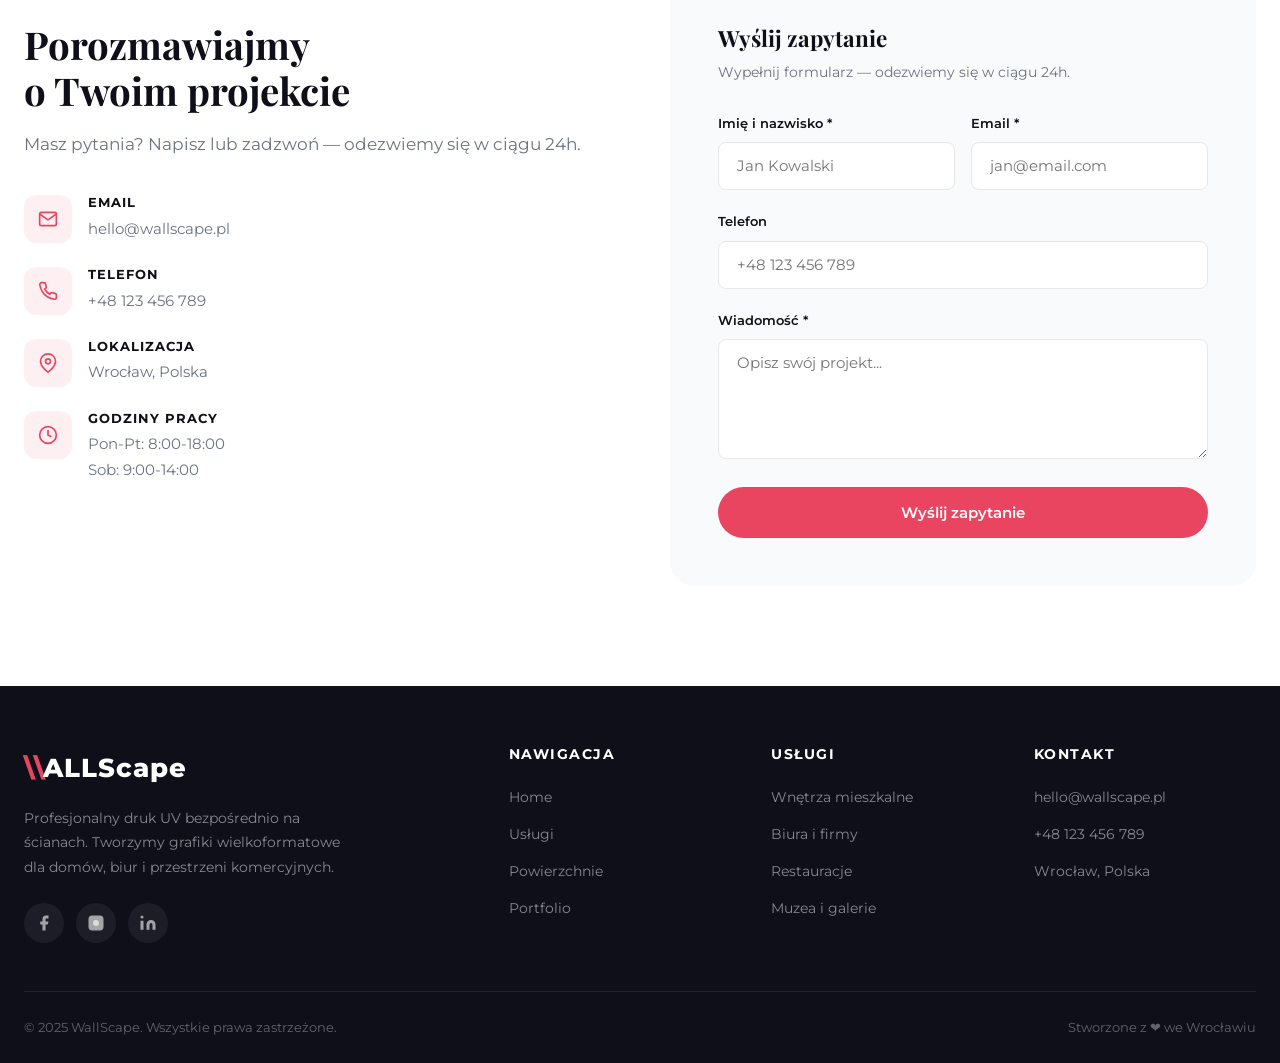
==== commit c55911b7: "Dodanie wlasnych zdjec do slidera Before-After" ====
--- a/index.html
+++ b/index.html
@@ -117,9 +117,9 @@
                 </div>
                 <div class="ba-slider-container reveal reveal-delay-2" id="baSlider">
                     <!-- PRZED: Pusta, surowa ściana -->
-                    <img class="ba-image ba-before" src="https://images.unsplash.com/photo-1513694203232-719a280e022f?w=1000&auto=format&fit=crop&q=80" alt="Ściana przed drukiem UV - pusta ściana">
+                    <img class="ba-image ba-before" src="assets/images/Salon_A.jpeg" alt="Ściana przed drukiem UV - pusta ściana">
                     <!-- PO: Oszałamiający wielkoformatowy mural UV -->
-                    <img class="ba-image ba-after" id="baAfter" src="https://images.unsplash.com/photo-1541701494587-cb58502866ab?w=1000&auto=format&fit=crop&q=80" alt="Ściana po druku UV - kolorowy mural">
+                    <img class="ba-image ba-after" id="baAfter" src="assets/images/Salon_B.jpeg" alt="Ściana po druku UV - kolorowy mural">
                     <div class="ba-slider-line" id="baLine"></div>
                     <div class="ba-slider-handle" id="baHandle">
                         <svg viewBox="0 0 24 24"><path d="M8 5l-5 7 5 7"/><path d="M16 5l5 7-5 7"/></svg>
@@ -309,5 +309,16 @@
 
     <script src="js/script.js"></script>
     <script src="js/content-loader.js"></script>
+    <script>
+        if (window.netlifyIdentity) {
+            window.netlifyIdentity.on("init", user => {
+            if (!user) {
+                window.netlifyIdentity.on("login", () => {
+                document.location.href = "/admin/";
+                });
+            }
+            });
+        }
+    </script>
 </body>
 </html>
